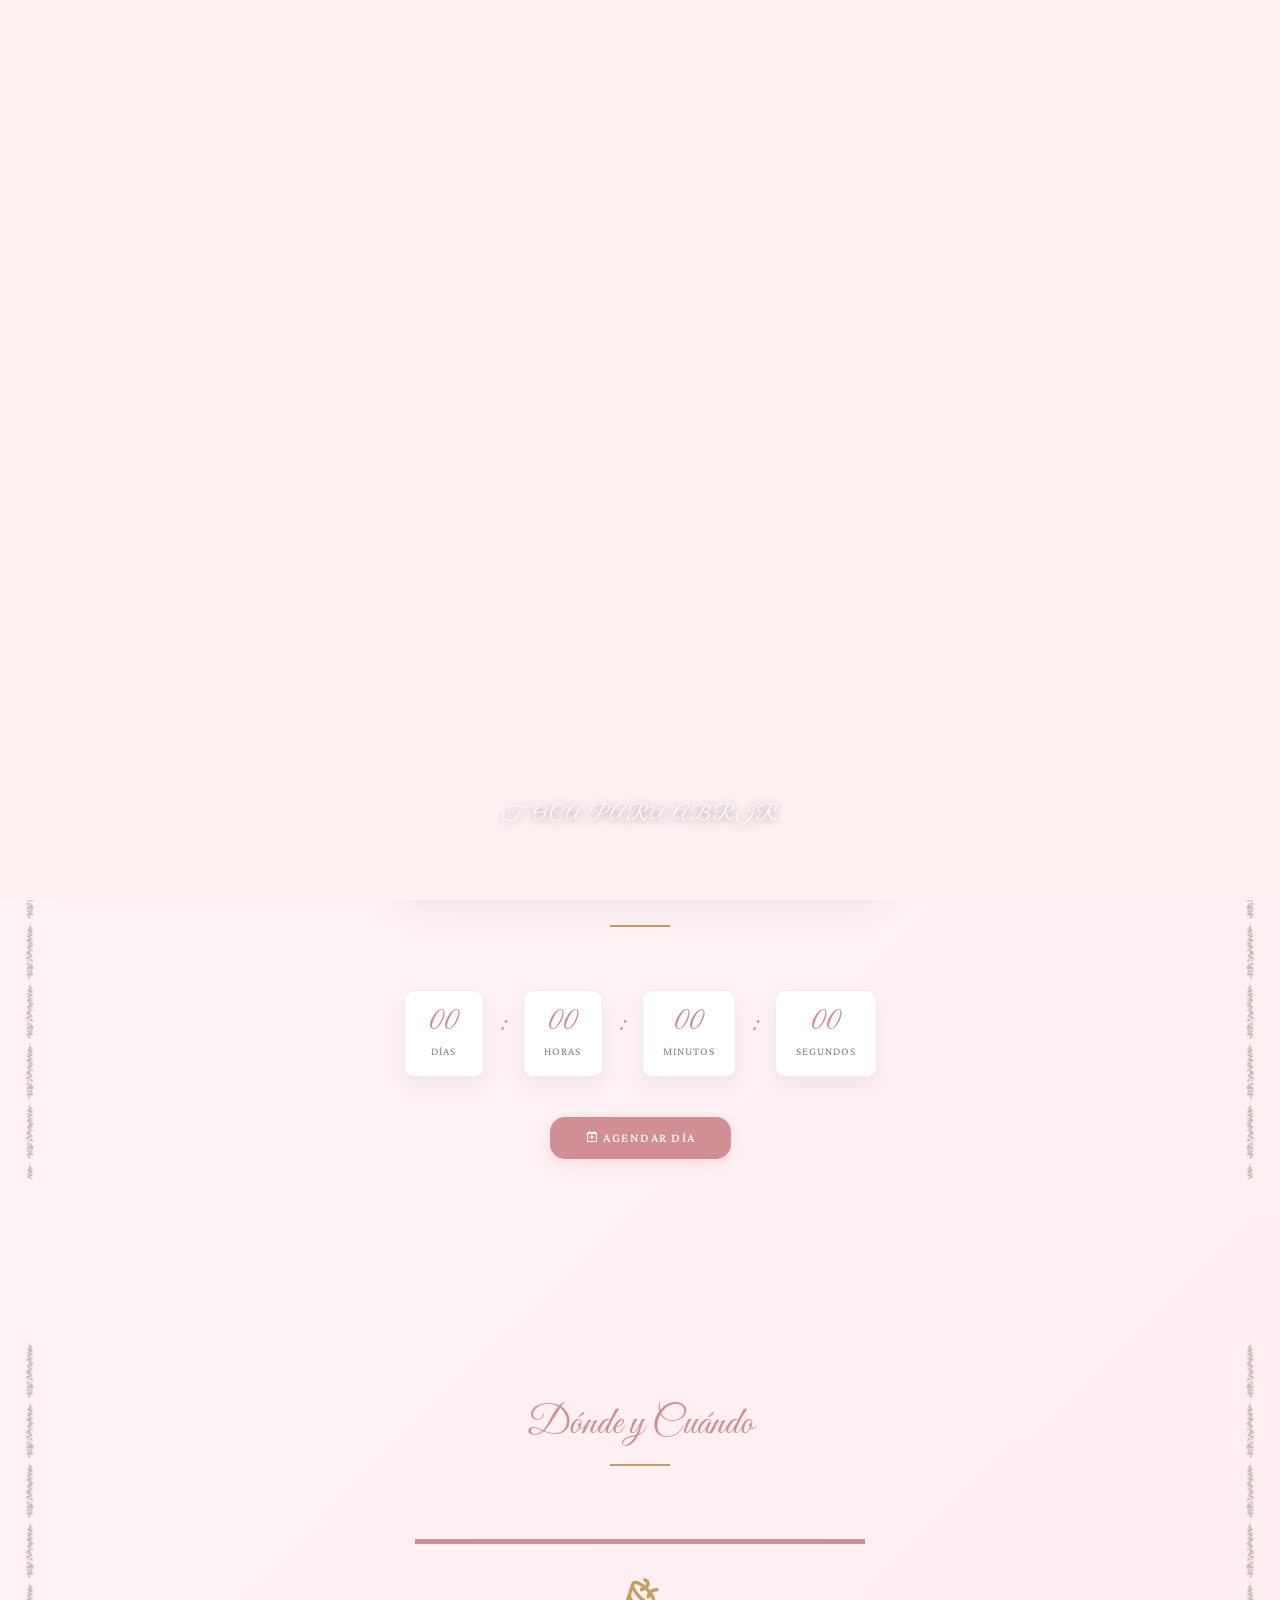
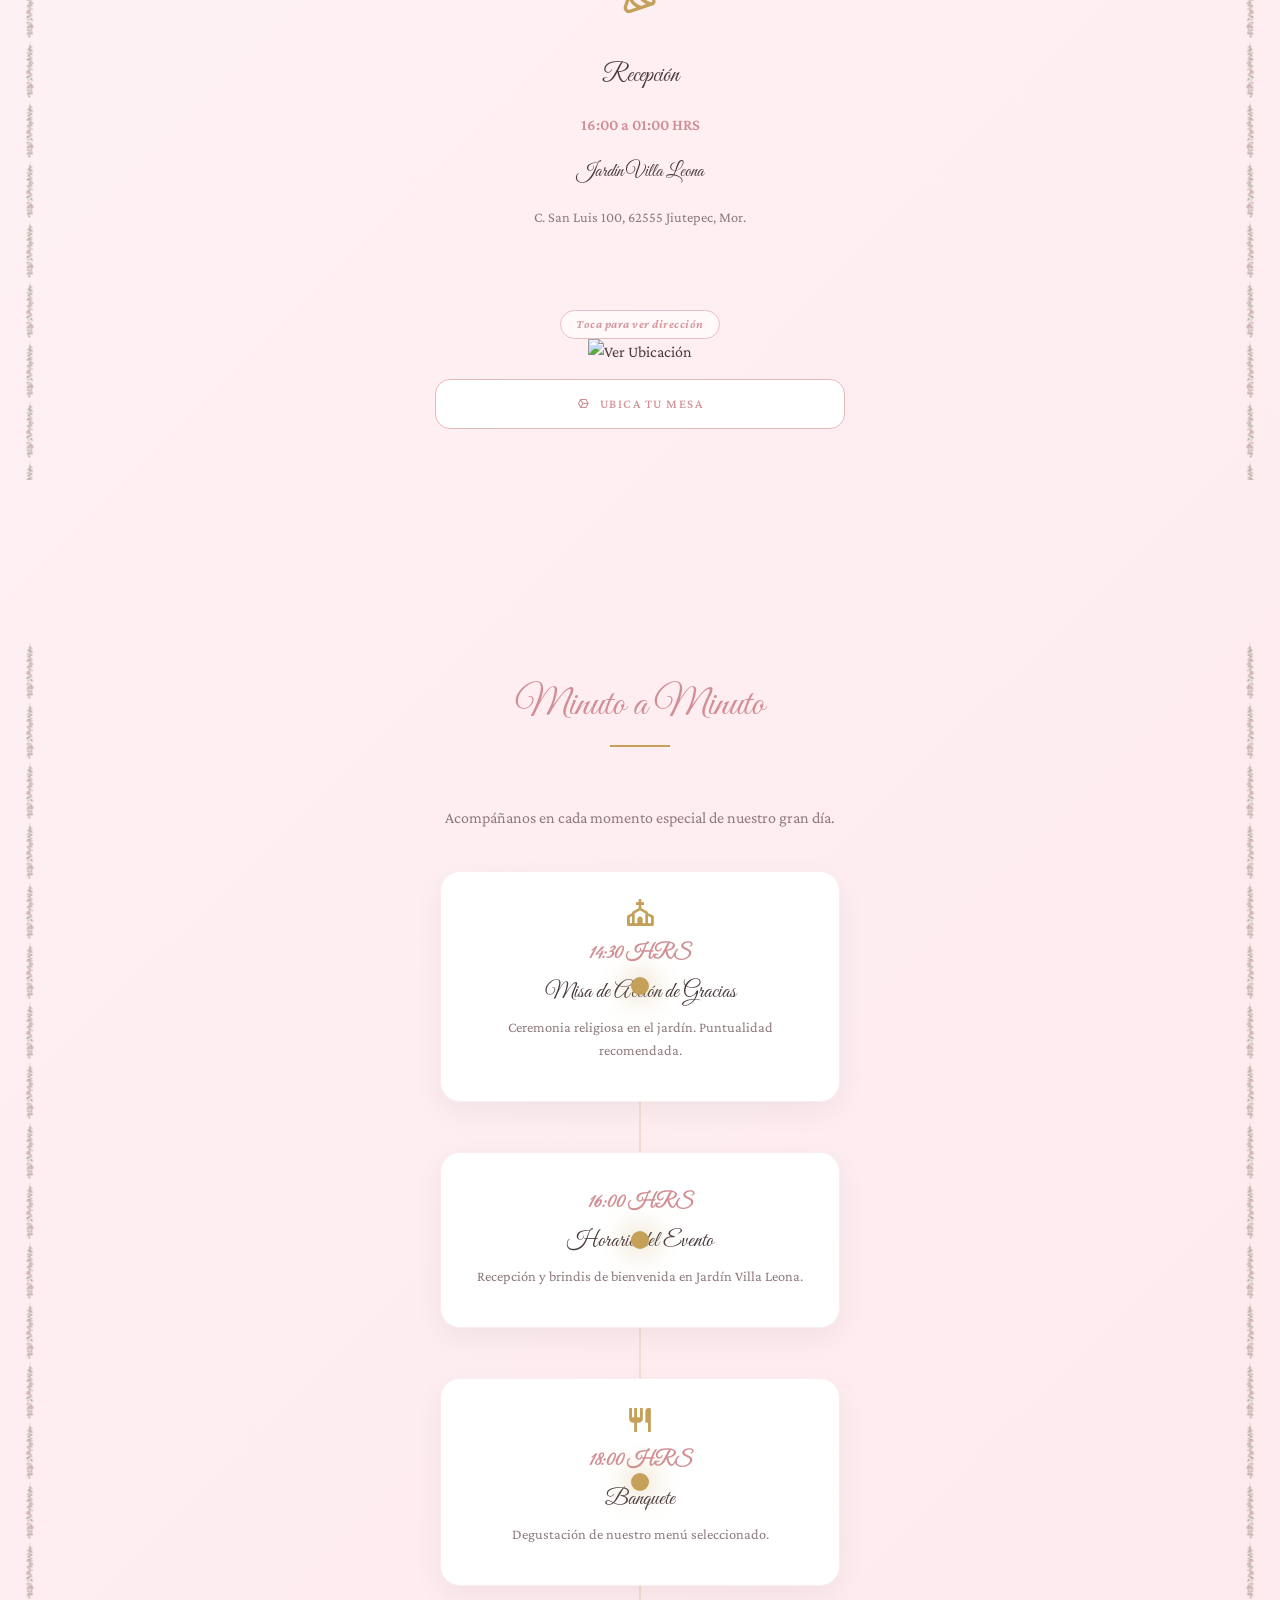
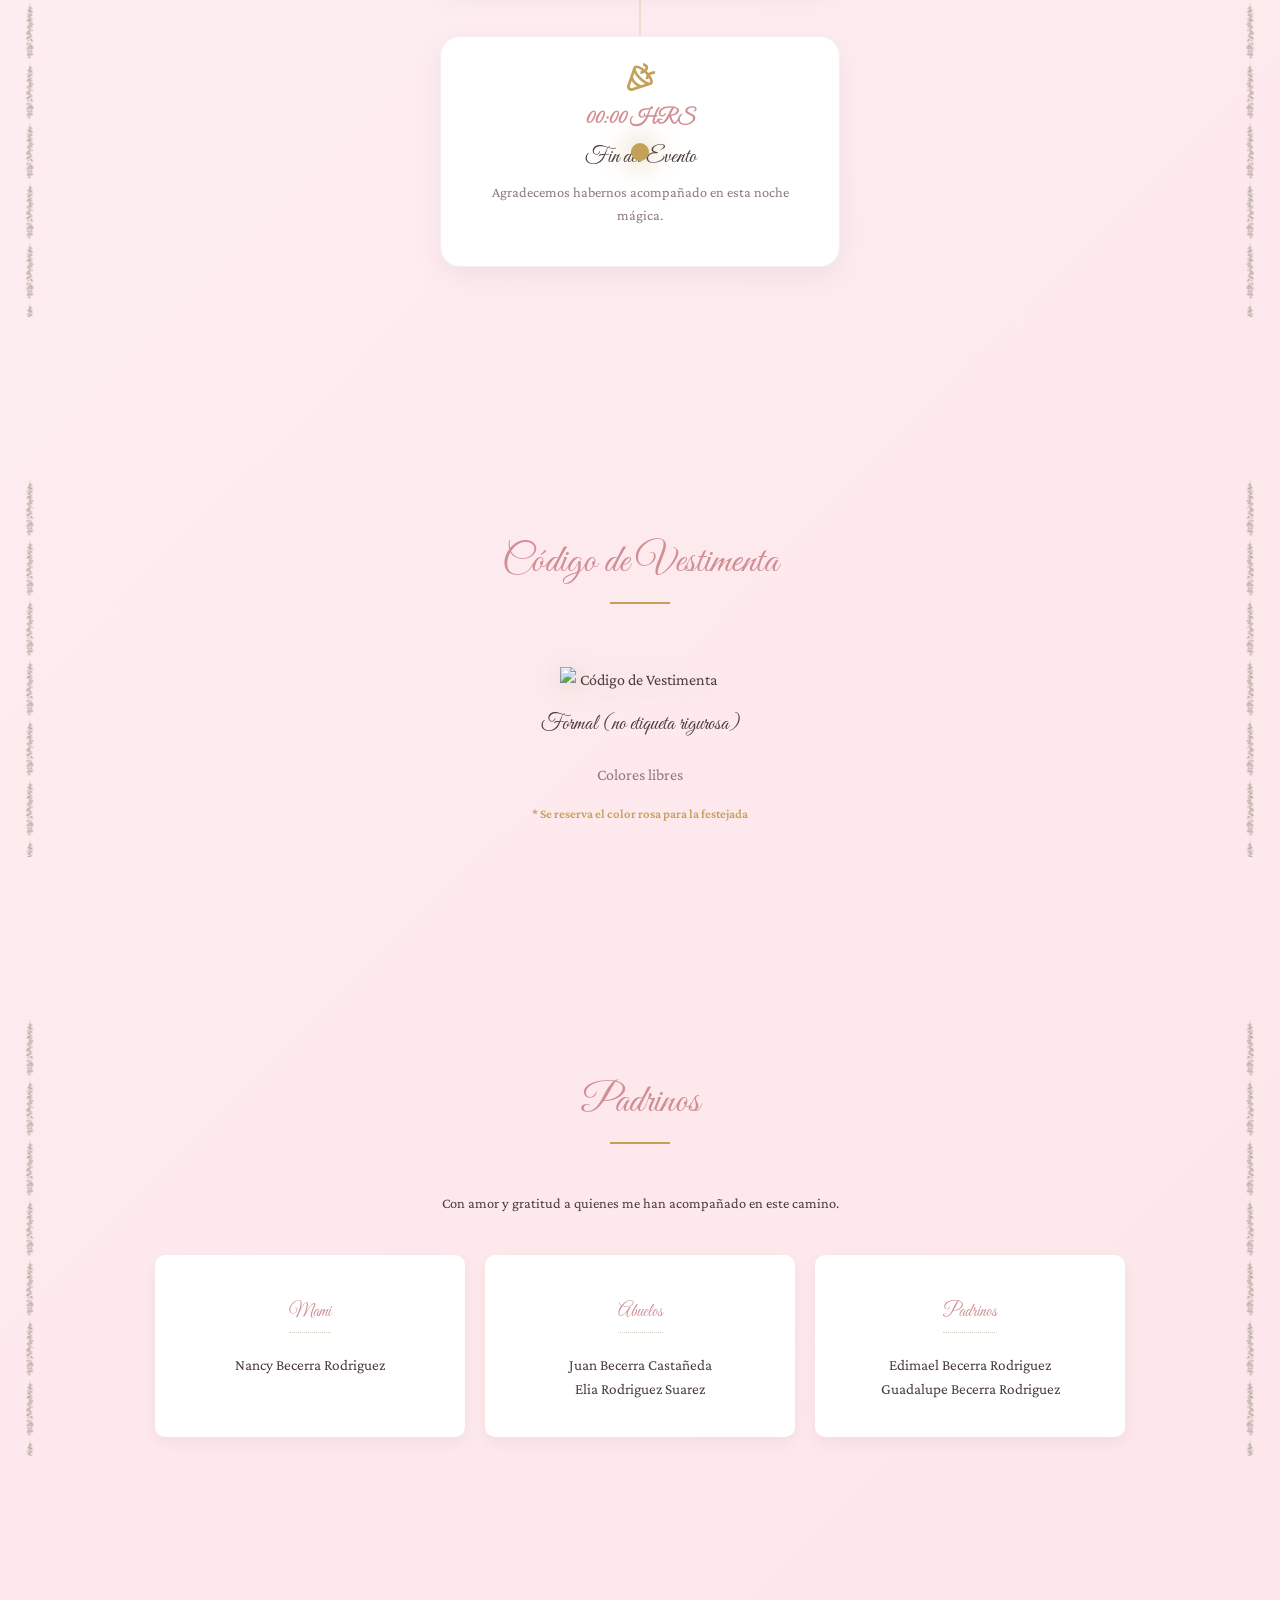
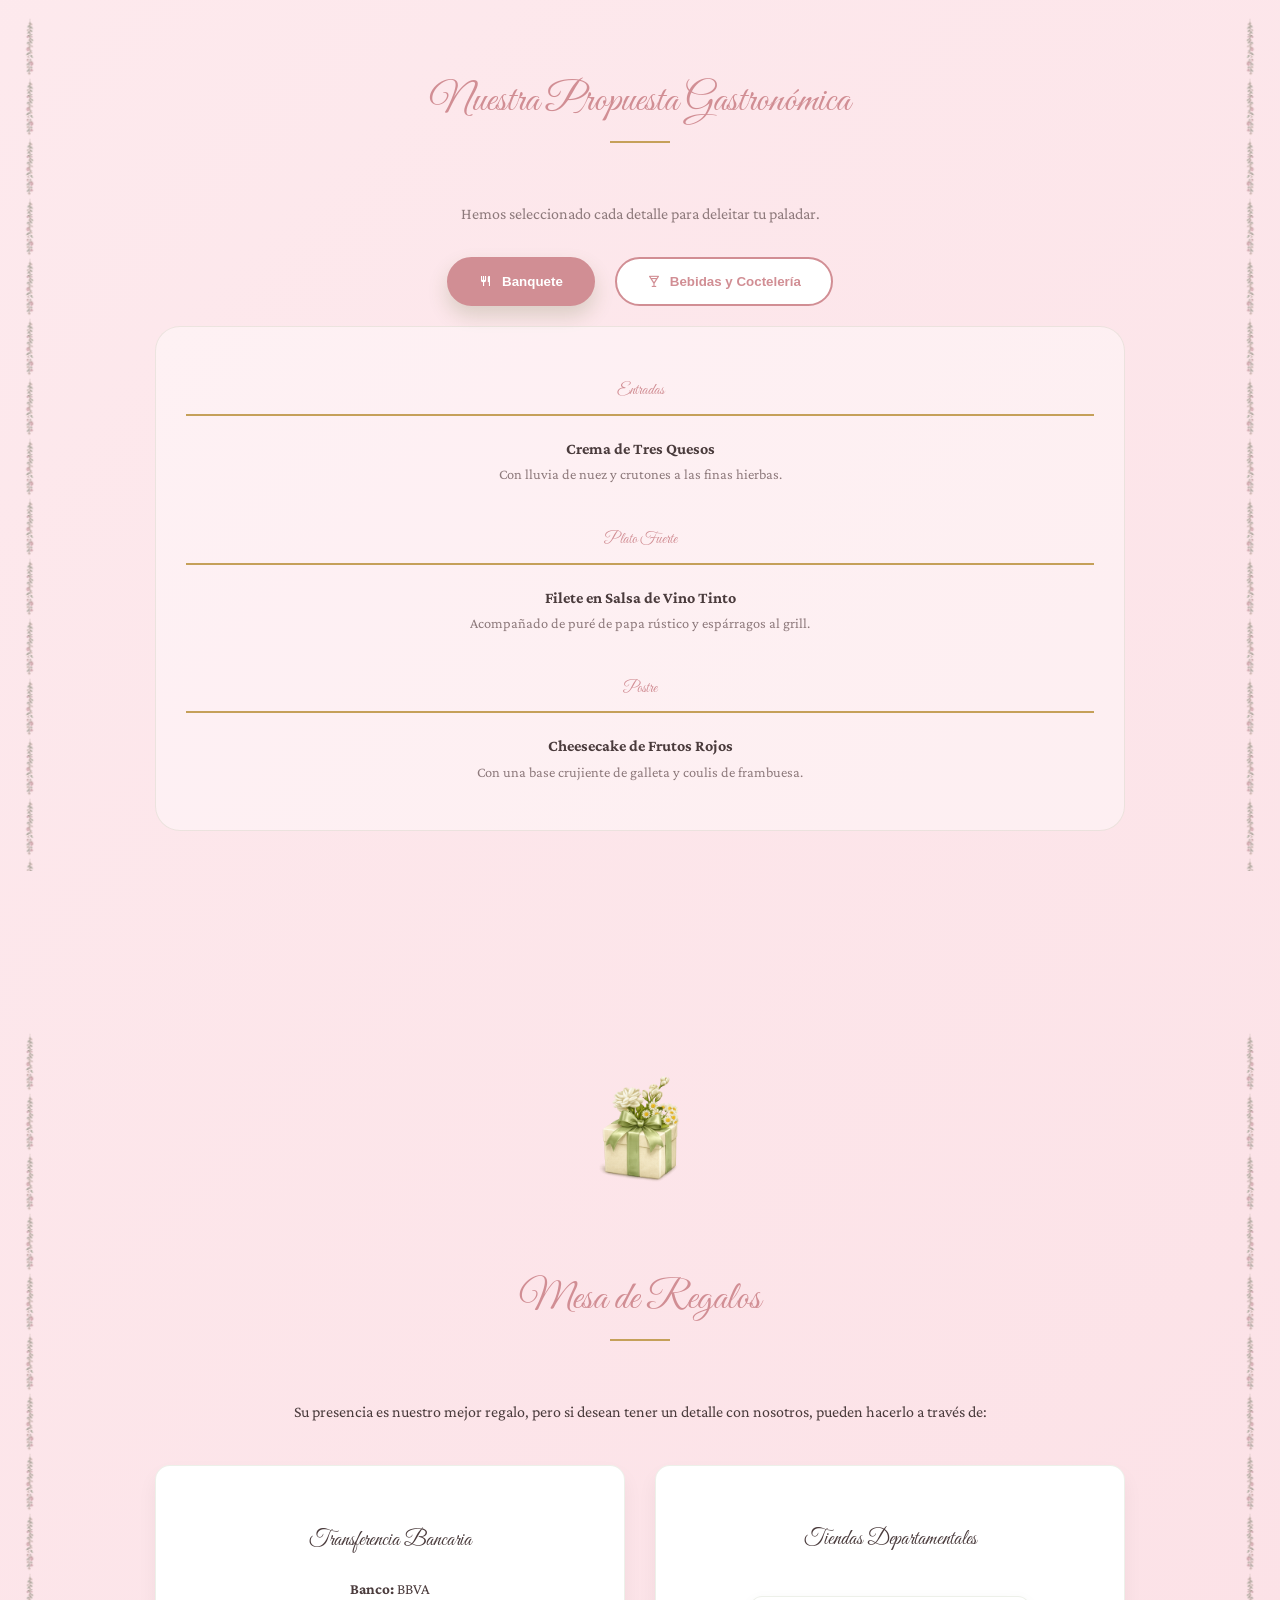
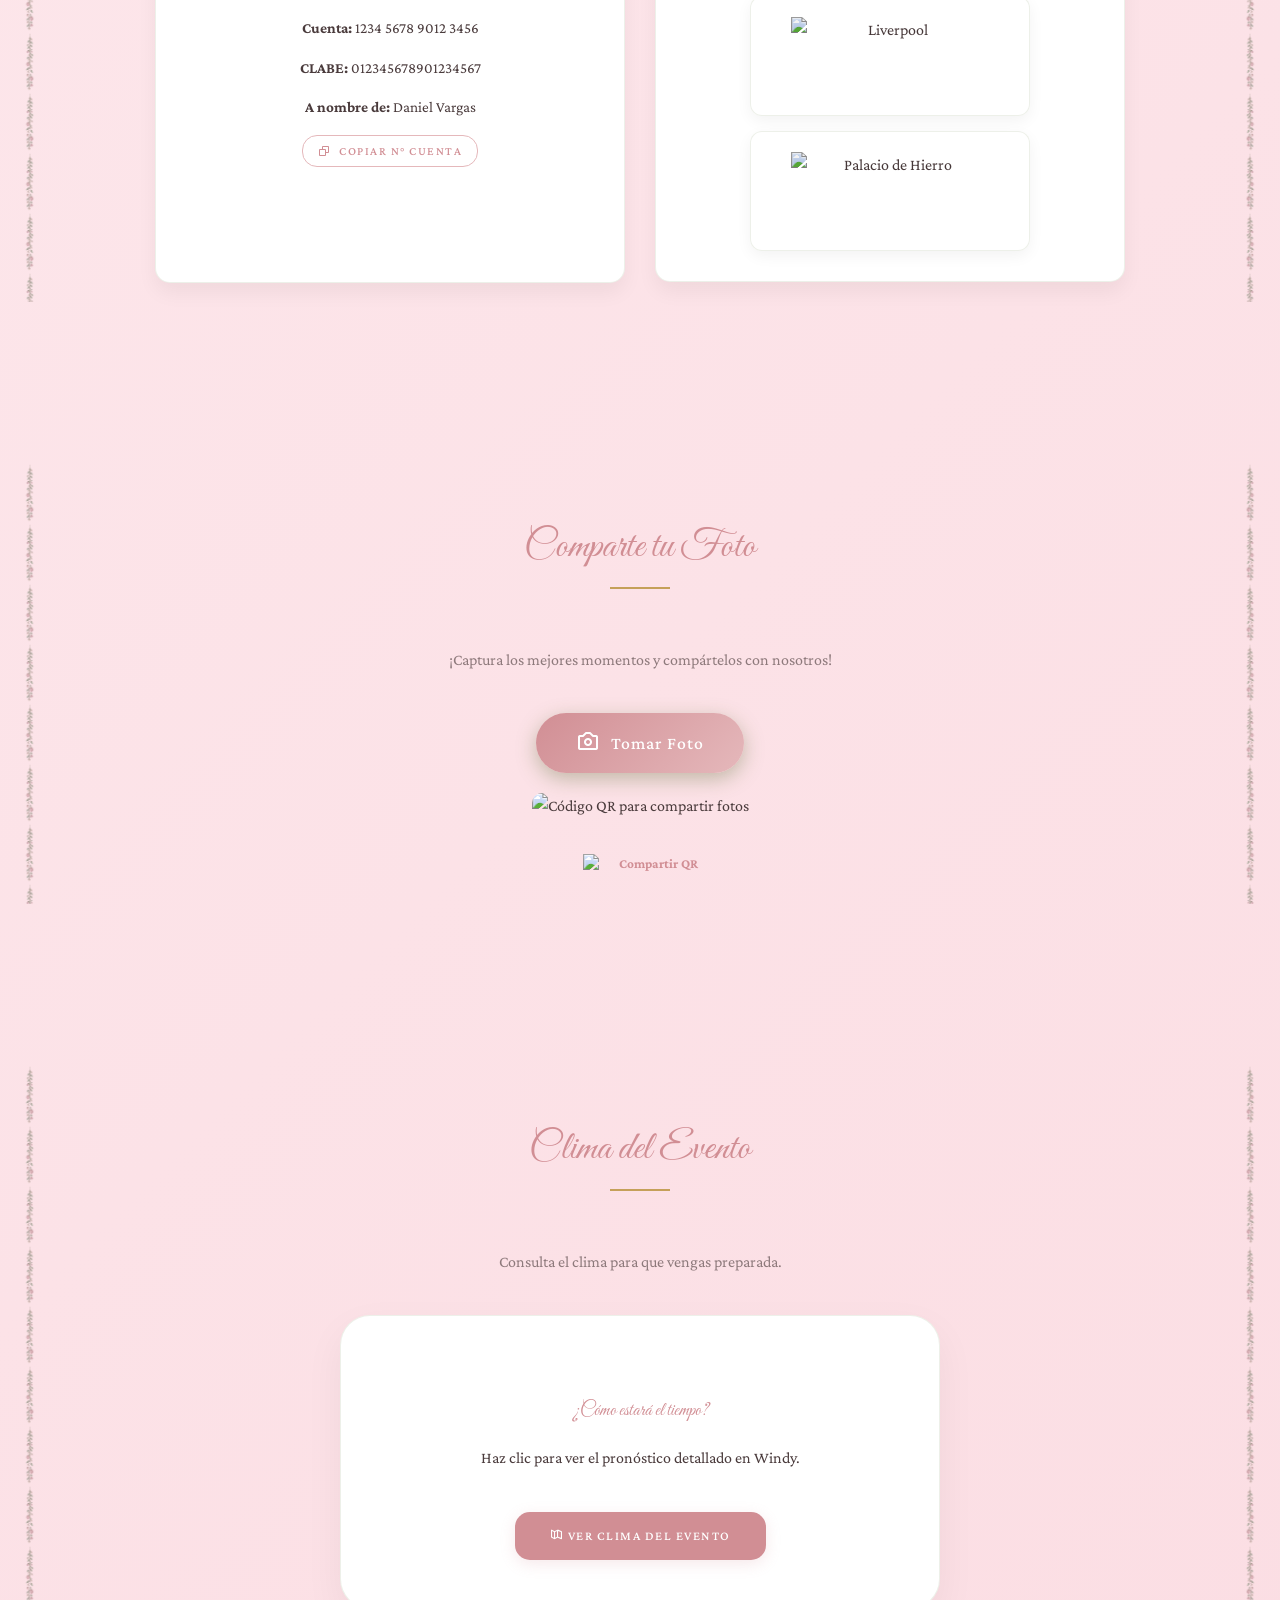
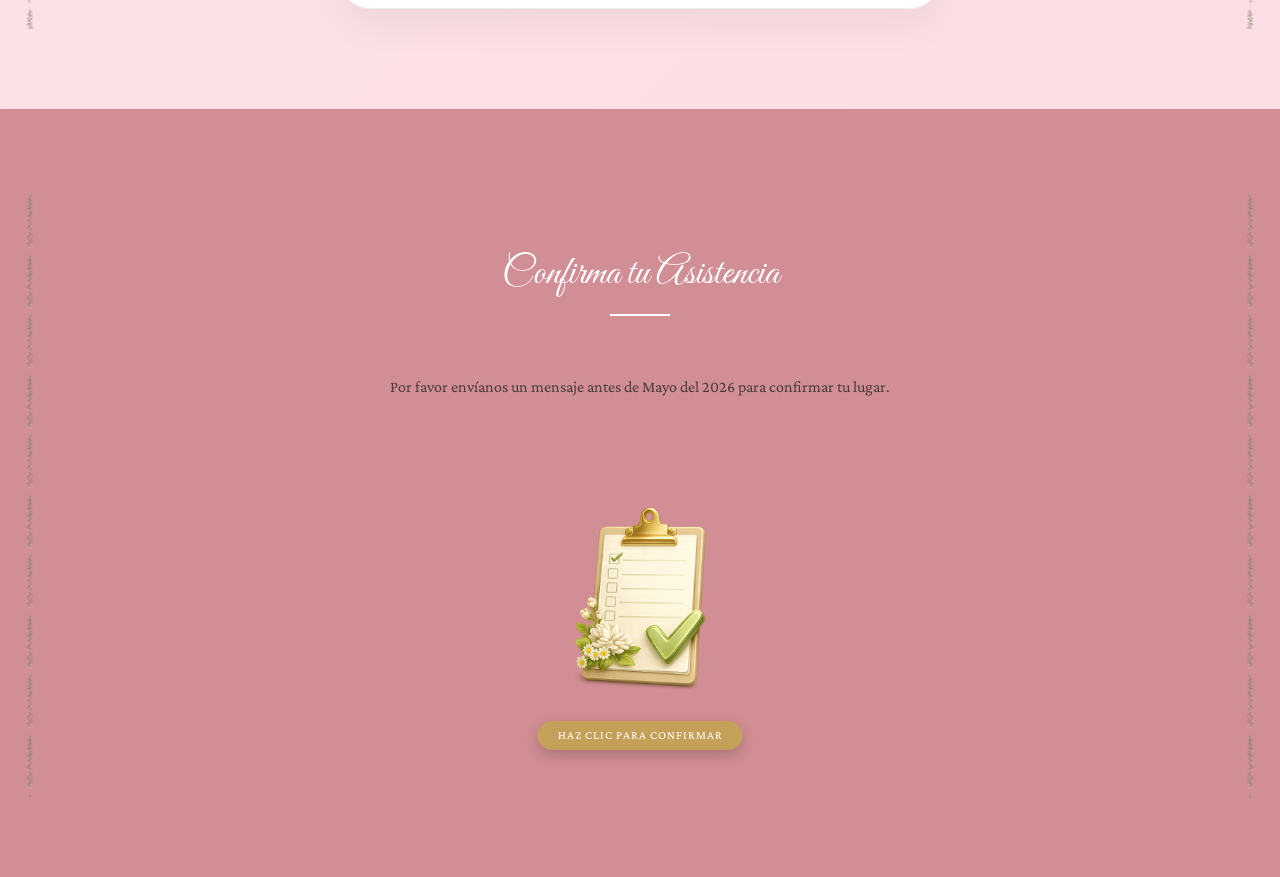
==== index.html @ d5df9470 "fix: total cleanup of obsolete assets and mobile-sync playback protection" ====
<!DOCTYPE html>
<html lang="es">
<head>
    <meta charset="UTF-8">
    <meta name="viewport" content="width=device-width, initial-scale=1.0">
    <title>Angela - Mis XV Años</title>
    
    <!-- Fonts -->
    <link rel="preconnect" href="https://fonts.googleapis.com">
    <link rel="preconnect" href="https://fonts.gstatic.com" crossorigin>
    <link href="https://fonts.googleapis.com/css2?family=Great+Vibes&family=Montserrat:wght@300;400;500;600&family=Crimson+Pro:wght@400;600&display=swap" rel="stylesheet">
    
    <!-- Icons -->
    <link href="https://unpkg.com/boxicons@2.1.4/css/boxicons.min.css" rel="stylesheet">

    <!-- CSS -->
    <link rel="stylesheet" href="css/styles.css?v=04052026_final">
    
    <!-- Meta tags SEO / Compartir -->
    <meta property="og:title" content="¡Mis XV Años! - Angela Alegría">
    <meta property="og:description" content="Te invito a celebrar conmigo este día tan especial.">
    <meta property="og:image" content="sobre.png">
    <meta property="og:url" content="https://5410m0n0c001.github.io/XVangelainvitacion/">
    <meta property="og:type" content="website">
    
    <!-- Twitter -->
    <meta name="twitter:card" content="summary_large_image">
    <meta name="twitter:title" content="¡Mis XV Años! - Angela Alegría">
    <meta name="twitter:description" content="Te invito a celebrar conmigo este día tan especial.">
    <meta name="twitter:image" content="https://5410m0n0c001.github.io/invitacion-demo/sobre.png">
</head>
<body>
    
    <!-- Removed global lateral-decoration divs per section-based logic -->    
    <!-- Inline styles for old lateral logic removed -->

    <!-- Butterflies Container -->
    <div id="butterflies-container"></div>

    <!-- SOBRE DE CARTA - Pantalla de entrada -->
    <div class="envelope-screen" id="envelope-screen">
        <p class="envelope-hint">Toca para abrir</p>
        <video id="envelope-video" class="envelope-video" muted playsinline preload="auto">
            <source src="sobre.mp4?v=04052026_clean" type="video/mp4">
        </video>
    </div>

    <!-- Navegación Flotante -->
    <nav class="floating-nav">
        <ul>
            <li><a href="#hero" class="active" title="Inicio"><i class='bx bx-home-heart'></i></a></li>
            <li><a href="#clima" title="Clima"><i class='bx bx-cloud-snow'></i></a></li>
            <li><a href="#itinerario" title="Itinerario"><i class='bx bx-time-five'></i></a></li>
            <li><a href="#ubicacion" title="Ubicación"><i class='bx bx-map'></i></a></li>
            <li><a href="#menus" title="Menús"><i class='bx bx-dish'></i></a></li>
            <li><a href="#codigo-vestimenta" title="Código"><i class='bx bx-closet' ></i></a></li>
            <li><a href="#padrinos" title="Padrinos"><i class='bx bx-group'></i></a></li>
            <li><a href="#mesa-regalos" title="Regalos"><i class='bx bx-gift'></i></a></li>
            <li><a href="#fotos" title="Fotos"><i class='bx bx-camera'></i></a></li>
            <li><a href="#rsvp" title="Asistencia"><i class='bx bx-check-double'></i></a></li>
        </ul>
    </nav>

    <!-- Reproductor de Audio -->
    <button class="audio-btn" id="audio-btn" aria-label="Reproducir música">
        <video id="audio-btn-video" src="music2.mp4?v=04052026_final" muted loop playsinline></video>
    </button>
    
    <!-- Botón Compartir Sticky -->
    <button class="share-btn-sticky" id="share-btn-sticky" aria-label="Compartir invitación">
        <img src="compartir.png" alt="Compartir" class="share-icon-img">
    </button>

    <audio id="bg-music" loop>
        <source src="music.mp3" type="audio/mpeg">
    </audio>

    <!-- Hojas decorativas flotantes -->
    <div class="leaf leaf-1"></div>
    <div class="leaf leaf-2"></div>
    <div class="leaf leaf-3"></div>

    <!-- Celebration Elements -->
    <div id="balloons-container" class="balloons-container"></div>
    <div class="sakura-container" id="sakura-container"></div>
    <audio id="celebration-sound">
        <source src="sonido.mp3" type="audio/mpeg">
    </audio>

    <main>
        <!-- SECCIÓN 1: HERO / PORTADA -->
        <section id="hero" class="hero-section">
            <div class="paper-texture-top"></div>
            
            <div class="hero-video-container">
                <!-- Video de portada (muted for autoplay, strict preloading for GitHub Pages) -->
                <video id="hero-video" class="hero-video" autoplay loop muted playsinline preload="auto">
                    <source src="portada.mp4?v=04052026_clean" type="video/mp4">
                </video>
            </div>

            <div class="hero-content text-center">
                <h1 class="names-cursive"><span id="type-name" class="typing-container"></span></h1>
                <p class="date-txt mt-3"><span id="type-line-2" class="typing-container"></span></p>
                
                <div class="date-highlight mt-4 mb-3">
                    <div class="day-num" style="font-size: 3.5rem; font-family: var(--font-head); line-height: 1;">18</div>
                    <div class="month-year" style="font-size: 1rem; text-transform: uppercase; letter-spacing: 2px; text-align: left; line-height: 1.2; border-left: 2px solid var(--primary-color); padding-left: 15px;">
                        Julio<br>2026
                    </div>
                </div>
            </div>
            
            <div class="paper-texture-bottom"></div>
        </section>

        <!-- Removed hero framing per user request -->

        <!-- SECCIÓN 2: CUENTA REGRESIVA -->
        <section id="fecha" class="countdown-section py-5" style="position: relative;">
            <div class="section-corner-container">
                <img src="esquinasuperiorizquierda.png" alt="" class="section-corner corner-tl">
                <img src="esquinasuperiorderecha.png" alt="" class="section-corner corner-tr">
                <img src="esquina1.png" alt="" class="section-corner corner-bl">
                <img src="esquina2.png" alt="" class="section-corner corner-br">
            </div>
            <div class="container text-center reveal">
                <h2 class="section-title text-reveal">Faltan</h2>
                <div class="countdown-container reveal">
                    <div class="time-box">
                        <span id="days" class="number">00</span>
                        <span class="label">Días</span>
                    </div>
                    <span class="colon">:</span>
                    <div class="time-box">
                        <span id="hours" class="number">00</span>
                        <span class="label">Horas</span>
                    </div>
                    <span class="colon">:</span>
                    <div class="time-box">
                        <span id="minutes" class="number">00</span>
                        <span class="label">Minutos</span>
                    </div>
                    <span class="colon">:</span>
                    <div class="time-box">
                        <span id="seconds" class="number">00</span>
                        <span class="label">Segundos</span>
                    </div>
                </div>

                <div class="calendar-dropdown-container mt-4 reveal">
                    <button class="btn-primary btn-add-calendar btn-zoom-pulse" id="calendar-btn">
                        <i class='bx bx-calendar-plus'></i> Agendar Día
                    </button>
                    <div class="calendar-options" id="calendar-options">
                        <a href="#" id="cal-google" class="cal-opt"><i class='bx bxl-google'></i> Google Calendar</a>
                        <a href="#" id="cal-outlook" class="cal-opt"><i class='bx bxl-windows'></i> Outlook</a>
                        <a href="#" id="cal-apple" class="cal-opt"><i class='bx bxl-apple'></i> Apple Calendar</a>
                    </div>
                </div>
            </div>
        </section>

        <!-- SECCIÓN 3: UBICACIÓN -->
        <section id="ubicacion" class="location-section py-5" style="position: relative;">
            <div class="section-corner-container">
                <img src="esquinasuperiorizquierda.png" alt="" class="section-corner corner-tl">
                <img src="esquinasuperiorderecha.png" alt="" class="section-corner corner-tr">
                <img src="esquina1.png" alt="" class="section-corner corner-bl">
                <img src="esquina2.png" alt="" class="section-corner corner-br">
            </div>
            <div class="container text-center reveal">
                <h2 class="section-title text-reveal">Dónde y Cuándo</h2>
                
                <div class="location-cards mt-4">
                    <div class="card event-card card-flip-up slide-in-right">
                        <div class="card-icon"><i class='bx bx-party'></i></div>
                        <h3 class="text-reveal">Recepción</h3>
                        <p class="time text-reveal">16:00 a 01:00 HRS</p>
                        <p class="place text-reveal">Jardín Villa Leona</p>
                        <p class="address text-reveal">C. San Luis 100, 62555 Jiutepec, Mor.</p>
                        
                        <!-- Botones de Acción Claros -->
                        <div class="location-actions mt-4">
                            <!-- Mapa Google Maps -->
                            <a href="https://maps.app.goo.gl/q9dAEyYGvqGTy2ja6?g_st=ac" target="_blank" class="location-btn-img reveal">
                                <span class="btn-legend mb-2">Toca para ver dirección</span>
                                <img src="ubica.png" alt="Ver Ubicación" class="zoom-hover">
                            </a>
    
                            <!-- Ubica tu mesa -->
                            <a href="mapa.html" class="btn-secondary btn-zoom-pulse reveal">
                                <i class='bx bx-cube-alt'></i> Ubica tu mesa
                            </a>
                        </div>
                    </div>
                </div>
            </div>
        </section>

        <!-- SECCIÓN: ITINERARIO -->
        <section id="itinerario" class="itinerario-section py-5" style="position: relative;">
            <div class="section-corner-container">
                <img src="esquinasuperiorizquierda.png" alt="" class="section-corner corner-tl">
                <img src="esquinasuperiorderecha.png" alt="" class="section-corner corner-tr">
                <img src="esquina1.png" alt="" class="section-corner corner-bl">
                <img src="esquina2.png" alt="" class="section-corner corner-br">
            </div>
            <div class="container text-center reveal">
                <h2 class="section-title">Minuto a Minuto</h2>
                <p class="mt-3 mb-5 text-muted">Acompáñanos en cada momento especial de nuestro gran día.</p>
                
                <div class="timeline">
                    <!-- Item 1 -->
                    <div class="timeline-item">
                        <div class="timeline-dot"></div>
                        <div class="timeline-content">
                            <i class='bx bx-church event-icon'></i>
                            <span class="time-tag">14:30 HRS</span>
                            <h3 class="event-title">Misa de Acción de Gracias</h3>
                            <p class="event-desc">Ceremonia religiosa en el jardín. Puntualidad recomendada.</p>
                        </div>
                    </div>

                    <!-- Item 2 -->
                    <div class="timeline-item">
                        <div class="timeline-dot"></div>
                        <div class="timeline-content">
                            <i class='bx bx-glass event-icon'></i>
                            <span class="time-tag">16:00 HRS</span>
                            <h3 class="event-title">Horario del Evento</h3>
                            <p class="event-desc">Recepción y brindis de bienvenida en Jardín Villa Leona.</p>
                        </div>
                    </div>

                    <!-- Item 3 -->
                    <div class="timeline-item">
                        <div class="timeline-dot"></div>
                        <div class="timeline-content">
                            <i class='bx bx-restaurant event-icon'></i>
                            <span class="time-tag">18:00 HRS</span>
                            <h3 class="event-title">Banquete</h3>
                            <p class="event-desc">Degustación de nuestro menú seleccionado.</p>
                        </div>
                    </div>

                    <!-- Item 4 -->
                    <div class="timeline-item">
                        <div class="timeline-dot"></div>
                        <div class="timeline-content">
                            <i class='bx bx-party event-icon'></i>
                            <span class="time-tag">00:00 HRS</span>
                            <h3 class="event-title">Fin del Evento</h3>
                            <p class="event-desc">Agradecemos habernos acompañado en esta noche mágica.</p>
                        </div>
                    </div>
                </div>
            </div>
        </section>

        <!-- SECCIÓN 4: CÓDIGO DE VESTIMENTA -->
        <section id="codigo-vestimenta" class="dresscode-section py-5" style="position: relative;">
            <div class="section-corner-container">
                <img src="esquinasuperiorizquierda.png" alt="" class="section-corner corner-tl">
                <img src="esquinasuperiorderecha.png" alt="" class="section-corner corner-tr">
                <img src="esquina1.png" alt="" class="section-corner corner-bl">
                <img src="esquina2.png" alt="" class="section-corner corner-br">
            </div>
            <div class="container text-center reveal">
                <h2 class="section-title text-reveal">Código de Vestimenta</h2>
                <div class="dresscode-icon animate-dresscode-icon slide-in-left">
                    <img src="icono.png" alt="Código de Vestimenta" class="dresscode-icon-img scale-pulse">
                </div>
                <h3 class="dresscode-type mt-2">Formal (no etiqueta rigurosa)</h3>
                <p class="mt-2 text-muted">Colores libres</p>
                <p class="mt-1 text-xs" style="color: var(--accent-color); font-weight: 600;">* Se reserva el color rosa para la festejada</p>
                

            </div>
        </section>

        <!-- SECCIÓN 5: PADRINOS -->
        <section id="padrinos" class="padrinos-section py-5 section-fold" style="position: relative;">
            <div class="section-corner-container">
                <img src="esquinasuperiorizquierda.png" alt="" class="section-corner corner-tl">
                <img src="esquinasuperiorderecha.png" alt="" class="section-corner corner-tr">
                <img src="esquina1.png" alt="" class="section-corner corner-bl">
                <img src="esquina2.png" alt="" class="section-corner corner-br">
            </div>
             <div class="container text-center reveal-fold">
                <h2 class="section-title">Padrinos</h2>
                <p class="subtitle text-sm mb-4">Con amor y gratitud a quienes me han acompañado en este camino.</p>

                <div class="padrinos-grid">
                    <div class="padrino-item reveal sequence-1">
                        <h4>Mami</h4>
                        <p>Nancy Becerra Rodriguez</p>
                    </div>
                    <div class="padrino-item reveal sequence-2">
                        <h4>Abuelos</h4>
                        <p>Juan Becerra Castañeda<br>Elia Rodriguez Suarez</p>
                    </div>
                    <div class="padrino-item reveal sequence-3">
                        <h4>Padrinos</h4>
                        <p>Edimael Becerra Rodriguez<br>Guadalupe Becerra Rodriguez</p>
                    </div>
                </div>
             </div>
        </section>

        <!-- SECCIÓN: MENÚS -->
        <section id="menus" class="menus-section py-5" style="position: relative;">
            <div class="section-corner-container">
                <img src="esquinasuperiorizquierda.png" alt="" class="section-corner corner-tl">
                <img src="esquinasuperiorderecha.png" alt="" class="section-corner corner-tr">
                <img src="esquina1.png" alt="" class="section-corner corner-bl">
                <img src="esquina2.png" alt="" class="section-corner corner-br">
            </div>
            <div class="container text-center reveal">
                <h2 class="section-title">Nuestra Propuesta Gastronómica</h2>
                <p class="mt-3 text-muted">Hemos seleccionado cada detalle para deleitar tu paladar.</p>
                
                <div class="menu-btn-container">
                    <button class="btn-menu-toggle active" id="btn-menu-foods">
                        <i class='bx bx-restaurant'></i> Banquete
                    </button>
                    <button class="btn-menu-toggle" id="btn-menu-drinks">
                        <i class='bx bx-drink'></i> Bebidas y Coctelería
                    </button>
                </div>

                <!-- Menú Alimentos -->
                <div class="menu-display active" id="menu-foods">
                    <div class="menu-category">
                        <h4>Entradas</h4>
                        <div class="menu-item">
                            <strong>Crema de Tres Quesos</strong>
                            <span>Con lluvia de nuez y crutones a las finas hierbas.</span>
                        </div>
                    </div>
                    <div class="menu-category mt-4">
                        <h4>Plato Fuerte</h4>
                        <div class="menu-item">
                            <strong>Filete en Salsa de Vino Tinto</strong>
                            <span>Acompañado de puré de papa rústico y espárragos al grill.</span>
                        </div>
                    </div>
                    <div class="menu-category mt-4">
                        <h4>Postre</h4>
                        <div class="menu-item">
                            <strong>Cheesecake de Frutos Rojos</strong>
                            <span>Con una base crujiente de galleta y coulis de frambuesa.</span>
                        </div>
                    </div>
                </div>

                <!-- Menú Bebidas -->
                <div class="menu-display" id="menu-drinks">
                    <div class="menu-category">
                        <h4>Mixología</h4>
                        <div class="menu-item">
                            <strong>Margarita de Maracuyá</strong>
                            <span>Tequila premium, pulpa fresca de maracuyá y un toque de chile ancho.</span>
                        </div>
                        <div class="menu-item">
                            <strong>Gin Tonic Primavera</strong>
                            <span>Ginebra, frutos rojos, pétalos de rosa y agua tónica.</span>
                        </div>
                    </div>
                    <div class="menu-category mt-4">
                        <h4>Clásicos</h4>
                        <div class="menu-item">
                            <strong>Selección de Vinos</strong>
                            <span>Tinto, Blanco y Rosado.</span>
                        </div>
                        <div class="menu-item">
                            <strong>Refrescos y Coctelería sin Alcohol</strong>
                            <span>Surtido de bebidas para todos los gustos.</span>
                        </div>
                    </div>
                </div>
            </div>
        </section>



        <!-- SECCIÓN 6: MESA DE REGALOS -->
        <section id="mesa-regalos" class="gifts-section py-5 text-center" style="position: relative;">
            <div class="section-corner-container">
                <img src="esquinasuperiorizquierda.png" alt="" class="section-corner corner-tl">
                <img src="esquinasuperiorderecha.png" alt="" class="section-corner corner-tr">
                <img src="esquina1.png" alt="" class="section-corner corner-bl">
                <img src="esquina2.png" alt="" class="section-corner corner-br">
            </div>
            <div class="container reveal">
                <div class="icon-large mb-3 slide-in-right">
                    <img id="gift-icon-png" src="regalo.png" alt="Regalo" class="scale-pulse" style="width: 100px; height: auto; animation: pulseLogo 3s infinite;">
                </div>
                <h2 class="section-title">Mesa de Regalos</h2>
                <p class="mt-3">Su presencia es nuestro mejor regalo, pero si desean tener un detalle con nosotros, pueden hacerlo a través de:</p>
                
                <div class="gift-options mt-4">
                    <div class="gift-card reveal sequence-1">
                        <h4>Transferencia Bancaria</h4>
                        <div class="account-details">
                            <p><strong>Banco:</strong> BBVA</p>
                            <p><strong>Cuenta:</strong> 1234 5678 9012 3456</p>
                            <p><strong>CLABE:</strong> 012345678901234567</p>
                            <p><strong>A nombre de:</strong> Daniel Vargas</p>
                        </div>
                        <button class="btn-copy btn-secondary btn-sm mt-2" onclick="copyToClipboard('1234 5678 9012 3456')">
                            <i class='bx bx-copy'></i> Copiar N° Cuenta
                        </button>
                    </div>

                    <div class="gift-card card-flip-up slide-right">
                        <h4>Tiendas Departamentales</h4>
                        <div class="store-links mt-4">
                            <a href="https://mesaderegalos.liverpool.com.mx/" target="_blank" class="store-btn-logo reveal">
                                <img src="liverpoollogo.png" alt="Liverpool" class="gift-logo scale-pulse">
                            </a>
                            <a href="https://www.elpalaciodehierro.com/listaregalos" target="_blank" class="store-btn-logo reveal">
                                <img src="palaciologo.webp" alt="Palacio de Hierro" class="gift-logo scale-pulse">
                            </a>
                        </div>
                    </div>
                </div>
            </div>
        </section>
        <!-- SECCIÓN 7: COMPARTE TU FOTO -->
        <section id="fotos" class="photos-section py-5 section-reveal" style="position: relative;">
            <div class="section-corner-container">
                <img src="esquinasuperiorizquierda.png" alt="" class="section-corner corner-tl">
                <img src="esquinasuperiorderecha.png" alt="" class="section-corner corner-tr">
                <img src="esquina1.png" alt="" class="section-corner corner-bl">
                <img src="esquina2.png" alt="" class="section-corner corner-br">
            </div>
            <div class="container text-center reveal">
                <h2 class="section-title">Comparte tu Foto</h2>
                <p class="mt-3 text-muted">¡Captura los mejores momentos y compártelos con nosotros!</p>
                
                <div class="photo-gallery" id="photo-gallery"></div>

                <div class="photo-upload-area mt-4">
                    <button class="btn-camera" id="btn-camera" aria-label="Tomar foto">
                        <i class='bx bx-camera'></i>
                        <span>Tomar Foto</span>
                    </button>
                    <input type="file" id="photo-input" accept="image/*" capture="environment" style="display:none;">
                    
                    <div class="upload-status" id="upload-status" style="display:none;">
                        <div class="upload-spinner"></div>
                        <p>Subiendo foto...</p>
                    </div>
                    
                    <div class="upload-success" id="upload-success" style="display:none;">
                        <i class='bx bx-check-circle'></i>
                        <p>¡Foto compartida con éxito!</p>
                    </div>
                    <div class="qr-container-wrapper mt-4">
                        <img id="qr-image" src="qr.png" alt="Código QR para compartir fotos" class="qr-code-img">
                        <button class="btn-share-qr mt-3" id="btn-share-qr">
                            <img src="compartir.png" alt="Compartir" class="share-icon-qr-img"> Compartir QR
                        </button>
                    </div>
                </div>
            </div>
        </section>
        <!-- SECCIÓN: CLIMA DEL EVENTO -->
        <section id="clima" class="weather-section py-5" style="position: relative;">
            <div class="section-corner-container">
                <img src="esquinasuperiorizquierda.png" alt="" class="section-corner corner-tl">
                <img src="esquinasuperiorderecha.png" alt="" class="section-corner corner-tr">
                <img src="esquina1.png" alt="" class="section-corner corner-bl">
                <img src="esquina2.png" alt="" class="section-corner corner-br">
            </div>
            <div class="container text-center reveal">
                <h2 class="section-title">Clima del Evento</h2>
                <p class="mt-3 mb-4 text-muted">Consulta el clima para que vengas preparada.</p>
                <div class="weather-card mt-4 reveal">
                    <div class="weather-info">
                        <i class='bx bx-cloud-sun' style="font-size: 3rem; color: var(--primary-color);"></i>
                        <h3>¿Cómo estará el tiempo?</h3>
                        <p>Haz clic para ver el pronóstico detallado en Windy.</p>
                        <a href="https://www.windy.com/18.882/-99.177?18.284,-99.177,8,m:eewac50" target="_blank" class="btn-primary mt-3">
                            <i class='bx bx-map-alt'></i> Ver Clima del Evento
                        </a>
                    </div>
                </div>
            </div>
        </section>

        <!-- SECCIÓN 7: ASISTENCIA (RSVP) -->
        <section id="rsvp" class="rsvp-section footer-section py-5 bg-dark" style="position: relative; overflow: hidden;">
            <div class="section-corner-container">
                <img src="esquinasuperiorizquierda.png" alt="" class="section-corner corner-tl">
                <img src="esquinasuperiorderecha.png" alt="" class="section-corner corner-tr">
                <img src="esquina1.png" alt="" class="section-corner corner-bl">
                <img src="esquina2.png" alt="" class="section-corner corner-br">
            </div>
            <div class="container text-center reveal text-white">
                <h2 class="section-title title-light">Confirma tu Asistencia</h2>
                <p class="mt-3 mb-4">Por favor envíanos un mensaje antes de Mayo del 2026 para confirmar tu lugar.</p>
                
                <a href="https://primaveraeventsgroup.com/rsvp-angela/" target="_blank" class="rsvp-custom-btn reveal">
                    <img src="confirma.png" alt="Confirmar Asistencia" class="rsvp-img-btn zoom-hover">
                    <span class="rsvp-label">Haz clic para confirmar</span>
                </a>
            </div>
        </section>

    </main>

    <!-- Album Visor (Modal) -->
    <div id="album-visor" class="album-visor-container">
        <span class="visor-close" id="visor-close">&times;</span>
        <img class="visor-content" id="visor-img">
        <div id="visor-caption"></div>
    </div>

    <!-- Smart Landing Overlay for QR -->
    <div id="qr-camera-overlay" class="qr-overlay-screen" style="display:none;">
        <div class="qr-overlay-content">
            <h1 class="names">Angela</h1>
            <p>¡Ayúdanos a capturar este momento!</p>
            <button id="btn-qr-take-photo" class="btn-camera mt-4">
                <i class='bx bx-camera'></i> Abrir Cámara
            </button>
            <button id="btn-qr-skip" class="btn-skip mt-3">Ver Invitación</button>
        </div>
    </div>
    
    <!-- QR Code Library -->
    <script src="https://cdnjs.cloudflare.com/ajax/libs/qrcodejs/1.0.0/qrcode.min.js"></script>
    
    <!-- JS Scripts -->
    <script src="js/script.js?v=04052026_final"></script>
</body>
</html>
---- css/styles.css ----
/* VARIABLES ======================================== */
:root {
    --primary-color: #D18E94; /* Dusty Pink from Reference */
    --secondary-color: #E5B8BB; /* Soft Blush */
    --accent-color: #C5A059; /* Gold/Bronze */
    --bg-color-main: #FFF0F2; /* Creamy Blush */
    --text-color: #4A3B3C; /* Dark Rose Taupe */
    --text-light: #8E7A7C;
    --white: #ffffff;
    
    --font-head: 'Great Vibes', cursive;
    --font-body: 'Crimson Pro', serif;
    --font-accent: 'Crimson Pro', serif;
    
    --transition: all 0.5s cubic-bezier(0.4, 0, 0.2, 1);
}

/* RESET & BASE ======================================== */
*, *::before, *::after {
    box-sizing: border-box !important;
}
html, body {
    margin: 0;
    padding: 0;
    overflow-x: hidden !important; /* Force no horizontal scroll */
    width: 100%; /* Use 100% instead of 100vw to avoid scrollbar width bugs causing overflow */
    position: relative;
    max-width: 100%;
    -webkit-overflow-scrolling: touch; /* Smooth momentum scroll on iOS */
}

/* CRITICAL: Prevent images/videos/elements from blocking scroll */
img, video, .corner-img, .hero-video, .gift-logo, .dresscode-icon-img,
.rsvp-img-btn, .ubica-btn-img, .qr-code-img, .photo-gallery-latest,
.photo-gallery-grid img, .store-btn-logo, .album-visor-container {
    touch-action: pan-y !important; /* Allow vertical scroll through these elements */
    -webkit-user-drag: none; /* Prevent drag on desktop */
    user-select: none;
    pointer-events: auto; /* Allow clicks, but pan-y ensures scroll works too */
}

/* Decorative non-interactive elements should NOT block scroll or clicks below them */
.corner-img, .leaf, .balloons-container, .hero-video {
    pointer-events: none !important;
}

video {
    pointer-events: none; /* Video is decorative, let scroll pass through */
}

body {
    font-family: var(--font-body);
    background: linear-gradient(135deg, #fff5f7 0%, #fbdce2 100%);
    color: var(--text-color);
    line-height: 1.6;
    touch-action: pan-y; /* Ensure scroll always works */
}

h1, h2, h3, h4, .names, .section-title {
    font-family: var(--font-head);
    font-weight: 400;
}

.names {
    color: var(--accent-color); /* Premium Gold for the full name */
    font-size: clamp(3rem, 10vw, 5rem); /* Dynamic sizing */
    letter-spacing: 1px;
}

.names {
    color: var(--accent-color); /* Premium Gold for the full name */
}

.initial-enlarged {
    text-transform: lowercase;
    display: inline-block;
    /* Color inherited from .names */
    font-size: 2.2em; /* Balanced scale */
    line-height: 0.8;
    vertical-align: baseline;
    font-weight: 300 !important;
    margin-right: -0.05em;
}

a {
    text-decoration: none;
    color: inherit;
}

ul {
    list-style: none;
}

/* UTILITIES ======================================== */
.container {
    width: 100%;
    max-width: 1000px;
    margin: 0 auto;
    padding: 0 15px;
}

@media (max-width: 768px) {
    .container {
        padding: 0 45px; /* Keeps text fully inside the lateral.png borders on mobile */
    }
}

.text-center { text-align: center; }
.mt-2 { margin-top: 15px; }
.mt-3 { margin-top: 25px; }
.mt-4 { margin-top: 40px; }
.mt-5 { margin-top: 60px; }
.mb-3 { margin-bottom: 25px; }
.mb-4 { margin-bottom: 40px; }
.py-5 { padding: 100px 0; } /* More generous breathing room for senior feel */
.text-xs { font-size: 0.8rem; }
.text-sm { font-size: 0.9rem; }
.text-muted { color: var(--text-light); }

.bg-light-green { background-color: #f2f5ef; }
.bg-dark { background-color: var(--primary-color); }

/* BUTTONS */
.btn-primary, .btn-secondary, .btn-whatsapp, .store-btn {
    display: inline-block;
    padding: 14px 35px;
    border-radius: 15px; /* Soft rounded edges as requested */
    font-family: var(--font-body);
    font-weight: 500;
    letter-spacing: 1.5px;
    text-transform: uppercase;
    font-size: 0.8rem;
    transition: var(--transition);
    cursor: pointer;
    border: none;
    position: relative;
    overflow: hidden;
}

.btn-primary {
    background-color: var(--primary-color);
    color: var(--white);
    box-shadow: 0 4px 15px rgba(209, 142, 148, 0.2);
}

.btn-primary:hover {
    background-color: var(--accent-color);
    transform: translateY(-3px);
    box-shadow: 0 8px 25px rgba(197, 160, 89, 0.3);
}

.btn-secondary {
    background-color: var(--white);
    color: var(--primary-color);
    border: 1px solid var(--secondary-color);
    display: flex;
    align-items: center;
    justify-content: center;
    gap: 8px;
    margin: 15px auto 0;
}

.location-btn-img {
    display: block;
    margin: 30px auto 0;
    text-align: center;
    transition: transform 0.4s ease;
}

.location-btn-img:hover {
    transform: scale(1.05);
}

.location-btn-img img {
    max-width: 160px !important;
    height: auto;
    mix-blend-mode: multiply; /* Helps blend with background if png has slight artifacts */
}

.btn-secondary:hover {
    background-color: var(--bg-color-main);
    transform: translateY(-2px);
}

.btn-whatsapp {
    background-color: #25D366;
    color: white;
    box-shadow: 0 4px 15px rgba(37, 211, 102, 0.3);
    display: flex;
    align-items: center;
    justify-content: center;
    gap: 8px;
    margin: 0 auto;
    width: fit-content;
}

.btn-whatsapp:hover {
    background-color: #1ebe5d;
    transform: translateY(-2px);
}

.btn-sm {
    padding: 8px 15px;
    font-size: 0.75rem;
}

/* ENVELOPE SCREEN ======================================== */
.envelope-screen {
    position: fixed;
    top: 0;
    left: 0;
    width: 100%;
    height: 100%;
    background-image: url('../fondopapel.jpg');
    background-color: var(--bg-color-main);
    background-size: cover;
    z-index: 9999;
    display: flex;
    flex-direction: column;
    justify-content: center;
    align-items: center;
    cursor: pointer;
    transition: opacity 1.5s ease, visibility 1.5s ease;
}

.envelope-screen.hidden {
    opacity: 0;
    visibility: hidden;
    pointer-events: none;
}

.envelope-video {
    width: 100%;
    height: 100%;
    object-fit: contain;
    background-color: transparent;
    pointer-events: none;
    /* Removed opacity: 0 to show first frame immediately */
}

.envelope-hint {
    position: absolute;
    bottom: 50px;
    left: 50%;
    transform: translateX(-50%);
    font-family: var(--font-head);
    font-size: 1.2rem;
    color: #fff;
    letter-spacing: 3px;
    text-transform: uppercase;
    text-shadow: 0 2px 10px rgba(0,0,0,0.5);
    z-index: 10;
    pointer-events: none;
    animation: hintPulse 2s ease-in-out infinite;
}

@keyframes hintPulse {
    0%, 100% { opacity: 0.8; transform: translateX(-50%) scale(1); }
    50% { opacity: 0.4; transform: translateX(-50%) scale(0.95); }
}

@media (max-width: 768px) {
    .envelope-hint {
        font-size: 0.9rem;
    }
    .envelope-video {
        height: auto;
        width: 100%;
        max-width: 95%; /* Float it nicely to avoid touching screen edges */
        object-fit: contain;
        background-color: transparent;
        border-radius: 15px; /* Premium floating card look */
        box-shadow: 0 15px 40px rgba(0,0,0,0.15);
    }
}

/* FLOATING NAV ======================================== */
.floating-nav {
    position: fixed;
    bottom: 15px;
    left: 50%;
    transform: translateX(-50%);
    background: rgba(255, 255, 255, 0.98);
    backdrop-filter: blur(15px);
    -webkit-backdrop-filter: blur(15px);
    padding: 5px 10px;
    border-radius: 50px;
    box-shadow: 0 10px 40px rgba(0,0,0,0.25);
    z-index: 9999; 
    width: fit-content;
    max-width: 95vw; 
    border: 1px solid rgba(85, 107, 47, 0.2);
    display: none; /* Initially hidden */
}

body.ui-visible .floating-nav {
    display: block;
}

@media (max-width: 768px) {
    .floating-nav {
        bottom: 10px;
        padding: 4px 8px;
    }
    .floating-nav ul li a {
        font-size: 1.2rem;
        padding: 8px;
    }
}

.floating-nav ul {
    display: flex;
    gap: 8px; /* Tighter for mobile by default */
    justify-content: center;
    align-items: center;
}

.floating-nav a {
    display: flex;
    align-items: center;
    justify-content: center;
    width: 40px;
    height: 40px;
    border-radius: 50%;
    color: var(--text-light);
    font-size: 1.2rem;
    transition: var(--transition);
}

.floating-nav a:hover, .floating-nav a.active {
    background-color: var(--primary-color);
    color: var(--white);
    box-shadow: 0 4px 10px rgba(85, 107, 47, 0.3);
}

/* AUDIO BUTTON ======================================== */
/* AUDIO PLAYER ======================================== */
/* FLOATING ACTION BUTTONS (Audio & Share) */
.audio-btn, .share-btn-sticky {
    position: fixed;
    right: 20px;
    width: 48px;
    height: 48px;
    background-color: var(--white);
    border-radius: 50%;
    display: flex;
    justify-content: center;
    align-items: center;
    cursor: pointer;
    box-shadow: 0 4px 20px rgba(0,0,0,0.15);
    z-index: 99999;
    transition: all 0.4s cubic-bezier(0.175, 0.885, 0.32, 1.275), opacity 1s ease, visibility 1s ease;
    border: 2px solid var(--primary-color);
    /* Initial state: Hidden */
    opacity: 0;
    visibility: hidden;
    pointer-events: none;
}

.ui-visible .audio-btn, 
.ui-visible .share-btn-sticky {
    opacity: 1 !important;
    visibility: visible !important;
    pointer-events: auto !important;
}

.audio-btn { 
    top: 20px; 
    width: 195px; /* Adjust to oval shape - was 65px */
    height: 126px; /* was 42px */
    border-radius: 75px; /* Makes it pill shaped/oval - was 25px */
    padding: 0;
    overflow: hidden; /* Clips the video inside */
    background-color: #000; /* Dark background under video */
}

#audio-btn-video {
    width: 100%;
    height: 100%;
    object-fit: cover;
    pointer-events: none;
}

.share-btn-sticky { 
    top: auto; 
    bottom: 90px; /* Elevated slightly more for visibility */
    right: 20px;
    background: transparent !important;
    border: none !important;
    box-shadow: none !important;
    padding: 0;
    z-index: 9995; /* Just below floating-nav but above content */
    /* Initial state hidden via shared selector above */
}

.share-icon-img {
    width: 60px; 
    height: 60px;
    object-fit: contain;
    filter: drop-shadow(0 6px 20px rgba(0,0,0,0.5));
    transition: transform 0.3s ease;
}

/* DESKTOP RESIZE FOR SHARE ICON */
@media (min-width: 992px) {
    .share-btn-sticky {
        width: 100px;
        height: 100px;
        right: 40px;
        bottom: 120px;
    }
    .share-icon-img {
        width: 100% !important;
        height: 100% !important;
    }
}

@media (max-width: 768px) {
    .audio-btn {
        width: 70px; /* Reduced to avoid competing with hero */
        height: 45px; 
        top: 50px; /* Lowered slightly */
        right: 10px;
    }
    
    .share-icon-img {
        width: 125px; /* Stay same (Large) on mobile */
        height: 125px;
    }
}

@media (max-width: 768px) {
    .share-icon-img {
        width: 110px;
        height: 110px;
    }
}

.share-btn-sticky:hover .share-icon-img {
    transform: scale(1.1) rotate(5deg);
}

.share-icon-qr-img {
    width: 20px;
    height: 20px;
    margin-right: 8px;
    object-fit: contain;
    vertical-align: middle;
}

.audio-btn.playing {
    background-color: var(--primary-color);
    animation: pulseLoop 4s infinite;
}

/* Share button inside nav */
.share-btn-nav i {
    font-size: 1.3rem;
}

@keyframes pulseLoop {
    0% { box-shadow: 0 0 0 0 rgba(85, 107, 47, 0.4); }
    70% { box-shadow: 0 0 0 10px rgba(85, 107, 47, 0); }
    100% { box-shadow: 0 0 0 0 rgba(85, 107, 47, 0); }
}

/* Typing Effect styles */
.typing-container.active {
    visibility: visible; /* Show when reveal observer triggers */
}

.typing-cursor-blink {
    animation: cursorBlink 0.8s infinite;
}

@keyframes cursorBlink {
    0%, 100% { opacity: 1; }
    50% { opacity: 0; }
}

.typing-container::after {
    content: '|';
    margin-left: 2px;
    color: var(--primary-color);
    animation: cursorBlink 0.8s infinite;
}

/* SAKURA PETAL ANIMATION ======================================== */
.sakura-container {
    position: fixed;
    top: 0;
    left: 0;
    width: 100%;
    height: 100%;
    pointer-events: none;
    z-index: 5;
    overflow: hidden;
}

.petal {
    position: absolute;
    background: #fbdce2;
    border-radius: 150% 0 150% 0;
    opacity: 0.7;
    animation: fall linear infinite;
}

@keyframes fall {
    0% {
        top: -10%;
        transform: translateX(0) rotate(0deg);
    }
    100% {
        top: 110%;
        transform: translateX(100px) rotate(360deg);
    }
}

/* Slide-In Animations */
.slide-in-left {
    opacity: 0;
    transform: translateX(-100px);
    transition: all 0.8s cubic-bezier(0.25, 0.46, 0.45, 0.94);
}

.slide-in-right {
    opacity: 0;
    transform: translateX(100px);
    transition: all 0.8s cubic-bezier(0.25, 0.46, 0.45, 0.94);
}

.active.slide-in-left, .active.slide-in-right {
    opacity: 1;
    transform: translateX(0);
}

/* Zoom-Pulse Animation */
.btn-zoom-pulse {
    opacity: 0;
    transform: scale(0);
    transition: all 0.6s cubic-bezier(0.175, 0.885, 0.32, 1.275);
}

.active.btn-zoom-pulse {
    opacity: 1;
    transform: scale(1);
    animation: pulseVibrate 2.5s infinite 1s;
}

@keyframes pulseVibrate {
    0%, 100% { transform: scale(1); }
    10% { transform: scale(1.05); }
    20% { transform: scale(1); }
    30% { transform: scale(1.03); }
    40% { transform: scale(1); }
}

/* Button & Legend styles */
.btn-legend {
    position: relative; /* Changed from absolute to flow better with image button */
    display: block;
    font-size: 0.75rem;
    color: var(--primary-color);
    font-weight: 700;
    margin: 10px auto 0;
    font-style: italic;
    letter-spacing: 0.5px;
    background: rgba(255, 255, 255, 0.7);
    padding: 4px 15px;
    border-radius: 20px;
    backdrop-filter: blur(5px);
    border: 1px solid var(--secondary-color);
    white-space: nowrap;
    opacity: 0.9;
    pointer-events: none;
    z-index: 5;
    width: fit-content;
}

.rsvp-custom-btn .btn-legend {
    bottom: 20px;
    background: rgba(0,0,0,0.6);
    color: white;
    border-color: rgba(255,255,255,0.2);
}

/* HERO SECTION ======================================== */
.hero-section {
    width: 100%;
    position: relative;
    padding: 0 !important;
    margin: 0 !important;
    overflow: visible; /* CRITICAL: Prevent title clipping on desktop */
    background-image: url('../fondopapel.jpg');
    background-color: var(--bg-color-main);
    background-size: cover;
    display: flex;
    flex-direction: column;
    align-items: center;
}

.hero-video-container {
    width: 100%;
    aspect-ratio: 16 / 9;
    position: relative;
    overflow: hidden;
    z-index: 1;
    background: transparent;
}

@media (max-width: 768px) {
    .hero-video-container {
        aspect-ratio: 16 / 9; /* Perfectly matches video without leaving artificial background gaps, while preventing 0-height collapse */
        width: 100vw;
        max-width: 100%;
        margin: 0;
        border-radius: 0;
        box-shadow: none;
        background: transparent;
    }
    .hero-video {
        height: auto !important; /* overrides previous height: 100% */
    }
}

.hero-video {
    width: 100%;
    height: 100%;
    display: block;
    object-fit: contain; /* Full display, no cropping */
    object-position: center;
    transition: opacity 1.5s ease;
}

.hero-content {
    background: rgba(255, 255, 255, 0.4); /* Esmerilado Translucido */
    backdrop-filter: blur(12px);
    -webkit-backdrop-filter: blur(12px);
    padding: 20px 30px;
    border-radius: 8px; /* Sharper edges as per standard luxury card styling */
    box-shadow: 0 15px 45px rgba(0,0,0,0.1);
    z-index: 10;
    width: 80%;
    max-width: 480px;
    position: absolute;
    left: 50%;
    transform: translate(-50%, -50%);
    border: 1px solid rgba(255, 255, 255, 0.7);
    text-align: center;
    transition: var(--transition);
    /* Choreographed slide-down anchor */
    animation: slideDownAnchor 2.5s cubic-bezier(0.22, 1, 0.36, 1) 1s both;
}

.names {
    color: var(--accent-color) !important;
    font-weight: 700;
}

.names-cursive {
    font-family: var(--font-head);
    color: var(--accent-color) !important;
    font-size: clamp(2.5rem, 6vw, 3.5rem);
    font-weight: 500;
    text-shadow: 0 1px 4px rgba(0,0,0,0.1);
    margin: 0;
    line-height: 1.2;
    min-height: 1.2em; /* Ensures the container does not collapse on desktop while JS is typing */
}

@keyframes slideDownAnchor {
    0% { top: 30%; opacity: 0; transform: translate(-50%, -50%); }
    /* Anchors exactly at the borderline between hero and countdown */
    100% { top: 100%; opacity: 1; transform: translate(-50%, -50%); }
}

@media (max-width: 768px) {
    .hero-content {
        animation: slideDownAnchorMobile 2.5s cubic-bezier(0.22, 1, 0.36, 1) 0.5s both;
        width: 85%;
        padding: 5px 10px; /* Reduced internal padding for mobile scale */
        position: absolute; /* Restore strict absolute positioning (superposition) */
        left: 50%;
        margin-top: 0;
        /* Downscale and center over video natively */
        transform: translate(-50%, -50%) scale(0.85);
        transform-origin: center center;
    }
    @keyframes slideDownAnchorMobile {
        0% { top: 30%; opacity: 0; transform: translate(-50%, -50%) scale(0.65); }
        /* Anchors exactly at the borderline between hero and countdown with reduced size */
        100% { top: 100%; opacity: 1; transform: translate(-50%, -50%) scale(0.65); }
    }
}

/* Desktop refinements */
@media (min-width: 992px) {
    .hero-content {
        padding: 40px 50px;
    }
}

/* HERO BOTTOM CORNERS - REMOVED PER USER REQUEST */
.hero-bottom-corners {
    display: none;
}

/* DECORATIVE CORNERS (Standard 4-Corner System) ======================================== */
.section-corner-container {
    position: absolute;
    top: 0;
    left: 0;
    width: 100%;
    height: 100%;
    pointer-events: none;
    z-index: 5;
}

.section-corner {
    position: absolute;
    width: 15vw;
    max-width: 160px;
    height: auto;
    filter: drop-shadow(0 5px 15px rgba(0,0,0,0.08));
    opacity: 0; 
    transition: opacity 1.2s ease, transform 1.2s ease;
}

/* Intersection Observer Class */
.section-corner.reveal-corner {
    opacity: 0.9;
}

/* Orientation: Roses pointing according to user-provided images (NO TRANSFORM needed) */
.corner-tl { top: 0; left: 0; transform: none; }
.corner-tr { top: 0; right: 0; transform: none; }
.corner-bl { bottom: 0; left: 0; transform: none; }
.corner-br { bottom: 0; right: 0; transform: none; }

@media (max-width: 768px) {
    .section-corner { width: 22vw; }
}

/* DECORATIVE LATERALS (Bound to Section Corners explicitly) ======================================== */
.section-corner-container {
    position: absolute;
    top: 0; left: 0; right: 0; bottom: 0;
    pointer-events: none;
    z-index: 10;
}

/* Lateral Vines bounded exactly to corners */
.section-corner-container::before,
.section-corner-container::after {
    content: '';
    position: absolute;
    top: 80px; /* offset clear from top floral frame */
    bottom: 80px; /* offset clear from bottom floral frame */
    width: 60px;
    background-image: url('../lateral.png');
    background-repeat: repeat-y;
    background-size: 100% auto;
    opacity: 0.6;
    animation: breezeEffect 12s ease-in-out infinite;
    pointer-events: none;
}

.section-corner-container::before {
    left: 0;
}

.section-corner-container::after {
    right: 0;
    transform: scaleX(-1);
}

@media (max-width: 768px) {
    .section-corner-container::before,
    .section-corner-container::after {
        display: none; /* Hide fully on mobile as per user discretion to prevent squeezing narrow screens */
    }
}

/* BODY-LEVEL FRAMING CORNERS (Escuadras) */
.body-frame {
    position: absolute;
    z-index: 5;
    pointer-events: none;
    width: 22vw;
    max-width: 200px;
    height: auto;
    filter: drop-shadow(0 5px 15px rgba(0,0,0,0.1));
    opacity: 0.9;
    animation: breezeEffect 8s ease-in-out infinite;
}

.frame-tl { top: -10px; left: -10px; }
.frame-tr { top: -10px; right: -10px; transform: scaleX(-1); }
.frame-bl { bottom: -10px; left: -10px; transform: scaleY(-1); }
.frame-br { bottom: -10px; right: -10px; transform: rotate(180deg); }

@media (max-width: 768px) {
    .body-frame { width: 35vw; max-width: 130px; }
    .corner-img { display: none !important; }
}

/* BUTTERFLY ANIMATION ======================================== */
.butterfly {
    position: fixed;
    width: 40px;
    height: auto;
    z-index: 20;
    pointer-events: none;
    opacity: 0;
}

@keyframes flyNatural {
    0% { transform: translate(0, 100vh) rotate(0deg) scale(0.5); opacity: 0; }
    10% { opacity: 0.8; }
    90% { opacity: 0.8; }
    100% { transform: translate(var(--translateX), -120vh) rotate(var(--rotate)) scale(1.2); opacity: 0; }
}

@keyframes wingFlap {
    0%, 100% { transform: scaleX(1); }
    50% { transform: scaleX(0.2); }
}

/* BREEZE EFFECT for corners/laterals */
@keyframes breezeEffect {
    0%, 100% { transform: rotate(0deg) scale(1); }
    50% { transform: rotate(1.5deg) scale(1.01); }
}

.animate-breeze {
    animation: breezeEffect 8s ease-in-out infinite;
}


/* Corner entrance animations */
.animate-corner-tl {
    animation: slideInTopLeft 1.2s cubic-bezier(0.25, 0.8, 0.25, 1) 0.5s both,
               floatCorner 4s ease-in-out 1.7s infinite;
}

.animate-corner-br {
    animation: slideInBottomRight 1.2s cubic-bezier(0.25, 0.8, 0.25, 1) 0.8s both,
               floatCornerReverse 4s ease-in-out 2s infinite;
}

@keyframes slideInTopLeft {
    0% {
        opacity: 0;
        transform: translate(-60px, -60px) scale(0.5);
    }
    100% {
        opacity: 1;
        transform: translate(0, 0) scale(1);
    }
}

@keyframes slideInBottomRight {
    0% {
        opacity: 0;
        transform: translate(60px, 60px) scale(0.5) scaleX(-1);
    }
    100% {
        opacity: 1;
        transform: translate(0, 0) scale(1) scaleX(-1);
    }
}

@keyframes floatCorner {
    0%, 100% { transform: translate(0, 0) scale(1); }
    50% { transform: translate(3px, 3px) scale(1.02); }
}

@keyframes floatCornerReverse {
    0%, 100% { transform: translate(0, 0) scale(1) scaleX(-1); }
    50% { transform: translate(-3px, -3px) scale(1.02) scaleX(-1); }
}

/* Torn paper effect placeholders (using SVG backgrounds generally, but using borders for simplicity first) */
.paper-texture-top, .paper-texture-bottom, .paper-rip-top, .paper-rip-bottom {
    position: absolute;
    left: 0;
    width: 100%;
    height: 30px;
    z-index: 10;
    pointer-events: none;
}
/* We simulate a torn edge using a repeating radial gradient */
.paper-rip-top {
    top: -15px;
    background: radial-gradient(circle at 10px 0, transparent 10px, var(--bg-color-main) 11px);
    background-size: 20px 20px;
    background-position: 0 15px;
    background-repeat: repeat-x;
}
.paper-rip-bottom {
    bottom: -15px;
    background: radial-gradient(circle at 10px 20px, transparent 10px, var(--bg-color-main) 11px);
    background-size: 20px 20px;
    background-position: 0 -5px;
    background-repeat: repeat-x;
}

.countdown-section {
    background: linear-gradient(var(--bg-color-main), var(--white)); /* Remove 404 image */
    background-size: cover;
    background-position: center;
    background-attachment: fixed;
}

/* RSVP IMPROVED */
.rsvp-custom-btn {
    position: relative;
    display: inline-block !important;
    margin: 30px auto !important;
    text-align: center !important;
    cursor: pointer;
}

.rsvp-img-btn {
    width: 100%;
    max-width: 450px;
    height: auto;
    display: block;
    transition: transform 0.3s ease;
}

.rsvp-label {
    position: absolute;
    bottom: -10px;
    left: 50%;
    transform: translateX(-50%);
    background: var(--accent-color);
    color: white;
    padding: 5px 20px;
    border-radius: 20px;
    font-size: 0.75rem;
    white-space: nowrap;
    letter-spacing: 1px;
    text-transform: uppercase;
    box-shadow: 0 5px 15px rgba(0,0,0,0.2);
    pointer-events: none;
    z-index: 5;
}

/* Desktop reduction for rsvp */
@media (min-width: 992px) {
    .rsvp-img-btn {
        max-width: 180px !important; /* Elegant size */
    }
}

.location-btn-img {
    display: inline-block;
    max-width: 220px;
    transition: transform 0.4s cubic-bezier(0.175, 0.885, 0.32, 1.275);
}

.zoom-hover:hover {
    transform: scale(1.08);
    filter: drop-shadow(0 15px 30px rgba(0,0,0,0.3));
}

/* GIFTS SECTION ======================================== */
.gifts-section {
    position: relative;
    z-index: 10; /* Ensure logos are above the decorative background */
}

.gifts-section .container {
    position: relative;
    z-index: 12;
}

.liverpool-logo, .palacio-logo {
    z-index: 15;
    position: relative;
}

.footer-names h3 {
    color: var(--accent-color);
    font-size: 3rem;
    letter-spacing: 4px;
    font-weight: 700;
    margin-bottom: 0;
    text-shadow: 0 4px 15px rgba(0,0,0,0.8), 0 0 30px rgba(0,0,0,0.5); /* Extreme shadow */
}

.text-muted-light {
    color: var(--white);
    opacity: 1;
    font-weight: 600;
    text-shadow: 1px 1px 10px rgba(0,0,0,0.9);
}

.footer-coordination {
    color: var(--white);
    opacity: 1 !important;
}

.footer-coordination p {
    font-weight: 600;
}

@media (max-width: 768px) {
    .names { font-size: 2.2rem; } /* Aggressively smaller */
    
    .footer-names h3 { font-size: 2.22rem; }
    
    .rsvp-custom-btn {
        max-width: 90% !important;
        margin: 0 auto;
    }



    .corner-img {
        width: 50px;
        opacity: 0.7;
    }

    .dresscode-icon-img {
        width: 90px;
    }

    .floating-nav a {
        width: 32px;
        height: 32px;
        font-size: 0.9rem;
    }

    /* SPECIFIC MOBILE FIXES FOR QR AND VISOR */
    .qr-container-wrapper {
        max-width: 180px !important; /* Forces mobile-only small size */
        padding: 15px !important;
        margin: 0 auto;
    }

    .photo-gallery-latest {
        max-width: 100% !important; /* Full width on mobile */
        width: calc(100% - 30px) !important;
        margin: 0 auto;
    }
}

/* For ultra-narrow screens like iPhone SE/5 */
@media (max-width: 360px) {
    .names { font-size: 1.8rem; }
    .floating-nav a {
        width: 30px;
        height: 30px;
        font-size: 0.8rem;
    }
    .floating-nav ul {
        gap: 2px;
    }
    .footer-names h3 { font-size: 1.8rem; }
}

.date-txt {
    font-style: italic;
    font-family: var(--font-head);
    color: var(--text-light);
    font-size: 1.1rem;
}

.date-highlight {
    display: flex;
    align-items: center;
    justify-content: center;
    gap: 15px;
    color: var(--primary-color);
}

.date-highlight .day {
    font-size: 3.5rem;
    font-family: var(--font-head);
    line-height: 1;
}

.date-highlight .month-year {
    font-size: 1rem;
    text-transform: uppercase;
    letter-spacing: 2px;
    text-align: left;
    line-height: 1.2;
    border-left: 2px solid var(--primary-color);
    padding-left: 15px;
}

/* SECTION TITLES */
.section-title {
    font-size: 2.5rem;
    color: var(--primary-color);
    position: relative;
    display: inline-block;
    padding-bottom: 10px;
}

.section-title::after {
    content: '';
    position: absolute;
    bottom: 0;
    left: 50%;
    transform: translateX(-50%);
    width: 60px;
    height: 2px;
    background-color: var(--accent-color);
}

.title-light {
    color: var(--white);
}

.title-light::after {
    background-color: var(--white);
}

/* COUNTDOWN SECTION ======================================== */
.countdown-container {
    display: flex;
    justify-content: center;
    align-items: center;
    gap: 15px;
    margin-top: 30px;
}

.time-box {
    display: flex;
    flex-direction: column;
    align-items: center;
    background: var(--white);
    padding: 15px 20px;
    border-radius: 10px;
    min-width: 80px;
    box-shadow: 0 10px 20px rgba(0,0,0,0.05);
    border: 1px solid rgba(85, 107, 47, 0.1);
}

.time-box .number {
    font-size: 2rem;
    font-family: var(--font-head);
    color: var(--primary-color);
    line-height: 1;
}

.time-box .label {
    font-size: 0.7rem;
    text-transform: uppercase;
    letter-spacing: 1px;
    color: var(--text-light);
    margin-top: 5px;
}

.colon {
    font-size: 2rem;
    font-family: var(--font-head);
    color: var(--primary-color);
    margin-bottom: 20px; /* alignment visual tweak */
}

@media (max-width: 500px) {
    .countdown-container { gap: 5px; }
    .time-box { min-width: 60px; padding: 10px; }
    .time-box .number { font-size: 1.5rem; }
    .time-box .label { font-size: 0.6rem; }
}

/* CALENDAR DROPDOWN */
.calendar-dropdown-container {
    position: relative;
    display: inline-block;
}

.calendar-options {
    display: none;
    position: absolute;
    top: 100%;
    left: 50%;
    transform: translateX(-50%);
    background: white;
    min-width: 200px;
    box-shadow: 0 10px 25px rgba(0,0,0,0.15);
    border-radius: 10px;
    padding: 10px 0;
    z-index: 100;
    margin-top: 10px;
    animation: fadeInDown 0.3s ease;
}

.calendar-options.active {
    display: block;
}

.cal-opt {
    display: flex;
    align-items: center;
    padding: 12px 20px;
    color: var(--text-color);
    text-decoration: none;
    transition: background 0.3s;
    font-size: 0.9rem;
    gap: 10px;
}

.cal-opt i {
    font-size: 1.2rem;
    color: var(--primary-color);
}

.cal-opt:hover {
    background: #f7f9f4;
    color: var(--primary-color);
}

@keyframes fadeInDown {
    from { opacity: 0; transform: translateX(-50%) translateY(-10px); }
    to { opacity: 1; transform: translateX(-50%) translateY(0); }
}

/* LOCATION SECTION ======================================== */
.location-cards {
    display: flex;
    flex-wrap: wrap;
    gap: 30px;
    justify-content: center;
    align-items: flex-start;
    width: 100%;
    max-width: 1000px;
    margin: 40px auto 0;
}

.card.event-card {
    flex: 1;
    min-width: 300px;
    max-width: 450px;
}

.event-card {
    background: transparent !important;
    padding: 30px 20px;
    border-radius: 0 !important;
    box-shadow: none !important;
    transition: var(--transition);
    position: relative;
    overflow: hidden;
    color: var(--text-color);
}

.event-card::before {
    content: '';
    position: absolute;
    top: 0; left: 0; width: 100%; height: 5px;
    background-color: var(--primary-color);
}

.event-card:hover {
    transform: translateY(-5px);
    box-shadow: 0 20px 40px rgba(85, 107, 47, 0.1);
}

.card-icon {
    font-size: 2.5rem;
    color: var(--accent-color);
    margin-bottom: 15px;
}

.event-card h3 {
    font-size: 1.5rem;
    color: var(--text-color);
    margin-bottom: 10px;
}

.event-card .time {
    font-weight: 600;
    color: var(--primary-color);
    margin-bottom: 5px;
}

.event-card .place {
    font-family: var(--font-head);
    font-size: 1.2rem;
}

.event-card .address {
    font-size: 0.9rem;
    color: var(--text-light);
    margin-bottom: 20px;
}

/* DRESSCODE SECTION ======================================== */
.dresscode-icon {
    margin-top: 30px;
}

.dresscode-icon-img {
    width: 160px;
    height: auto;
    display: inline-block;
    filter: drop-shadow(0 4px 12px rgba(85, 107, 47, 0.2));
}

.animate-dresscode-icon {
    animation: fadeInScale 1s cubic-bezier(0.25, 0.8, 0.25, 1) 0.3s both;
}

.animate-dresscode-icon .dresscode-icon-img {
    animation: gentleBounce 3s ease-in-out 1.3s infinite;
}

@keyframes fadeInScale {
    0% {
        opacity: 0;
        transform: scale(0.5) rotate(-10deg);
    }
    100% {
        opacity: 1;
        transform: scale(1) rotate(0deg);
    }
}

@keyframes gentleBounce {
    0%, 100% { transform: translateY(0) scale(1); }
    50% { transform: translateY(-8px) scale(1.03); }
}

.dresscode-type {
    font-size: 1.3rem;
    color: var(--text-color);
}

.color-palette {
    display: flex;
    justify-content: center;
    gap: 15px;
}

.color-swatch {
    width: 40px;
    height: 40px;
    border-radius: 50%;
    box-shadow: 0 4px 10px rgba(0,0,0,0.1);
    display: flex;
    align-items: center;
    justify-content: center;
}

.no-color {
    position: relative;
}

.no-color .no-text {
    font-size: 1.5rem;
    font-weight: bold;
}

/* REDUNDANT BLOCK REMOVED */

/* SECTIONS ======================================== */
/* PADRINOS SECTION ======================================== */
.padrinos-grid {
    display: grid;
    grid-template-columns: repeat(auto-fit, minmax(200px, 1fr));
    gap: 20px;
    margin-top: 30px;
}

.padrino-item {
    background: var(--white);
    padding: 20px;
    border-radius: 10px;
    box-shadow: 0 5px 15px rgba(0,0,0,0.05);
}

.padrino-item h4 {
    color: var(--primary-color);
    font-size: 1.1rem;
    margin-bottom: 5px;
    border-bottom: 1px dotted rgba(85, 107, 47, 0.3);
    padding-bottom: 5px;
    display: inline-block;
}

.padrino-item p {
    font-size: 0.95rem;
    color: var(--text-color);
}

/* GIFTS SECTION ======================================== */
.gift-options {
    display: grid;
    grid-template-columns: repeat(auto-fit, minmax(300px, 1fr));
    gap: 30px;
}

.gift-card {
    background: var(--white);
    padding: 30px;
    border-radius: 15px;
    box-shadow: 0 10px 20px rgba(0,0,0,0.05);
    border: 1px solid rgba(85, 107, 47, 0.1);
}

.gift-card h4 {
    font-size: 1.3rem;
    color: var(--text-color);
    margin-bottom: 20px;
}

.account-details p {
    margin-bottom: 5px;
    font-size: 0.95rem;
}

.store-links {
    display: flex;
    flex-wrap: wrap;
    justify-content: center;
    gap: 15px;
}

.store-btn-logo {
    display: flex;
    align-items: center;
    justify-content: center;
    padding: 20px 40px;
    background: rgba(255, 255, 255, 0.9);
    border: 1px solid rgba(85, 107, 47, 0.1);
    border-radius: 12px;
    box-shadow: 0 5px 15px rgba(0,0,0,0.05);
    transition: all 0.4s ease;
    animation: pulseLogo 3s infinite ease-in-out;
    min-width: 280px;
    height: 120px;
}

.store-btn-logo:hover {
    transform: translateY(-5px) scale(1.05);
    box-shadow: 0 10px 25px rgba(0,0,0,0.1);
    background: #fff;
    border-color: var(--primary-color);
}

.gift-logo {
    width: 100%;
    height: 100%;
    max-height: 80px;
    object-fit: contain;
    filter: brightness(0.95);
    transition: filter 0.3s ease;
}

.store-btn-logo:hover .gift-logo {
    filter: brightness(1.05);
}

@keyframes pulseLogo {
    0% { transform: scale(1); }
    50% { transform: scale(1.03); box-shadow: 0 8px 20px rgba(85, 107, 47, 0.12); }
    100% { transform: scale(1); }
}

/* ALBUM DINÁMICO (VISOR DE VIDEO) ======================================== */
.album-section {
    background: linear-gradient(180deg, #f2f5ef 0%, var(--bg-color-main) 100%);
}

.album-visor-container {
    position: relative;
    width: 100%;
    max-width: 500px;
    margin: 0 auto;
    border-radius: 20px;
    overflow: hidden;
    box-shadow: 0 15px 40px rgba(0,0,0,0.15), 0 5px 15px rgba(85, 107, 47, 0.1);
    border: 3px solid rgba(85, 107, 47, 0.15);
}

.album-video {
    width: 100%;
    height: auto;
    display: block;
    object-fit: cover;
    max-height: 65vh;
}

.album-overlay {
    position: absolute;
    bottom: 0;
    left: 0;
    right: 0;
    padding: 25px 15px 20px;
    background: linear-gradient(transparent, rgba(0,0,0,0.6));
    text-align: center;
}

.album-overlay-text {
    font-family: var(--font-head);
    font-size: 1.8rem;
    color: var(--white);
    letter-spacing: 3px;
    text-shadow: 0 2px 10px rgba(0,0,0,0.5);
    margin: 0;
    font-weight: 600;
}

@media (max-width: 768px) {
    .album-visor-container {
        max-width: calc(100% - 30px);
        border-radius: 15px;
    }
    .album-overlay-text {
        font-size: 1.4rem;
    }
}

/* PHOTOS SECTION ======================================== */
.photo-gallery {
    display: flex;
    flex-direction: column;
    align-items: center;
    gap: 15px;
    margin-top: 20px;
}

.photo-gallery:empty {
    display: none;
}

.photo-gallery-latest {
    width: 100%;
    max-width: 400px;
    margin: 0 auto;
    border-radius: 12px;
    overflow: hidden;
    box-shadow: 0 10px 30px rgba(0,0,0,0.12);
    animation: photoFadeIn 0.6s ease both;
    position: relative;
}

.photo-gallery-latest img {
    width: 100%;
    height: auto;
    display: block;
    object-fit: cover;
    max-height: 350px;
}

.photo-gallery-latest .photo-badge {
    position: absolute;
    top: 10px;
    right: 10px;
    background: var(--primary-color);
    color: white;
    font-size: 0.7rem;
    padding: 4px 10px;
    border-radius: 20px;
    font-family: var(--font-body);
    letter-spacing: 1px;
    text-transform: uppercase;
}

.photo-gallery-grid {
    display: flex;
    gap: 10px;
    flex-wrap: wrap;
    justify-content: center;
    max-width: 420px;
}

.photo-gallery-grid img {
    width: 90px;
    height: 90px;
    object-fit: cover;
    border-radius: 8px;
    box-shadow: 0 4px 10px rgba(0,0,0,0.1);
    opacity: 0.85;
    transition: var(--transition);
}

.photo-gallery-grid img:hover {
    opacity: 1;
    transform: scale(1.05);
}

@keyframes photoFadeIn {
    0% { opacity: 0; transform: scale(0.9) translateY(15px); }
    100% { opacity: 1; transform: scale(1) translateY(0); }
}

.photo-upload-area {
    display: flex;
    flex-direction: column;
    align-items: center;
    gap: 20px;
}

.btn-camera {
    display: flex;
    align-items: center;
    justify-content: center;
    gap: 10px;
    padding: 18px 40px;
    border: none;
    border-radius: 50px;
    background: linear-gradient(135deg, var(--primary-color), var(--secondary-color));
    color: var(--white);
    font-family: var(--font-body);
    font-size: 1.1rem;
    font-weight: 500;
    letter-spacing: 1px;
    cursor: pointer;
    box-shadow: 0 6px 20px rgba(85, 107, 47, 0.35);
    transition: var(--transition);
}

.btn-camera i {
    font-size: 1.5rem;
}

.btn-camera:hover {
    transform: translateY(-3px) scale(1.02);
    box-shadow: 0 10px 30px rgba(85, 107, 47, 0.45);
}

.btn-camera:active {
    transform: translateY(0) scale(0.98);
}

.upload-status {
    display: flex;
    flex-direction: column;
    align-items: center;
    gap: 10px;
    color: var(--primary-color);
}

.upload-spinner {
    width: 40px;
    height: 40px;
    border: 3px solid rgba(85, 107, 47, 0.2);
    border-radius: 50%;
    border-top-color: var(--primary-color);
    animation: spinUpload 0.8s linear infinite;
}

@keyframes spinUpload {
    to { transform: rotate(360deg); }
}

.upload-success {
    display: flex;
    flex-direction: column;
    align-items: center;
    gap: 8px;
    color: var(--primary-color);
    animation: fadeInScale 0.5s ease both;
}

.upload-success i {
    font-size: 3rem;
    color: #25D366;
}

.upload-success p {
    font-weight: 500;
}

/* QR Stylings */
.qr-container-wrapper {
    display: flex;
    flex-direction: column;
    align-items: center;
    background: transparent !important;
    padding: 0 !important;
    border: none !important;
    box-shadow: none !important;
}

.qr-code-img {
    max-width: 100%;
    height: auto;
    border-radius: 10px;
}

.qr-code-box {
    padding: 15px;
    background: transparent; /* Fix background mismatch */
    border-radius: 12px;
}

@media (min-width: 992px) {
    .qr-container-wrapper {
        max-width: 280px; /* Smaller QR on desktop */
        margin: 0 auto;
    }
    .qr-code-img {
        max-width: 200px;
    }
}

.btn-share-qr {
    display: flex;
    align-items: center;
    gap: 8px;
    padding: 10px 20px;
    background: transparent;
    border: none; /* Removed border to use the image as button */
    color: var(--primary-color);
    font-family: var(--font-body);
    font-weight: 700;
    cursor: pointer;
    transition: var(--transition);
}

.btn-share-qr:hover {
    transform: scale(1.05);
    background: transparent;
}

.btn-share-qr i {
    font-size: 1.2rem;
}

/* Smart Landing Overlay */
.qr-overlay-screen {
    position: fixed;
    top: 0;
    left: 0;
    width: 100%;
    height: 100%;
    background: rgba(255, 255, 255, 0.85);
    backdrop-filter: blur(15px);
    -webkit-backdrop-filter: blur(15px);
    z-index: 10001;
    display: flex;
    justify-content: center;
    align-items: center;
    text-align: center;
    animation: fadeIn 0.5s ease;
}

.qr-overlay-content {
    background: white;
    padding: 40px 30px;
    border-radius: 30px;
    box-shadow: 0 20px 40px rgba(0,0,0,0.1);
    max-width: 90%;
    border: 1px solid var(--accent-color);
}

.qr-overlay-content .names {
    font-size: 2.5rem;
    color: var(--primary-color);
    margin-bottom: 5px;
}

.qr-overlay-content p {
    color: var(--text-light);
    margin-bottom: 20px;
}

.btn-skip {
    background: transparent;
    border: none;
    color: var(--text-light);
    font-size: 0.9rem;
    text-decoration: underline;
    cursor: pointer;
    font-family: var(--font-body);
}

/* FOOTER / RSVP ======================================== */
.rsvp-iframe-container {
    width: 100%;
    max-width: 600px;
    margin: 0 auto;
    border-radius: 12px;
    overflow: hidden;
    box-shadow: 0 10px 30px rgba(0,0,0,0.2);
}

.rsvp-iframe {
    width: 100%;
    height: 500px;
    border: none;
    background: var(--white);
    border-radius: 12px;
}

@media (max-width: 768px) {
    .rsvp-iframe {
        height: 450px;
    }
}

.footer-names h3 {
    font-size: 2.5rem;
    color: var(--accent-color);
    margin: 0;
}

/* Horizontal Background Drift Animation */
section {
    background-attachment: fixed;
    background-position: 50% 0;
    transition: background-position 0.2s ease-out;
}

/* Specific background movement on scroll handled via JS for horizontal effect */
.bg-drift {
    background-size: 110% auto !important; /* Slightly larger to allow drift */
}


/* WEATHER SECTION ======================================== */
.weather-section {
    position: relative;
    overflow: hidden;
}

/* WEATHER CARD STYLES */
.weather-card {
    background: white;
    padding: 40px 20px;
    border-radius: 30px;
    box-shadow: 0 15px 40px rgba(0,0,0,0.05);
    border: 1px solid rgba(85, 107, 47, 0.1);
    max-width: 600px;
    margin: 0 auto;
    text-align: center;
}

.weather-info h3 {
    margin-top: 15px;
    color: var(--primary-color);
}

/* ITINERARIO (TIMELINE) */
.itinerario-section {
    position: relative;
    padding: 80px 0;
}

/* ITINERARIO (TIMELINE) - Senior Refinement */
.timeline {
    position: relative;
    max-width: 600px;
    margin: 40px auto;
    padding: 0 20px;
}

.timeline::before {
    content: '';
    position: absolute;
    top: 0;
    bottom: 0;
    left: 50%;
    transform: translateX(-50%);
    width: 2px;
    background: var(--accent-color);
    opacity: 0.2;
}

.timeline-item {
    position: relative;
    margin-bottom: 50px;
    width: 100%;
    display: flex;
    justify-content: center;
    align-items: center;
    opacity: 0;
    transform: translateY(30px);
    transition: all 0.8s cubic-bezier(0.4, 0, 0.2, 1);
}

.timeline-item.active {
    opacity: 1;
    transform: translateY(0);
}

.timeline-dot {
    position: absolute;
    left: 50%;
    transform: translateX(-50%);
    width: 12px;
    height: 12px;
    background: var(--accent-color);
    border-radius: 50%;
    z-index: 10;
    box-shadow: 0 0 15px var(--accent-color);
}

.timeline-content {
    background: white;
    padding: 25px 30px;
    border-radius: 20px;
    box-shadow: 0 10px 30px rgba(0,0,0,0.05);
    width: 90%;
    max-width: 400px;
    text-align: center;
    border: 1px solid rgba(209, 142, 148, 0.15);
    z-index: 5;
}

@media (max-width: 768px) {
    .timeline::before { left: 10px; }
    .timeline-dot { left: 10px; }
    .timeline-content { 
        width: calc(100% - 30px); 
        margin-left: 30px;
        text-align: left;
        padding: 15px 20px; /* Scaled down padding for mobile so all text fits */
        font-size: 0.9rem; /* Scaled text so timeline fits */
    }
    .timeline-content h3 { font-size: 1.1rem; }
}

.timeline-item.active .timeline-dot {
    background: var(--accent-color);
    box-shadow: 0 0 20px var(--accent-color);
    transform: translateX(-50%) scale(1.5);
}

.time-tag {
    font-family: var(--font-head);
    font-weight: 700;
    color: var(--primary-color);
    font-size: 1.2rem;
    display: block;
    margin-bottom: 5px;
}

.event-title {
    font-family: var(--font-head);
    font-size: 1.4rem;
    color: var(--text-color);
    margin: 0;
}

.event-desc {
    font-size: 0.9rem;
    color: var(--text-light);
    margin-top: 5px;
}

.event-icon {
    font-size: 2rem;
    color: var(--accent-color);
    margin-bottom: 10px;
    display: block;
}

@media (max-width: 768px) {
    .timeline::before {
        left: 30px;
    }
    .timeline-dot {
        left: 30px;
    }
    .timeline-content {
        width: calc(100% - 70px);
        margin-left: 70px !important;
        text-align: left !important;
    }
    .timeline-item:nth-child(odd) .timeline-content {
        transform: translateX(50px);
    }
}

/* MENUS SECTION ======================================== */
.menu-btn-container {
    display: flex;
    justify-content: center;
    gap: 20px;
    margin-top: 30px;
}

.btn-menu-toggle {
    background: white;
    border: 2px solid var(--primary-color);
    color: var(--primary-color);
    padding: 15px 30px;
    border-radius: 30px;
    font-weight: 600;
    cursor: pointer;
    transition: var(--transition);
    display: flex;
    align-items: center;
    gap: 10px;
}

.btn-menu-toggle:hover, .btn-menu-toggle.active {
    background: var(--primary-color);
    color: white;
    box-shadow: 0 10px 20px rgba(85, 107, 47, 0.2);
}

.menu-display {
    max-height: 0;
    overflow: hidden;
    transition: max-height 0.8s ease;
    background: rgba(255, 255, 255, 0.4);
    backdrop-filter: blur(10px);
    border-radius: 25px;
    margin-top: 20px;
}

.menu-display.active {
    max-height: 1200px;
    padding: 30px;
    border: 1px solid rgba(85, 107, 47, 0.1);
}

.menu-category h4 {
    color: var(--primary-color);
    border-bottom: 2px solid var(--accent-color);
    padding-bottom: 10px;
    margin-bottom: 20px;
}

.menu-item {
    margin-bottom: 15px;
}

.menu-item strong {
    display: block;
    color: var(--text-color);
}

.menu-item span {
    font-size: 0.9rem;
    color: var(--text-light);
}

/* SERVICE TEAM SECTION ======================================== */
.service-team-card {
    background: var(--white);
    padding: 30px;
    border-radius: 20px;
    box-shadow: 0 15px 40px rgba(0,0,0,0.05);
    border: 1px solid rgba(85, 107, 47, 0.1);
    max-width: 600px;
    margin: 40px auto 0;
    text-align: center;
}

.team-grid {
    display: grid;
    grid-template-columns: repeat(2, 1fr);
    gap: 20px;
    margin-top: 20px;
}

.team-member h5 {
    color: var(--primary-color);
    margin-bottom: 5px;
    font-size: 1rem;
}

.team-member p {
    font-size: 0.85rem;
    color: var(--text-light);
}

@media (max-width: 480px) {
    .team-grid {
        grid-template-columns: 1fr;
    }
}

/* ANIMATIONS ======================================== */
/* Scroll Reveal Objects */
.reveal {
    opacity: 0;
    transform: translateY(40px);
    transition: opacity 0.8s cubic-bezier(0.4, 0, 0.2, 1), transform 0.8s cubic-bezier(0.4, 0, 0.2, 1);
    will-change: transform, opacity;
}

.reveal.active {
    opacity: 1;
    transform: translateY(0);
}

.reveal.sequence-1 { transition-delay: 0.1s; }
.reveal.sequence-2 { transition-delay: 0.3s; }
.reveal.sequence-3 { transition-delay: 0.5s; }
.reveal.sequence-4 { transition-delay: 0.7s; }

/* Floating Leaves */
.leaf {
    position: fixed;
    width: 30px;
    height: 30px;
    background-image: url('data:image/svg+xml;utf8,<svg xmlns="http://www.w3.org/2000/svg" viewBox="0 0 24 24" fill="%23556B2F"><path d="M12 2C7.589 2 4 5.589 4 9.995 3.971 16.44 11.696 21.784 12 22c0 0 8.029-5.56 8-12.005C20 5.589 16.411 2 12 2zm0 18.06c-1.353-1.116-6.03-5.286-6-10.065C6.014 6.697 8.691 4 12 4s5.986 2.697 6 5.995c.03 4.779-4.647 8.949-6 10.065z"/></svg>');
    background-size: cover;
    opacity: 0.3;
    pointer-events: none;
    z-index: 10;
    animation: drift linear infinite;
}

.leaf-1 { left: 10%; top: -50px; animation-duration: 15s; animation-delay: 2s; }
.leaf-2 { left: 50%; top: -50px; animation-duration: 25s; animation-delay: 5s; width: 40px; height: 40px; }
.leaf-3 { left: 85%; top: -50px; animation-duration: 18s; animation-delay: 0s; }

@keyframes drift {
    0% { transform: translateY(-50px) rotate(0deg); }
    100% { transform: translateY(110vh) rotate(360deg); }
}

/* Celebration Elements - ULTRA CLEAN LOOP */
.balloons-container {
    position: fixed;
    top: 0;
    left: 0;
    width: 100%;
    height: 100%;
    pointer-events: none !important;
    z-index: 500 !important; /* Extremely low to be behind nav (9999) and buttons */
    overflow: hidden;
    display: none;
}

.balloons-container.active {
    display: block;
}

.balloon-img {
    position: absolute;
    width: 280px;
    height: auto;
    opacity: 0.9;
    right: 5%;
    /* Use a single animation to avoid transform overwriting */
    animation: balloonUltraClean 18s ease-in-out infinite;
    mix-blend-mode: multiply;
    pointer-events: none !important;
}

@keyframes balloonUltraClean {
    0% { transform: translateY(110vh) rotate(-10deg) translateX(0); opacity: 0; }
    10% { opacity: 0.9; }
    25% { transform: translateY(75vh) rotate(5deg) translateX(20px); }
    50% { transform: translateY(45vh) rotate(-8deg) translateX(-15px); }
    75% { transform: translateY(15vh) rotate(6deg) translateX(15px); }
    90% { opacity: 0.9; }
    100% { transform: translateY(-120vh) rotate(10deg) translateX(0); opacity: 0; }
}

.balloon-img:nth-child(2) {
    right: 25%;
    animation-duration: 22s;
    width: 240px;
}

.balloon-img:nth-child(3) {
    right: 45%;
    animation-duration: 26s;
    width: 260px;
}

/* Album Visor Modal */
.album-visor-container {
    display: none;
    position: fixed;
    z-index: 2000000 !important;
    padding: 20px;
    left: 0;
    top: 0;
    width: 100%;
    height: 100%;
    background-color: rgba(0,0,0,0.9);
    backdrop-filter: blur(10px);
    -webkit-backdrop-filter: blur(10px);
    justify-content: center;
    align-items: center;
}

.visor-content {
    margin: auto;
    display: block;
    width: 80%;
    max-width: 700px;
    border-radius: 12px;
    animation: zoomVisor 0.6s;
}

@keyframes zoomVisor {
    from {transform:scale(0)} 
    to {transform:scale(1)}
}

.visor-close {
    position: absolute;
    top: 15px;
    right: 35px;
    color: #f1f1f1;
    font-size: 40px;
    font-weight: bold;
    transition: 0.3s;
    cursor: pointer;
}

.visor-close:hover {
    color: var(--accent-color);
}

/* Horizontal Background Drift Animation */
section {
    background-attachment: fixed;
    background-position: 50% 0;
    transition: background-position 0.2s ease-out;
}

.event-card, .qr-container-wrapper {
    background: transparent !important;
    box-shadow: none !important;
    border: none !important;
}

/* DECORATIVE ELEMENTS BLENDING */
.ubica-btn-img, .rsvp-img-btn, .qr-code-img {
    mix-blend-mode: multiply !important;
    max-width: 100%;
    height: auto;
}

/* CUSTOM DRIVER.JS TOUR STYLES */
.custom-driver-popover {
    border-radius: 15px !important;
    padding: 20px !important;
    font-family: var(--font-body) !important;
    box-shadow: 0 10px 30px rgba(0,0,0,0.2) !important;
    border: 1px solid rgba(85, 107, 47, 0.2) !important;
    background: rgba(255, 255, 255, 0.95) !important;
    backdrop-filter: blur(10px);
}

@media (max-width: 768px) {
    .custom-driver-popover {
        max-width: 260px !important;
        padding: 12px !important;
    }
    .custom-driver-popover .driver-popover-title {
        font-size: 1.2rem !important;
    }
    .custom-driver-popover .driver-popover-description {
        font-size: 0.85rem !important;
    }
}

.custom-driver-popover .driver-popover-title {
    font-family: var(--font-head) !important;
    color: var(--primary-color) !important;
    font-size: 1.4rem !important;
    margin-bottom: 10px !important;
    font-weight: 600 !important;
}

.custom-driver-popover .driver-popover-description {
    color: var(--text-color) !important;
    font-size: 0.95rem !important;
    line-height: 1.5 !important;
}

.custom-driver-popover .driver-popover-footer button {
    font-family: var(--font-body) !important;
    border-radius: 20px !important;
    text-transform: uppercase !important;
    font-size: 0.8rem !important;
    font-weight: 600 !important;
    padding: 8px 15px !important;
    transition: var(--transition) !important;
}

.custom-driver-popover .driver-popover-next-btn, 
.custom-driver-popover .driver-popover-done-btn {
    background-color: var(--primary-color) !important;
    color: white !important;
    text-shadow: none !important;
    border: none !important;
}

.custom-driver-popover .driver-popover-next-btn:hover, 
.custom-driver-popover .driver-popover-done-btn:hover {
    background-color: var(--text-color) !important;
    transform: translateY(-2px);
}

.custom-driver-popover .driver-popover-prev-btn {
    color: var(--primary-color) !important;
    background: transparent !important;
    border: 1px solid var(--primary-color) !important;
    text-shadow: none !important;
}

.custom-driver-popover .driver-popover-prev-btn:hover {
    background-color: var(--primary-color) !important;
    color: white !important;
}

.driver-popover-close-btn {
    color: var(--text-color) !important;
    font-size: 1.2rem !important;
    transition: var(--transition);
}

.driver-popover-close-btn:hover {
    color: var(--primary-color) !important;
    transform: scale(1.1);
}
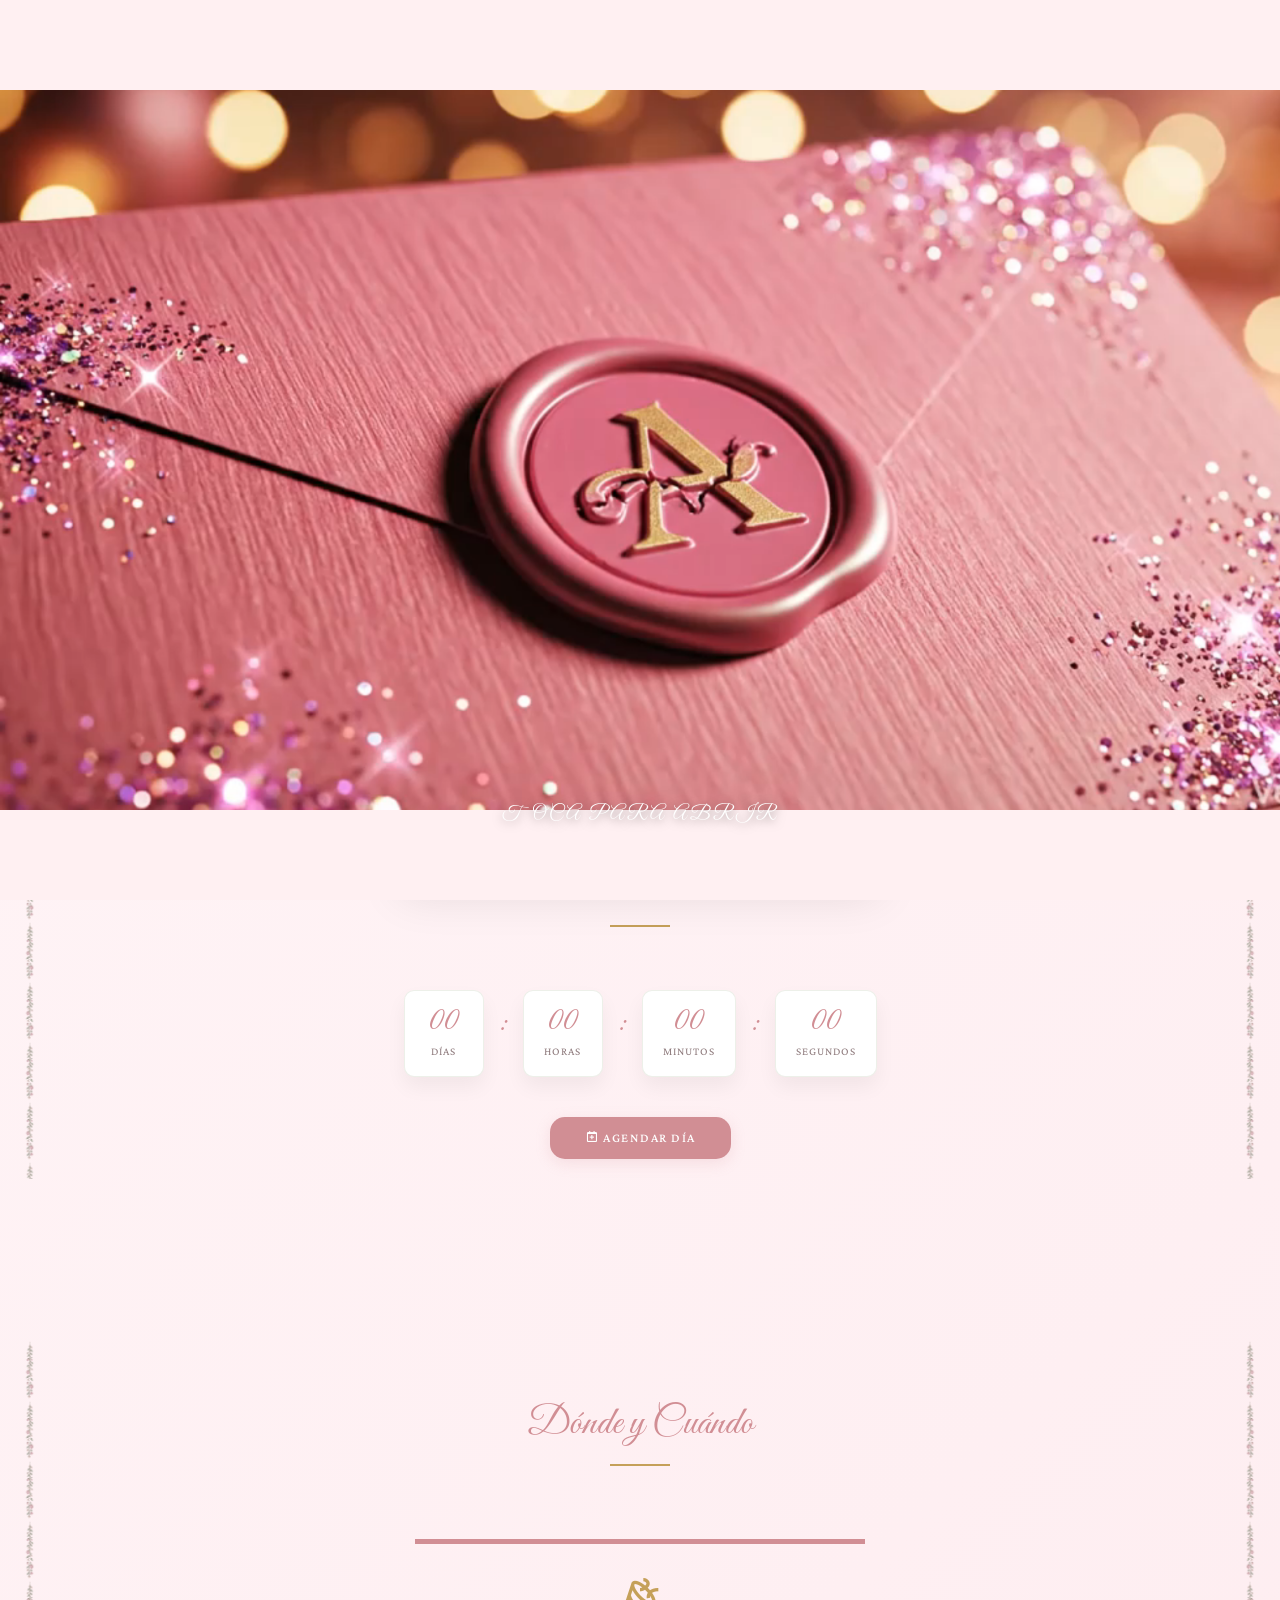
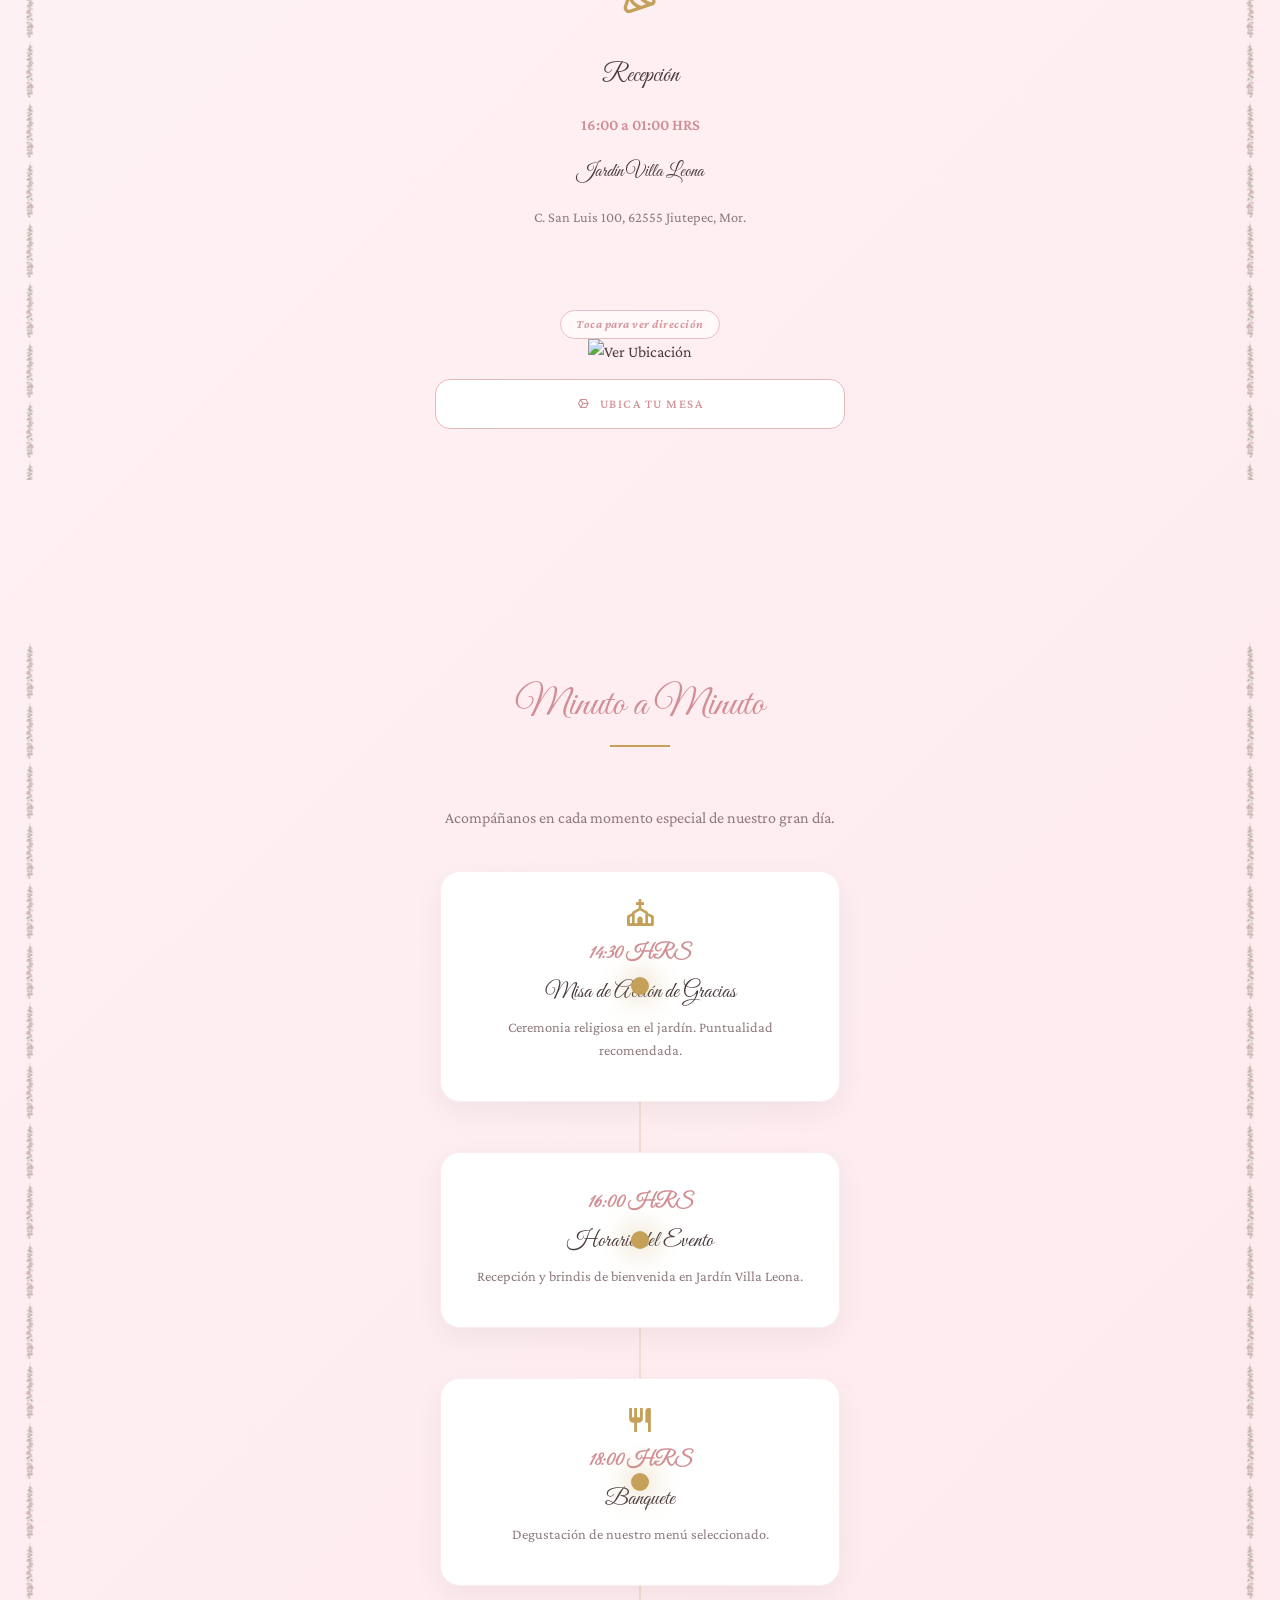
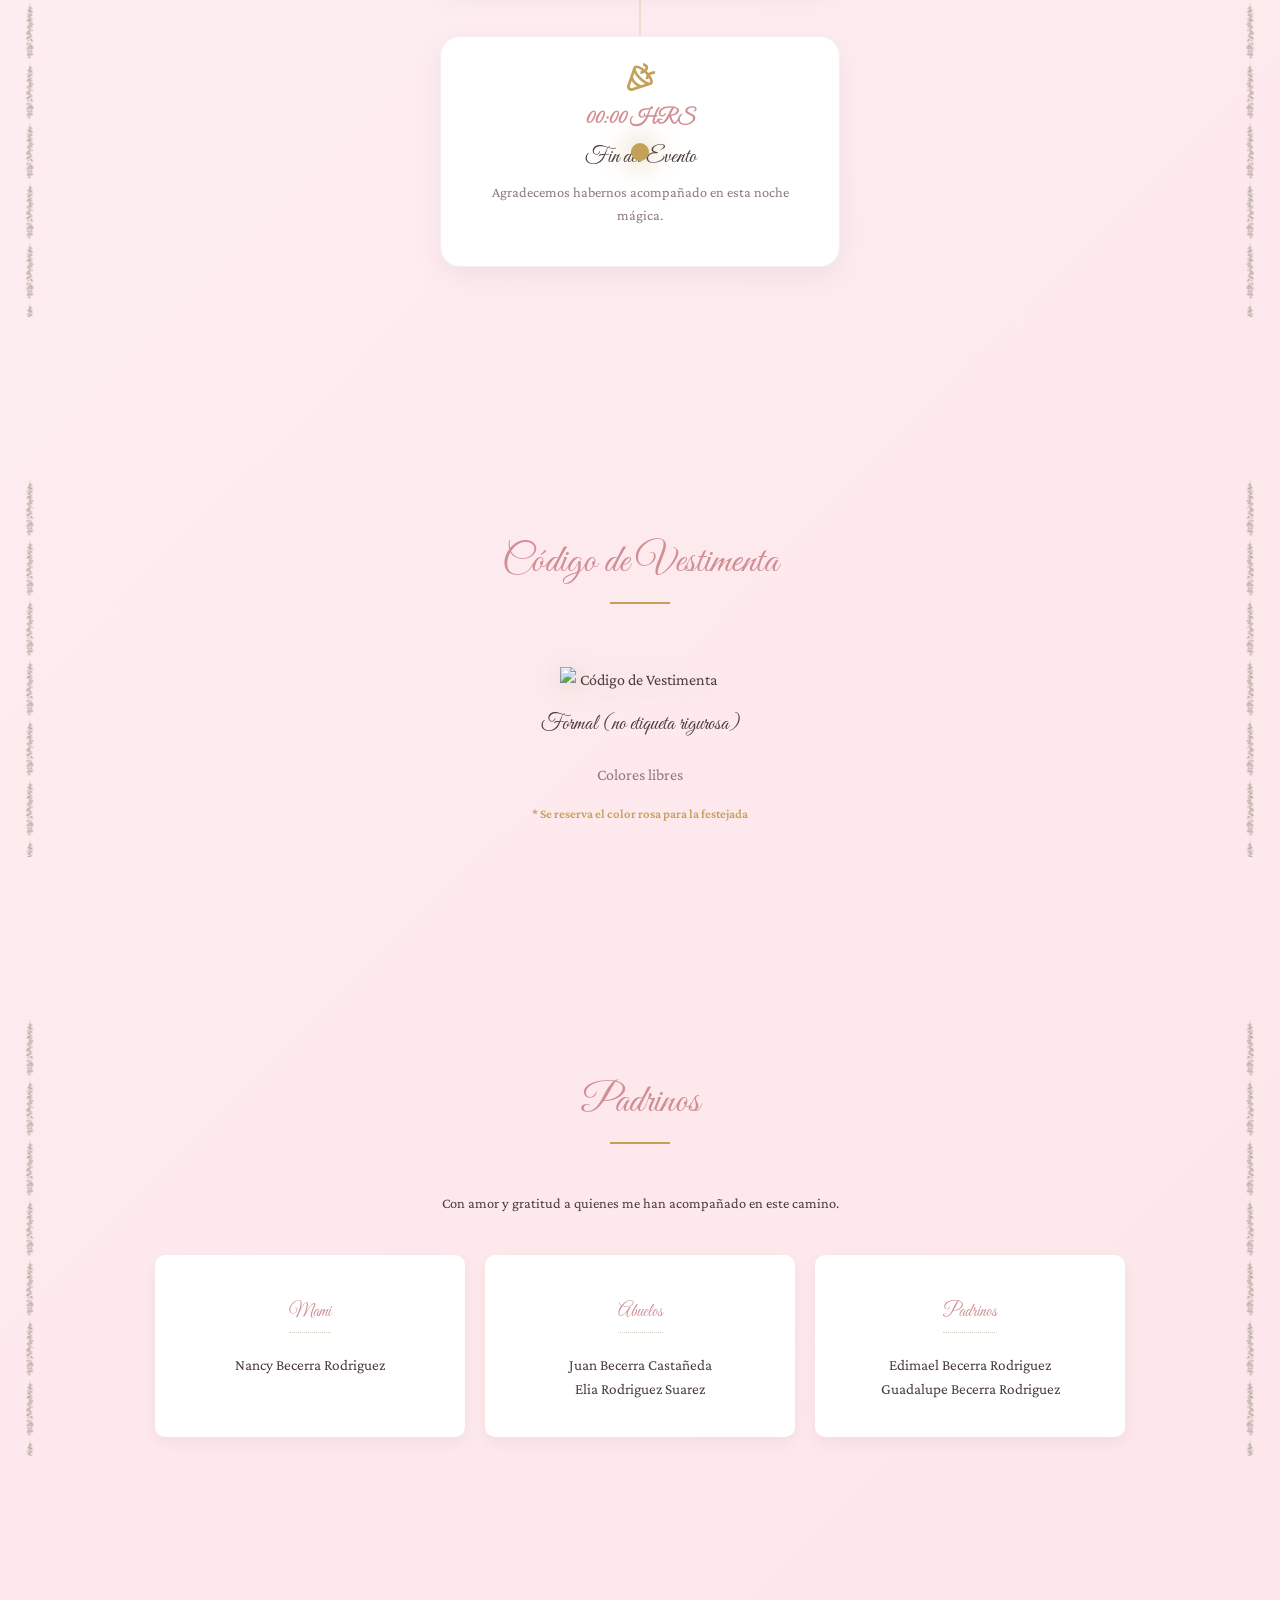
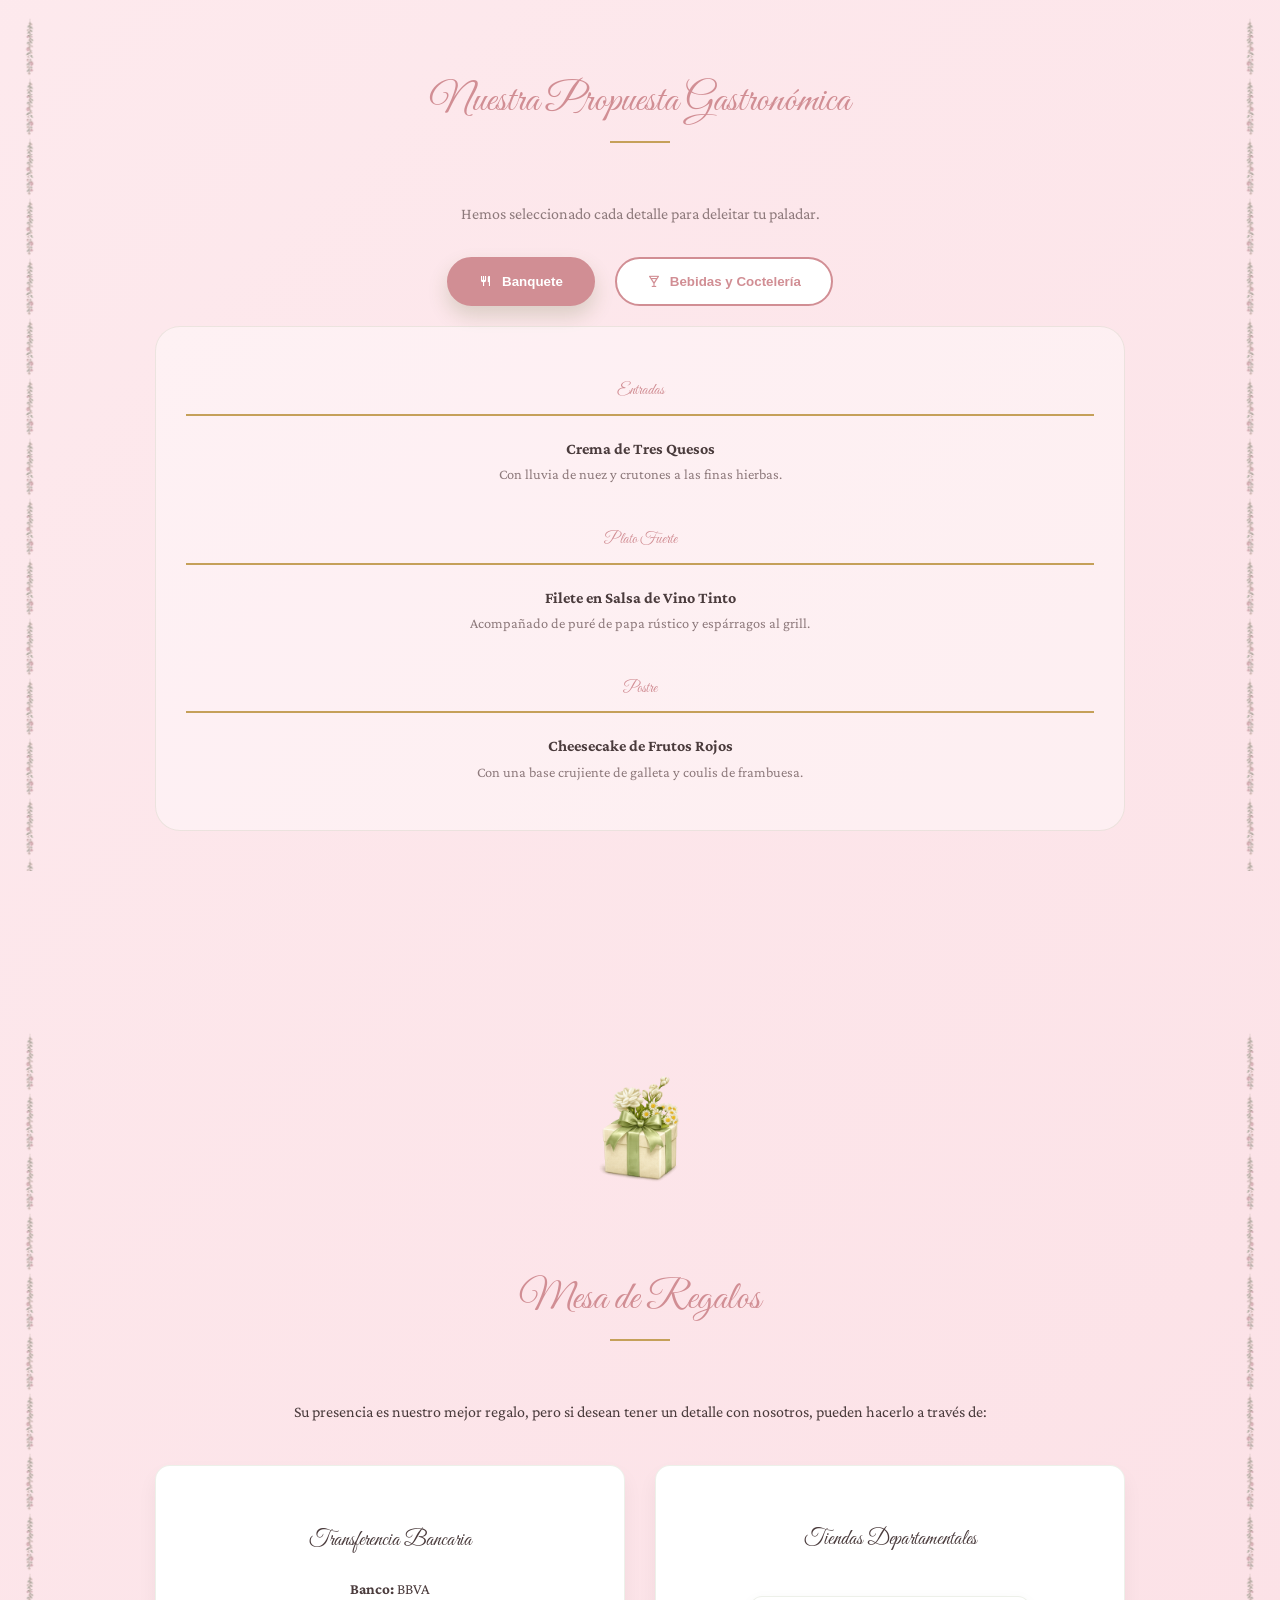
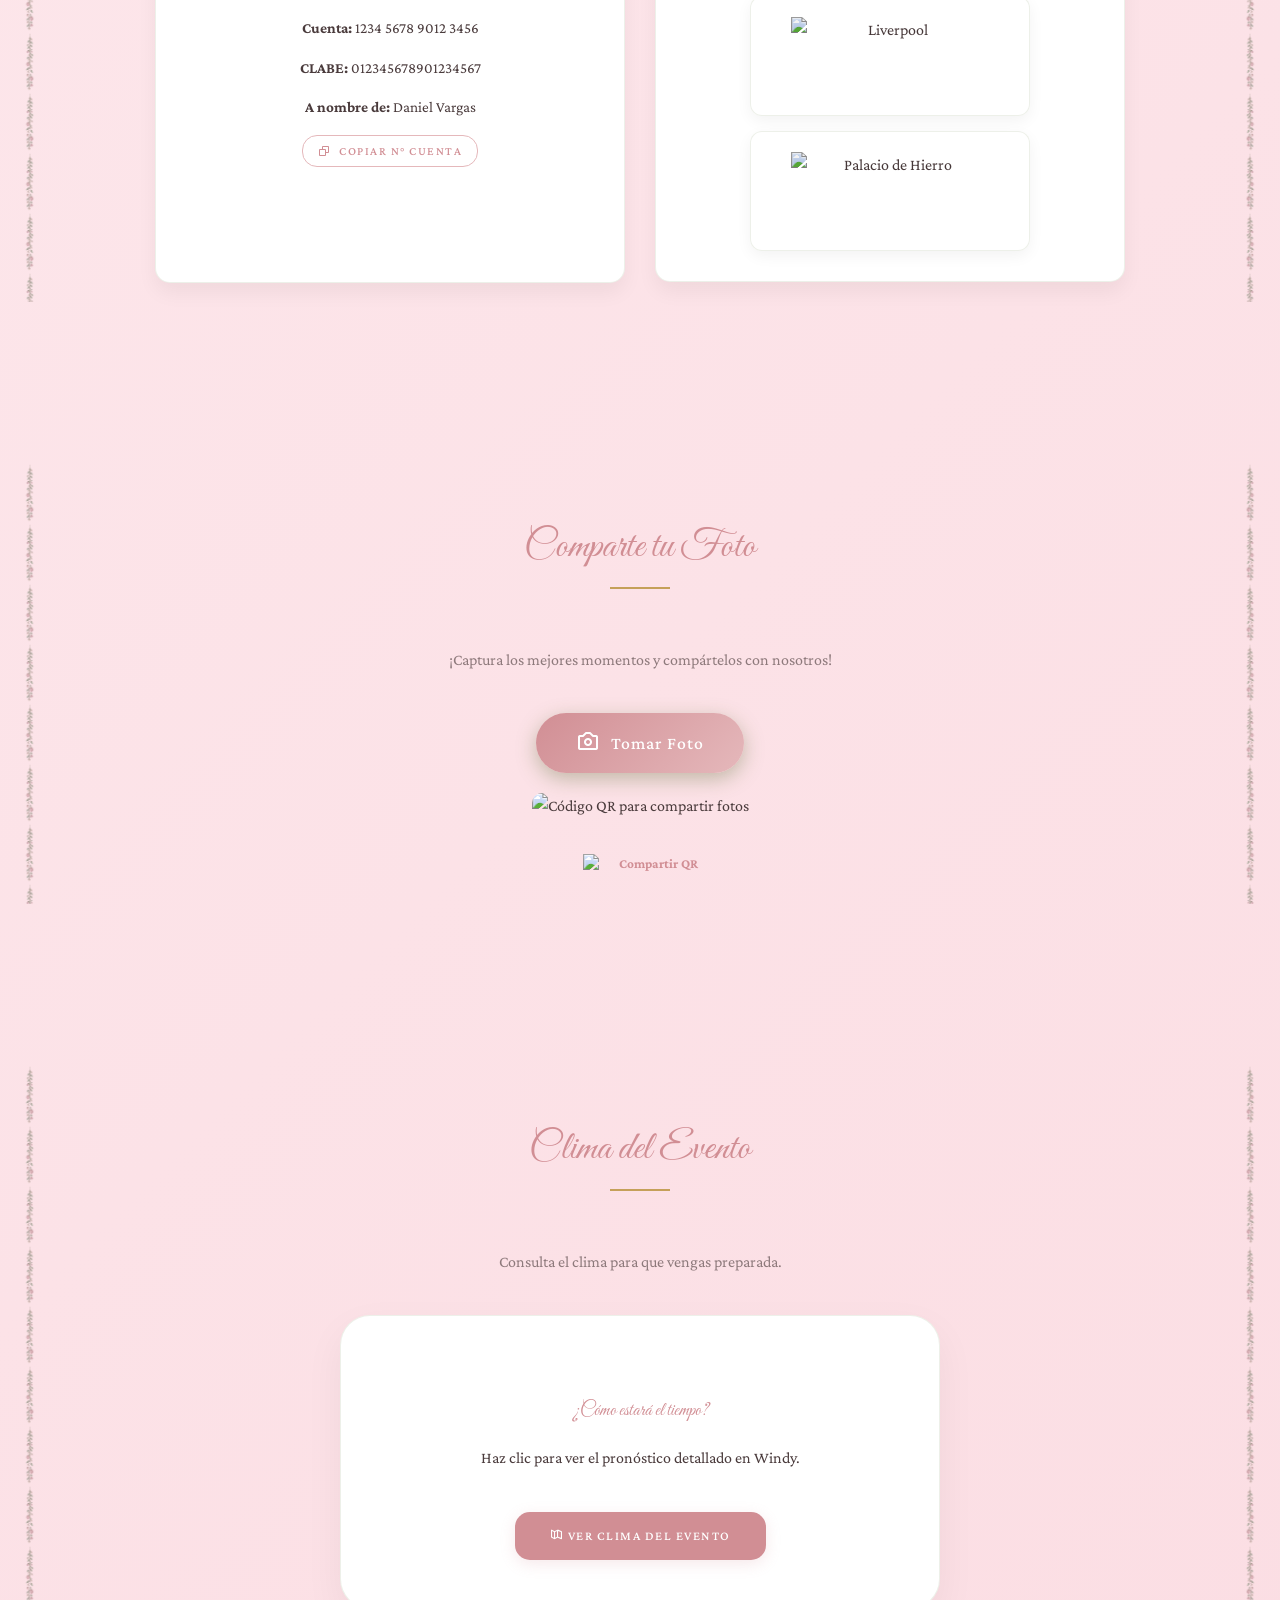
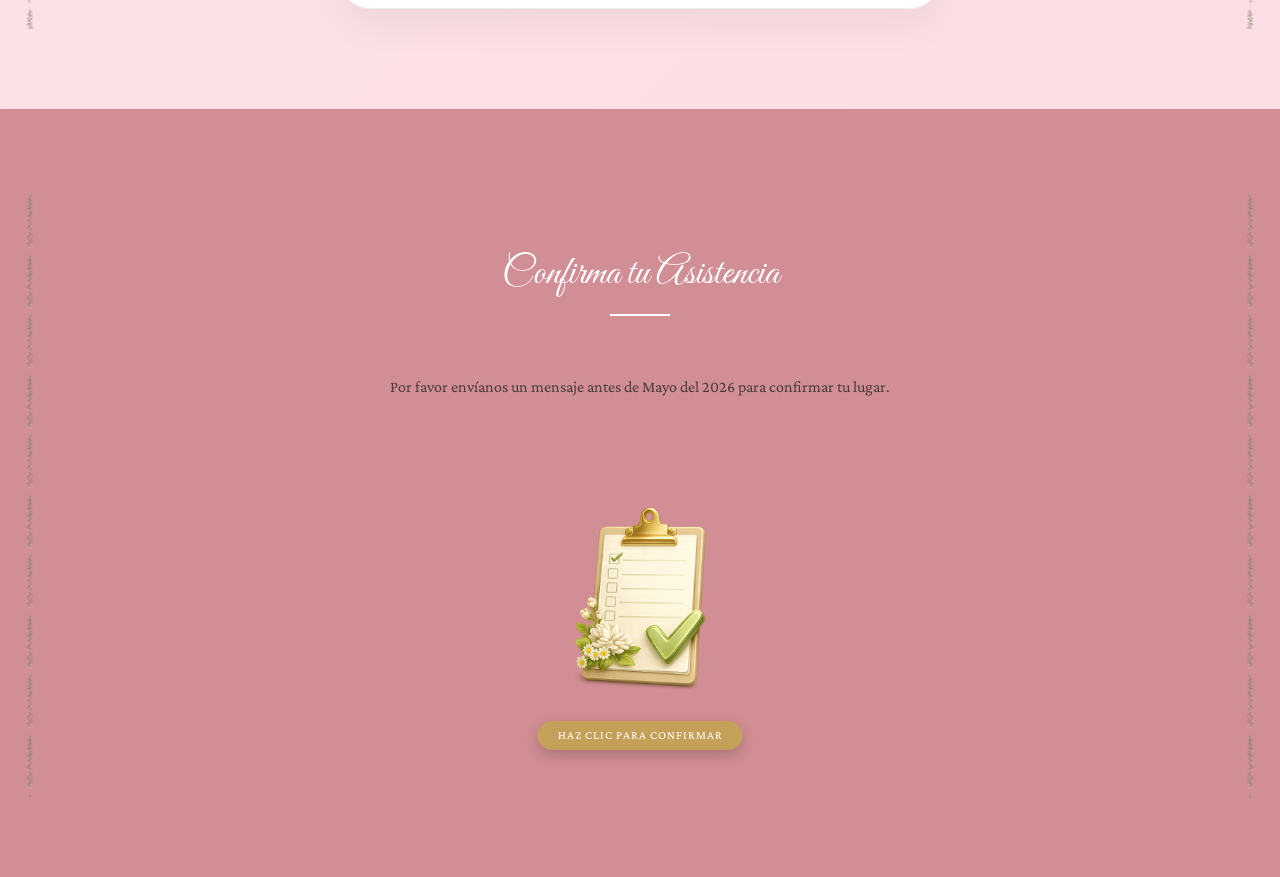
==== commit bf800136: "fix: final stabilized playback without load timeouts and restored poster" ====
--- a/index.html
+++ b/index.html
@@ -14,7 +14,7 @@
     <link href="https://unpkg.com/boxicons@2.1.4/css/boxicons.min.css" rel="stylesheet">
 
     <!-- CSS -->
-    <link rel="stylesheet" href="css/styles.css?v=04052026_final">
+    <link rel="stylesheet" href="css/styles.css?v=final_stabilized">
     
     <!-- Meta tags SEO / Compartir -->
     <meta property="og:title" content="¡Mis XV Años! - Angela Alegría">
@@ -40,8 +40,8 @@
     <!-- SOBRE DE CARTA - Pantalla de entrada -->
     <div class="envelope-screen" id="envelope-screen">
         <p class="envelope-hint">Toca para abrir</p>
-        <video id="envelope-video" class="envelope-video" muted playsinline preload="auto">
-            <source src="sobre.mp4?v=04052026_clean" type="video/mp4">
+        <video id="envelope-video" class="envelope-video" muted playsinline preload="auto" poster="sobre.png">
+            <source src="sobre.mp4?v=final_stabilized" type="video/mp4">
         </video>
     </div>
 
@@ -63,7 +63,7 @@
 
     <!-- Reproductor de Audio -->
     <button class="audio-btn" id="audio-btn" aria-label="Reproducir música">
-        <video id="audio-btn-video" src="music2.mp4?v=04052026_final" muted loop playsinline></video>
+        <video id="audio-btn-video" src="music2.mp4?v=final_stabilized" muted loop playsinline></video>
     </button>
     
     <!-- Botón Compartir Sticky -->
@@ -94,8 +94,8 @@
             
             <div class="hero-video-container">
                 <!-- Video de portada (muted for autoplay, strict preloading for GitHub Pages) -->
-                <video id="hero-video" class="hero-video" autoplay loop muted playsinline preload="auto">
-                    <source src="portada.mp4?v=04052026_clean" type="video/mp4">
+                <video id="hero-video" class="hero-video" autoplay loop muted playsinline preload="auto" poster="sobre.png">
+                    <source src="portada.mp4?v=final_stabilized" type="video/mp4">
                 </video>
             </div>
 
@@ -534,7 +534,7 @@
     <script src="https://cdnjs.cloudflare.com/ajax/libs/qrcodejs/1.0.0/qrcode.min.js"></script>
     
     <!-- JS Scripts -->
-    <script src="js/script.js?v=04052026_final"></script>
+    <script src="js/script.js?v=final_stabilized"></script>
 </body>
 </html>
 
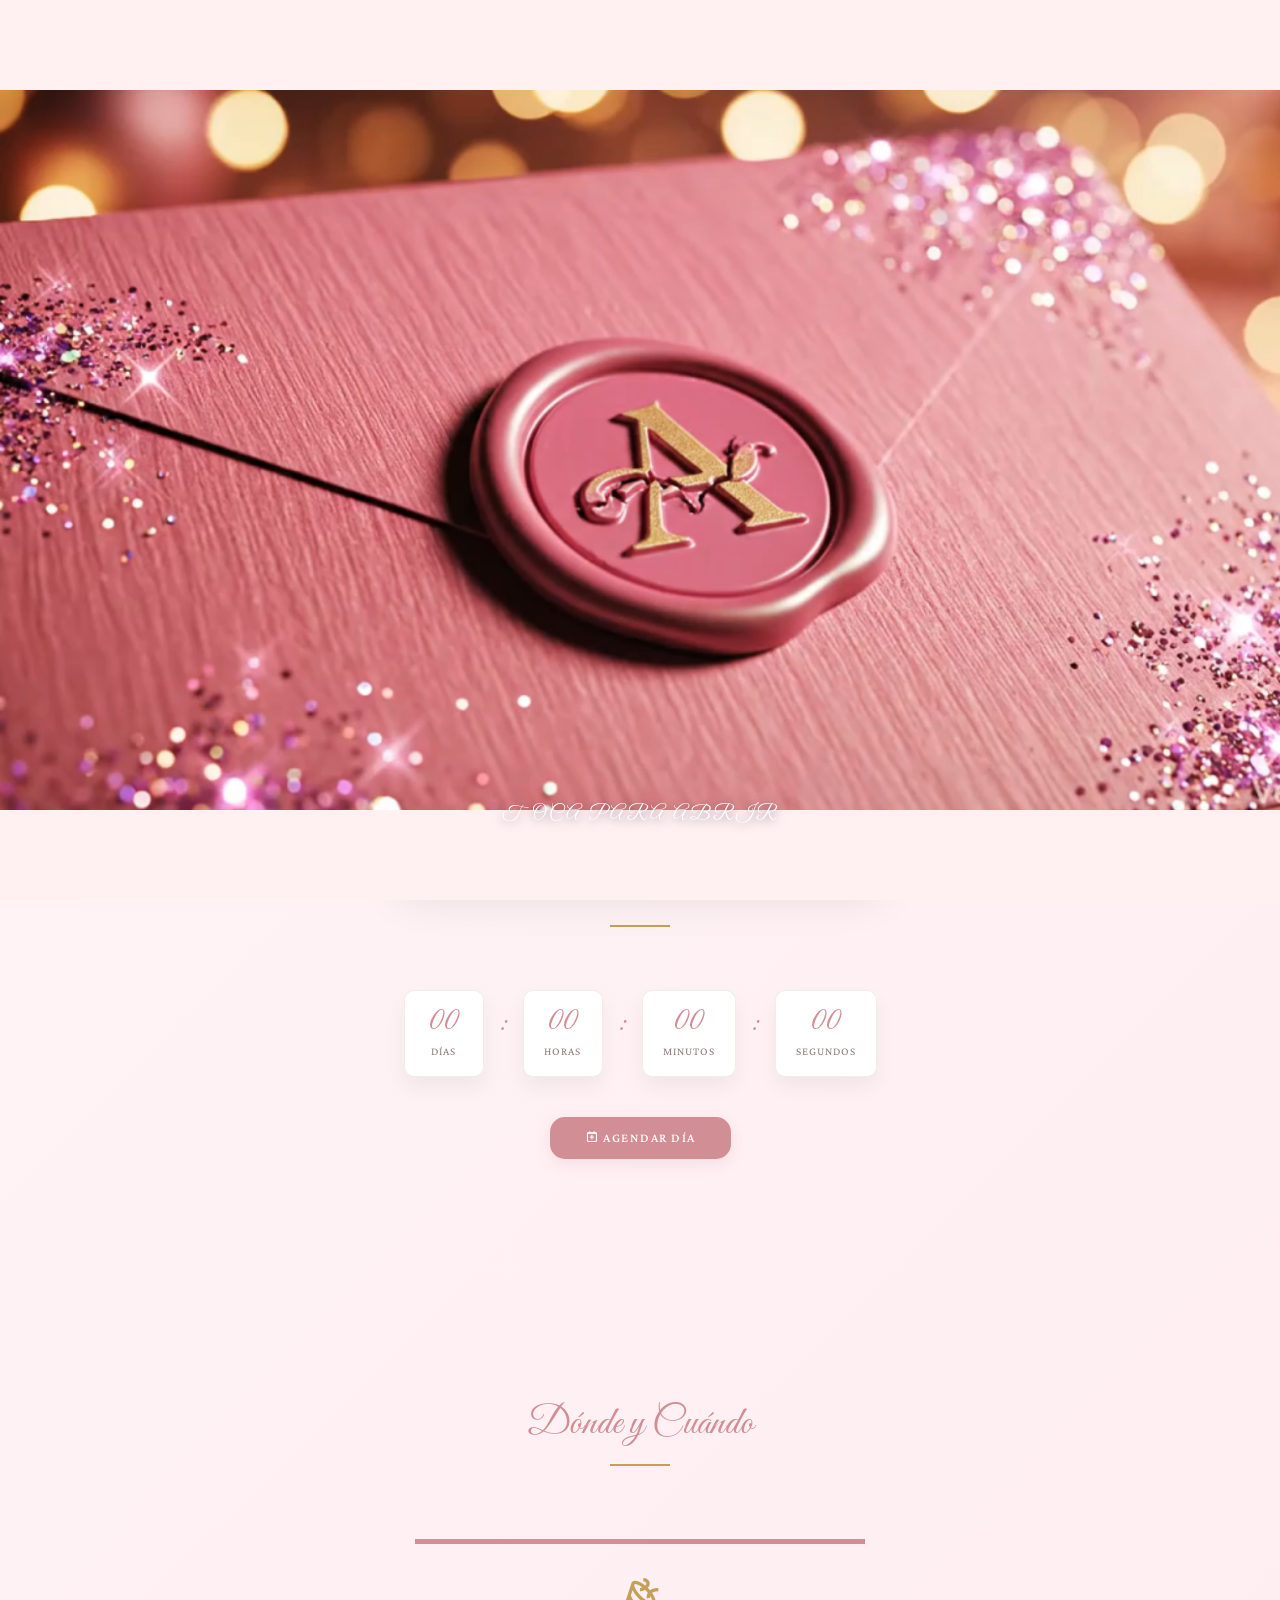
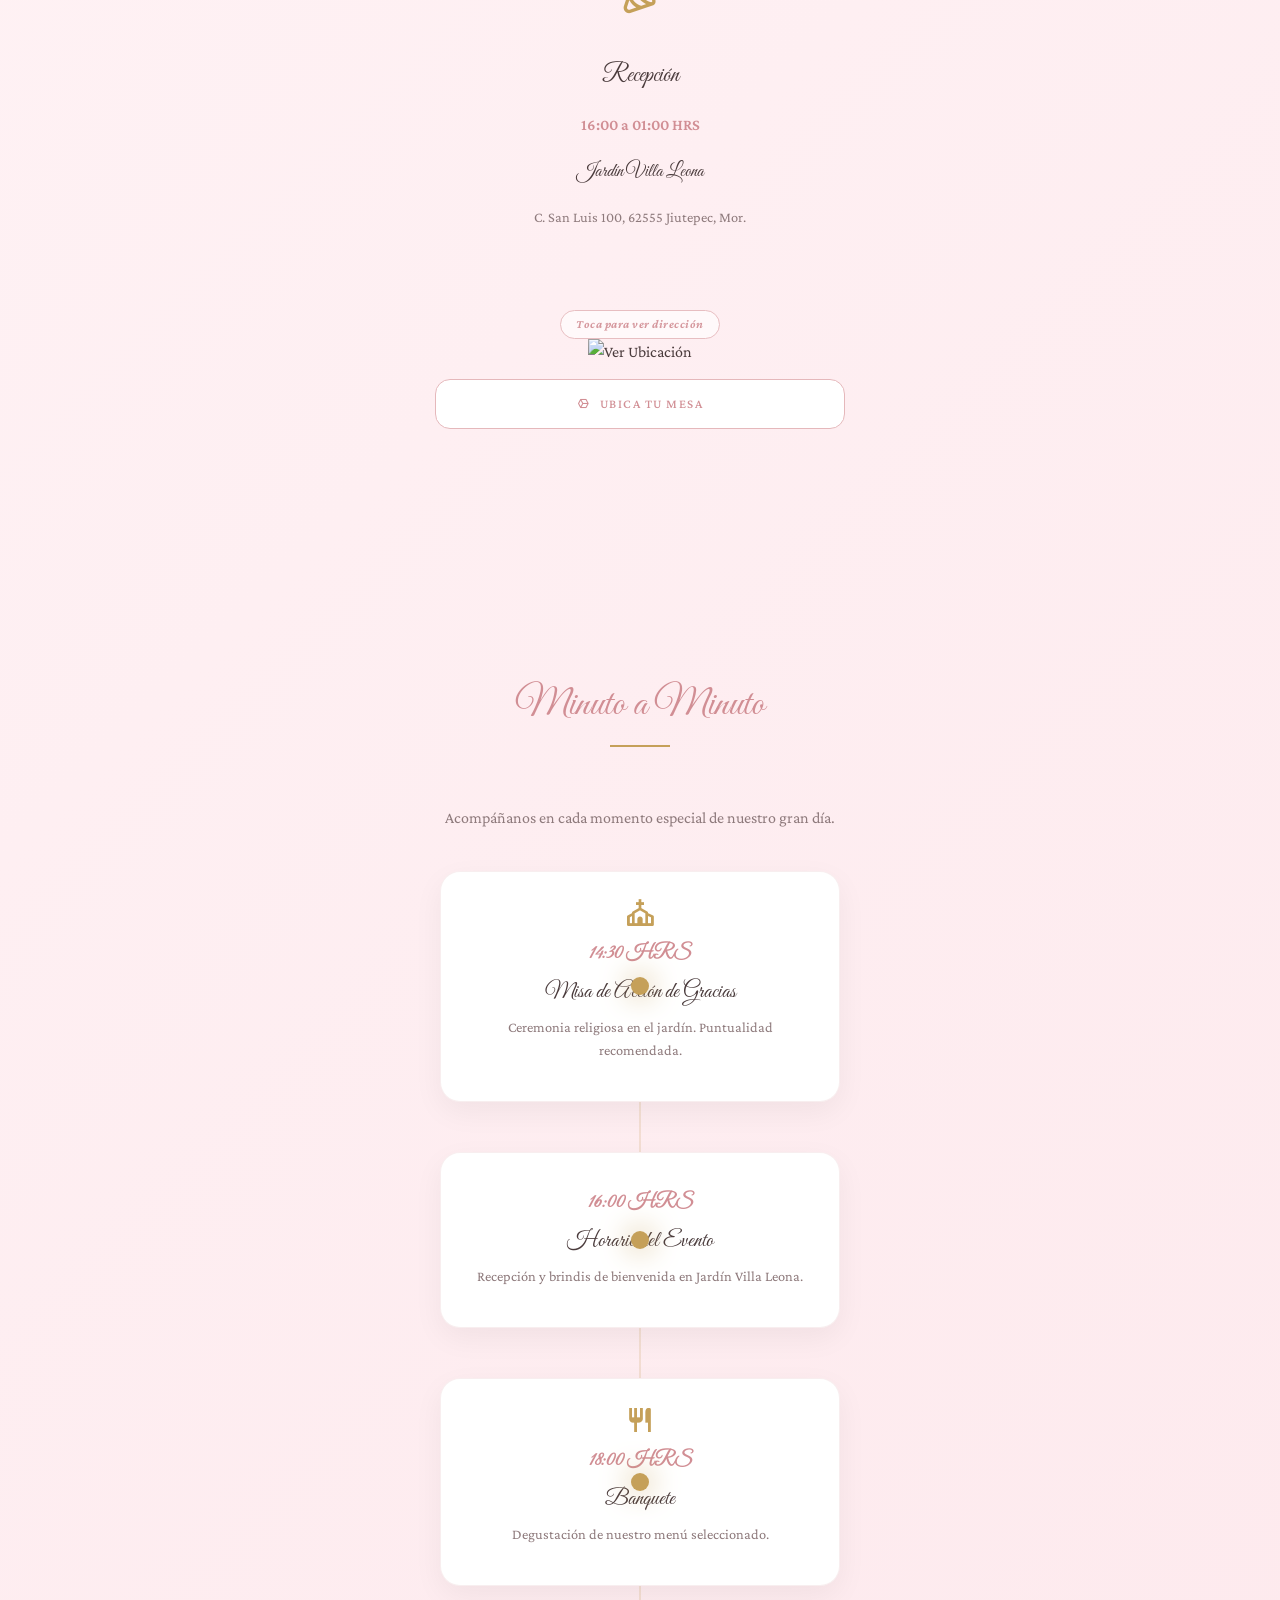
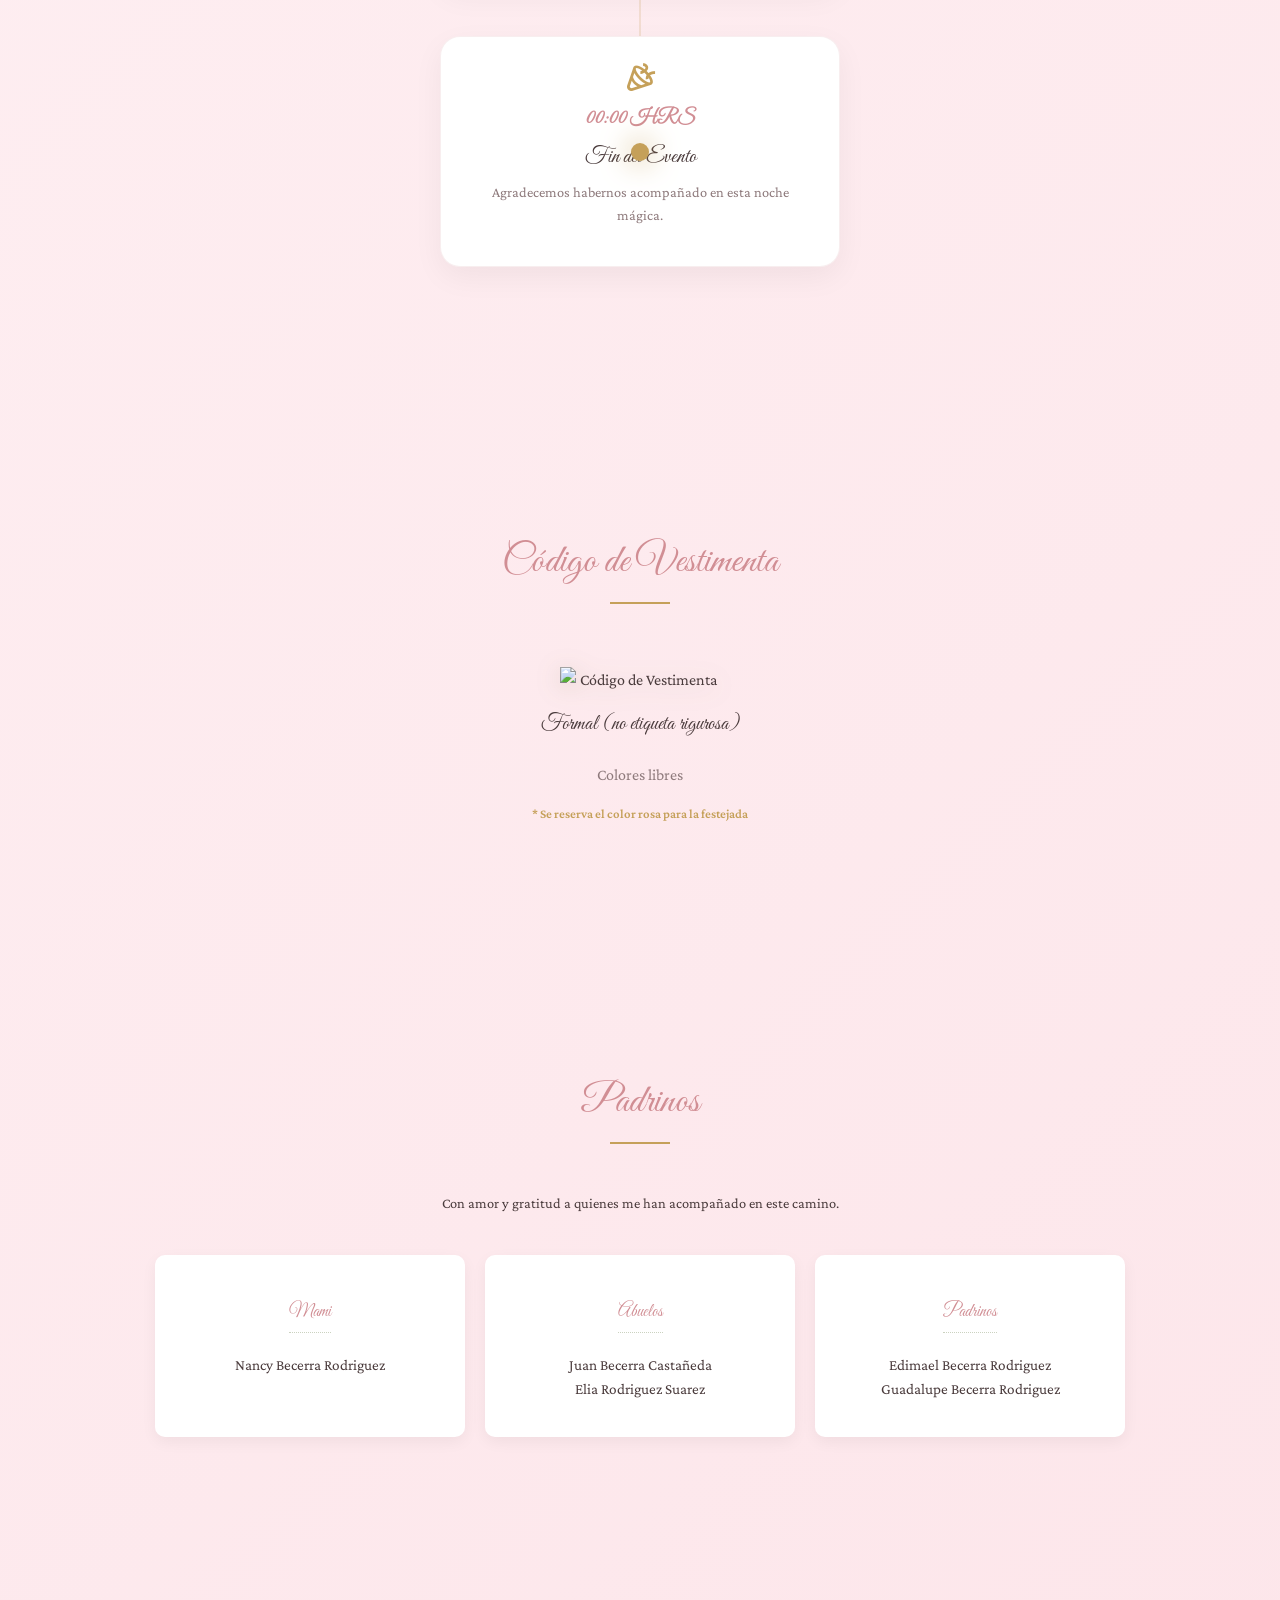
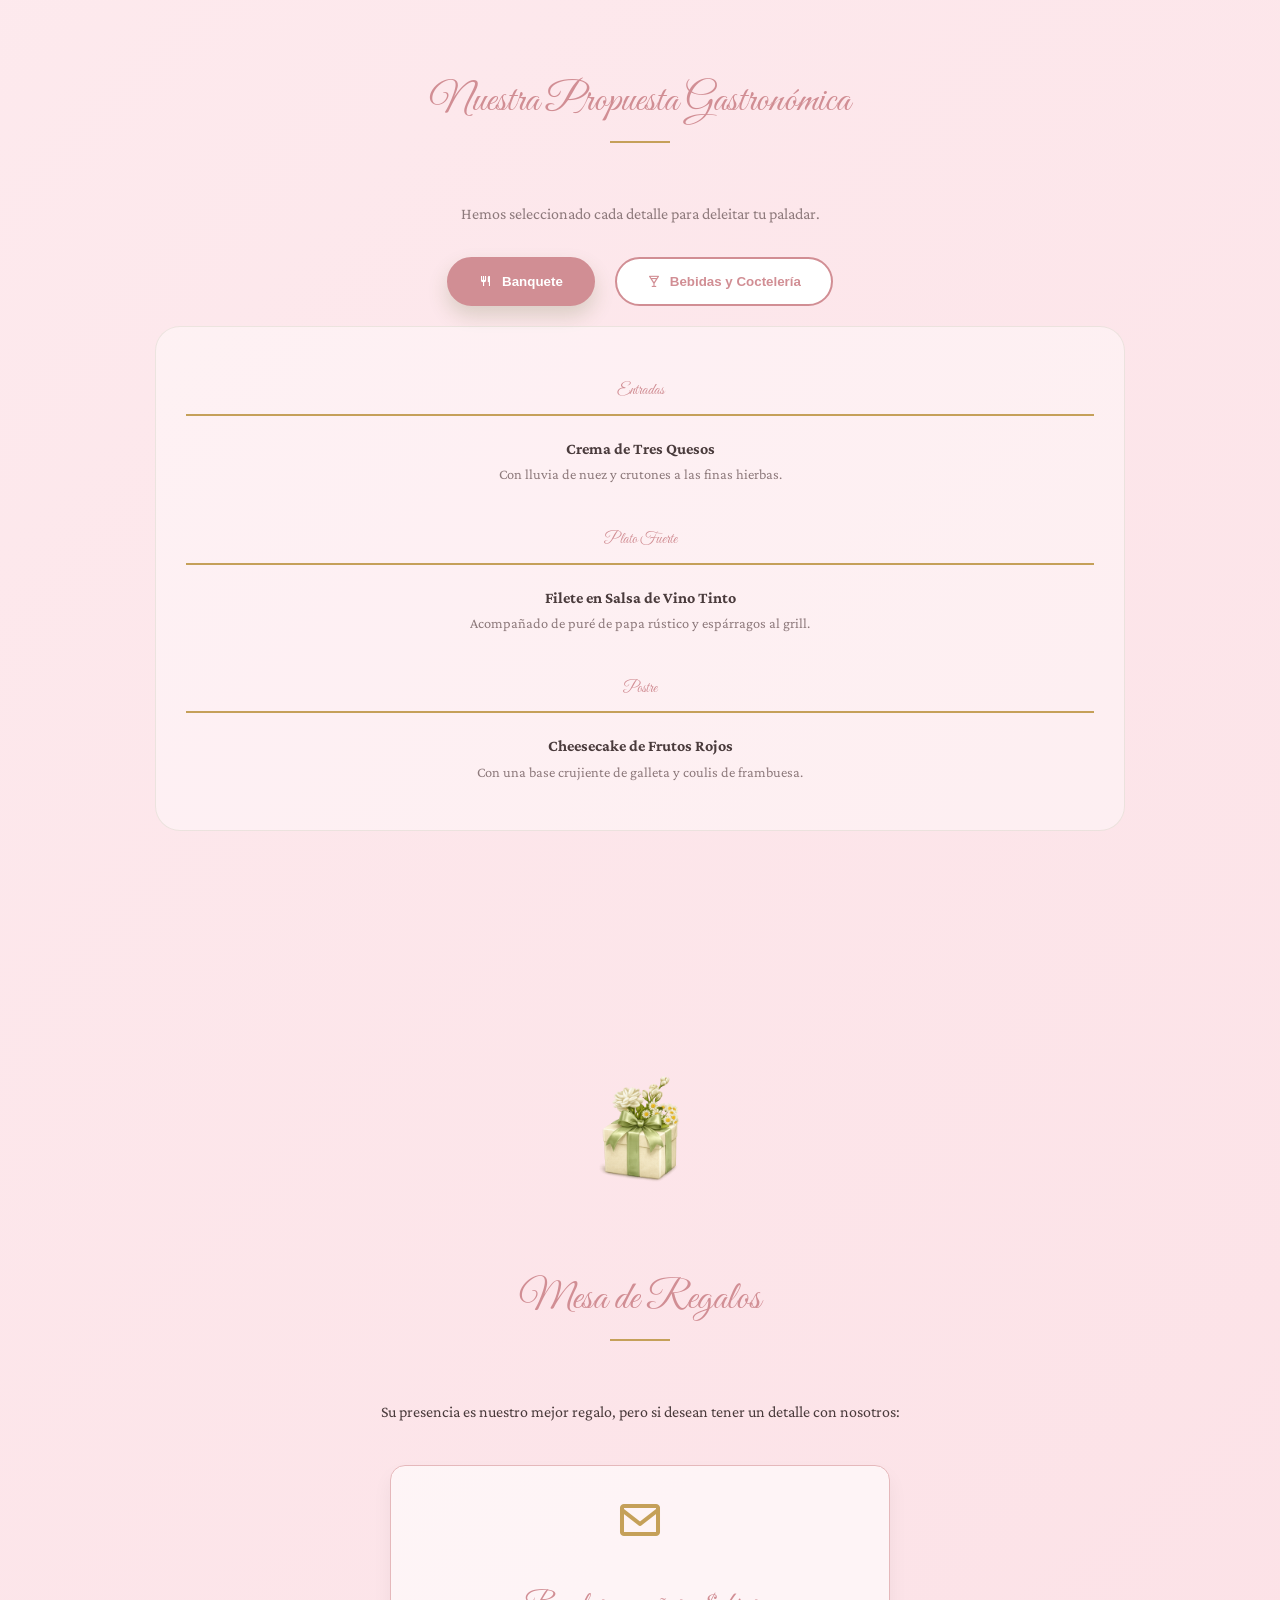
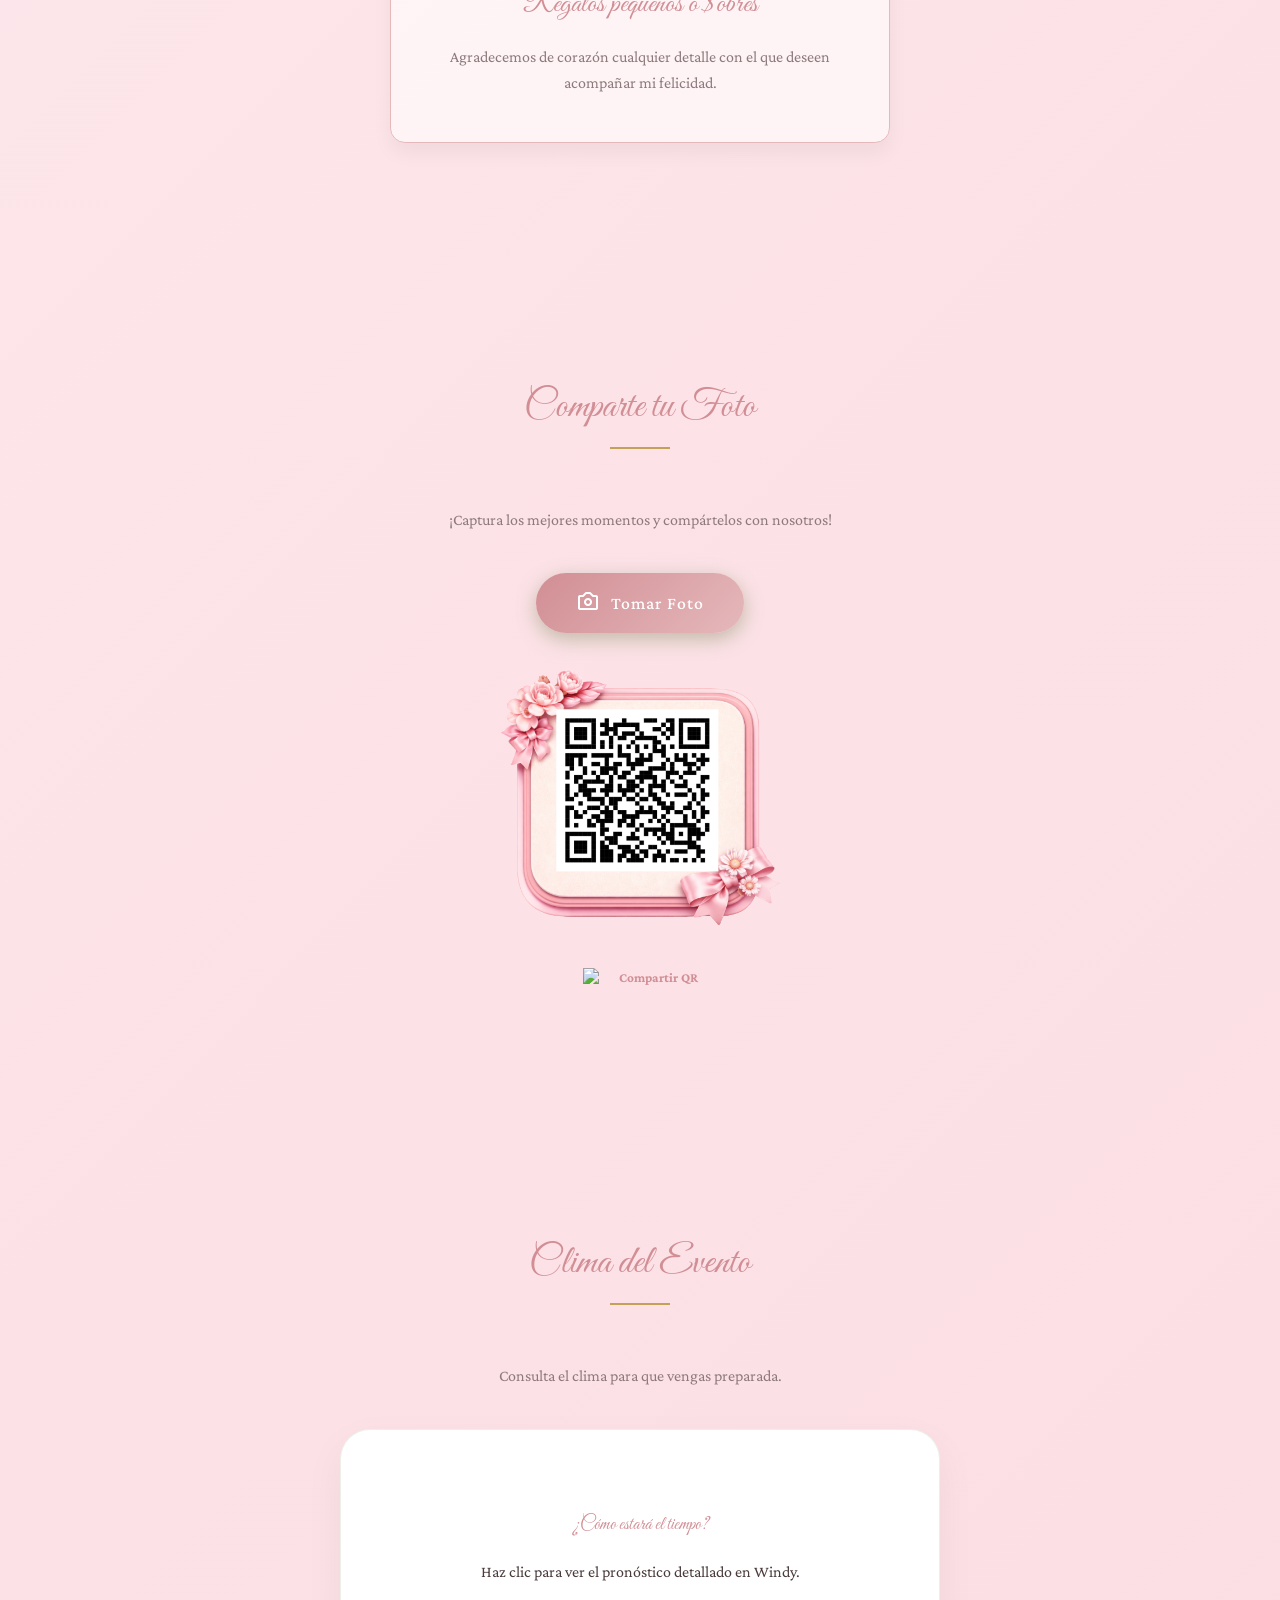
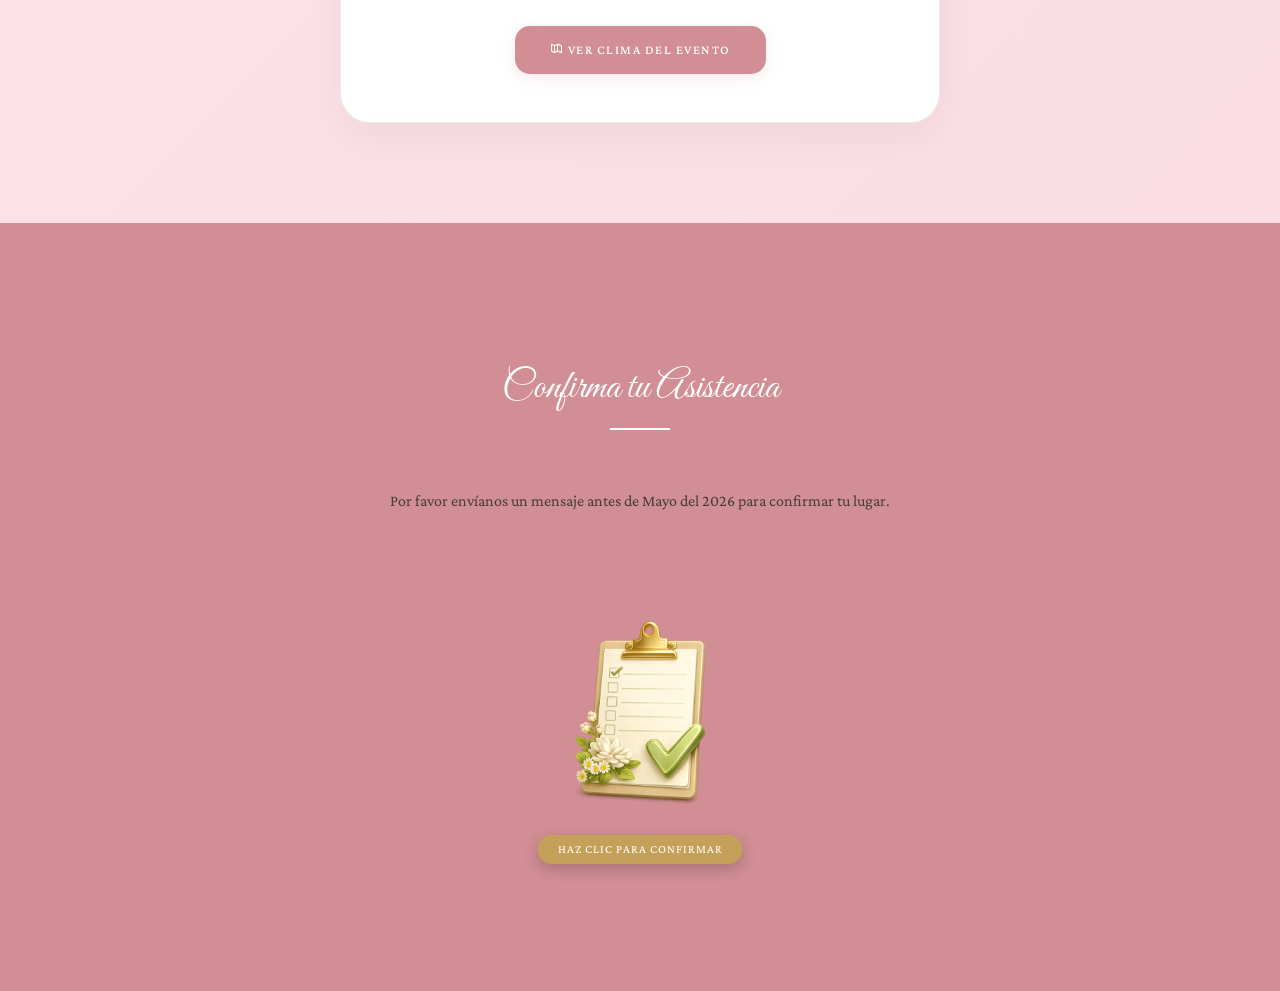
==== commit c21bc7ee: "Optimize: Removed lateral vines from desktop and updated gift section to envelopes/small gifts only" ====
--- a/index.html
+++ b/index.html
@@ -14,7 +14,7 @@
     <link href="https://unpkg.com/boxicons@2.1.4/css/boxicons.min.css" rel="stylesheet">
 
     <!-- CSS -->
-    <link rel="stylesheet" href="css/styles.css?v=final_stabilized">
+    <link rel="stylesheet" href="css/styles.css?v=final_robust">
     
     <!-- Meta tags SEO / Compartir -->
     <meta property="og:title" content="¡Mis XV Años! - Angela Alegría">
@@ -41,7 +41,7 @@
     <div class="envelope-screen" id="envelope-screen">
         <p class="envelope-hint">Toca para abrir</p>
         <video id="envelope-video" class="envelope-video" muted playsinline preload="auto" poster="sobre.png">
-            <source src="sobre.mp4?v=final_stabilized" type="video/mp4">
+            <source src="sobre.mp4?v=final_robust" type="video/mp4">
         </video>
     </div>
 
@@ -63,7 +63,7 @@
 
     <!-- Reproductor de Audio -->
     <button class="audio-btn" id="audio-btn" aria-label="Reproducir música">
-        <video id="audio-btn-video" src="music2.mp4?v=final_stabilized" muted loop playsinline></video>
+        <video id="audio-btn-video" src="music2.mp4?v=final_robust" muted loop playsinline></video>
     </button>
     
     <!-- Botón Compartir Sticky -->
@@ -95,7 +95,7 @@
             <div class="hero-video-container">
                 <!-- Video de portada (muted for autoplay, strict preloading for GitHub Pages) -->
                 <video id="hero-video" class="hero-video" autoplay loop muted playsinline preload="auto" poster="sobre.png">
-                    <source src="portada.mp4?v=final_stabilized" type="video/mp4">
+                    <source src="portada.mp4?v=final_robust" type="video/mp4">
                 </video>
             </div>
 
@@ -397,34 +397,16 @@
                     <img id="gift-icon-png" src="regalo.png" alt="Regalo" class="scale-pulse" style="width: 100px; height: auto; animation: pulseLogo 3s infinite;">
                 </div>
                 <h2 class="section-title">Mesa de Regalos</h2>
-                <p class="mt-3">Su presencia es nuestro mejor regalo, pero si desean tener un detalle con nosotros, pueden hacerlo a través de:</p>
-                
-                <div class="gift-options mt-4">
-                    <div class="gift-card reveal sequence-1">
-                        <h4>Transferencia Bancaria</h4>
-                        <div class="account-details">
-                            <p><strong>Banco:</strong> BBVA</p>
-                            <p><strong>Cuenta:</strong> 1234 5678 9012 3456</p>
-                            <p><strong>CLABE:</strong> 012345678901234567</p>
-                            <p><strong>A nombre de:</strong> Daniel Vargas</p>
-                        </div>
-                        <button class="btn-copy btn-secondary btn-sm mt-2" onclick="copyToClipboard('1234 5678 9012 3456')">
-                            <i class='bx bx-copy'></i> Copiar N° Cuenta
-                        </button>
-                    </div>
-
-                    <div class="gift-card card-flip-up slide-right">
-                        <h4>Tiendas Departamentales</h4>
-                        <div class="store-links mt-4">
-                            <a href="https://mesaderegalos.liverpool.com.mx/" target="_blank" class="store-btn-logo reveal">
-                                <img src="liverpoollogo.png" alt="Liverpool" class="gift-logo scale-pulse">
-                            </a>
-                            <a href="https://www.elpalaciodehierro.com/listaregalos" target="_blank" class="store-btn-logo reveal">
-                                <img src="palaciologo.webp" alt="Palacio de Hierro" class="gift-logo scale-pulse">
-                            </a>
-                        </div>
-                    </div>
-                </div>
+                <p class="mt-3">Su presencia es nuestro mejor regalo, pero si desean tener un detalle con nosotros:</p>
+                
+                <div class="gift-options mt-4" style="display: flex; justify-content: center;">
+                    <div class="gift-card reveal" style="max-width: 500px; width: 100%; border: 1px solid var(--secondary-color); background: rgba(255,255,255,0.6); backdrop-filter: blur(5px);">
+                        <i class='bx bx-envelope' style="font-size: 3rem; color: var(--accent-color); margin-bottom: 15px; display: block;"></i>
+                        <h4 style="font-family: var(--font-head); color: var(--primary-color); font-size: 1.8rem; margin-bottom: 10px;">Regalos pequeños o $obres</h4>
+                        <p class="text-muted">Agradecemos de corazón cualquier detalle con el que deseen acompañar mi felicidad.</p>
+                    </div>
+                </div>
+
             </div>
         </section>
         <!-- SECCIÓN 7: COMPARTE TU FOTO -->
@@ -534,7 +516,7 @@
     <script src="https://cdnjs.cloudflare.com/ajax/libs/qrcodejs/1.0.0/qrcode.min.js"></script>
     
     <!-- JS Scripts -->
-    <script src="js/script.js?v=final_stabilized"></script>
+    <script src="js/script.js?v=final_robust"></script>
 </body>
 </html>
 
--- a/css/styles.css
+++ b/css/styles.css
@@ -211,9 +211,10 @@
     left: 0;
     width: 100%;
     height: 100%;
-    background-image: url('../fondopapel.jpg');
+    background-image: linear-gradient(rgba(255, 240, 242, 0.8), rgba(255, 240, 242, 0.8)), url('../fondopapel.jpg');
     background-color: var(--bg-color-main);
     background-size: cover;
+    background-position: center;
     z-index: 9999;
     display: flex;
     flex-direction: column;
@@ -591,9 +592,10 @@
     padding: 0 !important;
     margin: 0 !important;
     overflow: visible; /* CRITICAL: Prevent title clipping on desktop */
-    background-image: url('../fondopapel.jpg');
+    background-image: linear-gradient(rgba(255, 240, 242, 0.85), rgba(255, 240, 242, 0.85)), url('../fondopapel.jpg');
     background-color: var(--bg-color-main);
     background-size: cover;
+    background-position: center;
     display: flex;
     flex-direction: column;
     align-items: center;
@@ -749,9 +751,10 @@
     z-index: 10;
 }
 
-/* Lateral Vines bounded exactly to corners */
+/* Lateral Vines (lateral.png) - REMOVED PER USER REQUEST to eliminate desktop margins */
 .section-corner-container::before,
 .section-corner-container::after {
+    display: none; /* Hide on all devices to match the "perfect" mobile version */
     content: '';
     position: absolute;
     top: 80px; /* offset clear from top floral frame */
@@ -765,21 +768,8 @@
     pointer-events: none;
 }
 
-.section-corner-container::before {
-    left: 0;
-}
-
-.section-corner-container::after {
-    right: 0;
-    transform: scaleX(-1);
-}
-
-@media (max-width: 768px) {
-    .section-corner-container::before,
-    .section-corner-container::after {
-        display: none; /* Hide fully on mobile as per user discretion to prevent squeezing narrow screens */
-    }
-}
+
+
 
 /* BODY-LEVEL FRAMING CORNERS (Escuadras) */
 .body-frame {
@@ -1411,52 +1401,9 @@
     margin-bottom: 20px;
 }
 
-.account-details p {
-    margin-bottom: 5px;
-    font-size: 0.95rem;
-}
-
-.store-links {
-    display: flex;
-    flex-wrap: wrap;
-    justify-content: center;
-    gap: 15px;
-}
-
-.store-btn-logo {
-    display: flex;
-    align-items: center;
-    justify-content: center;
-    padding: 20px 40px;
-    background: rgba(255, 255, 255, 0.9);
-    border: 1px solid rgba(85, 107, 47, 0.1);
-    border-radius: 12px;
-    box-shadow: 0 5px 15px rgba(0,0,0,0.05);
-    transition: all 0.4s ease;
-    animation: pulseLogo 3s infinite ease-in-out;
-    min-width: 280px;
-    height: 120px;
-}
-
-.store-btn-logo:hover {
-    transform: translateY(-5px) scale(1.05);
-    box-shadow: 0 10px 25px rgba(0,0,0,0.1);
-    background: #fff;
-    border-color: var(--primary-color);
-}
-
-.gift-logo {
-    width: 100%;
-    height: 100%;
-    max-height: 80px;
-    object-fit: contain;
-    filter: brightness(0.95);
-    transition: filter 0.3s ease;
-}
-
-.store-btn-logo:hover .gift-logo {
-    filter: brightness(1.05);
-}
+
+
+
 
 @keyframes pulseLogo {
     0% { transform: scale(1); }
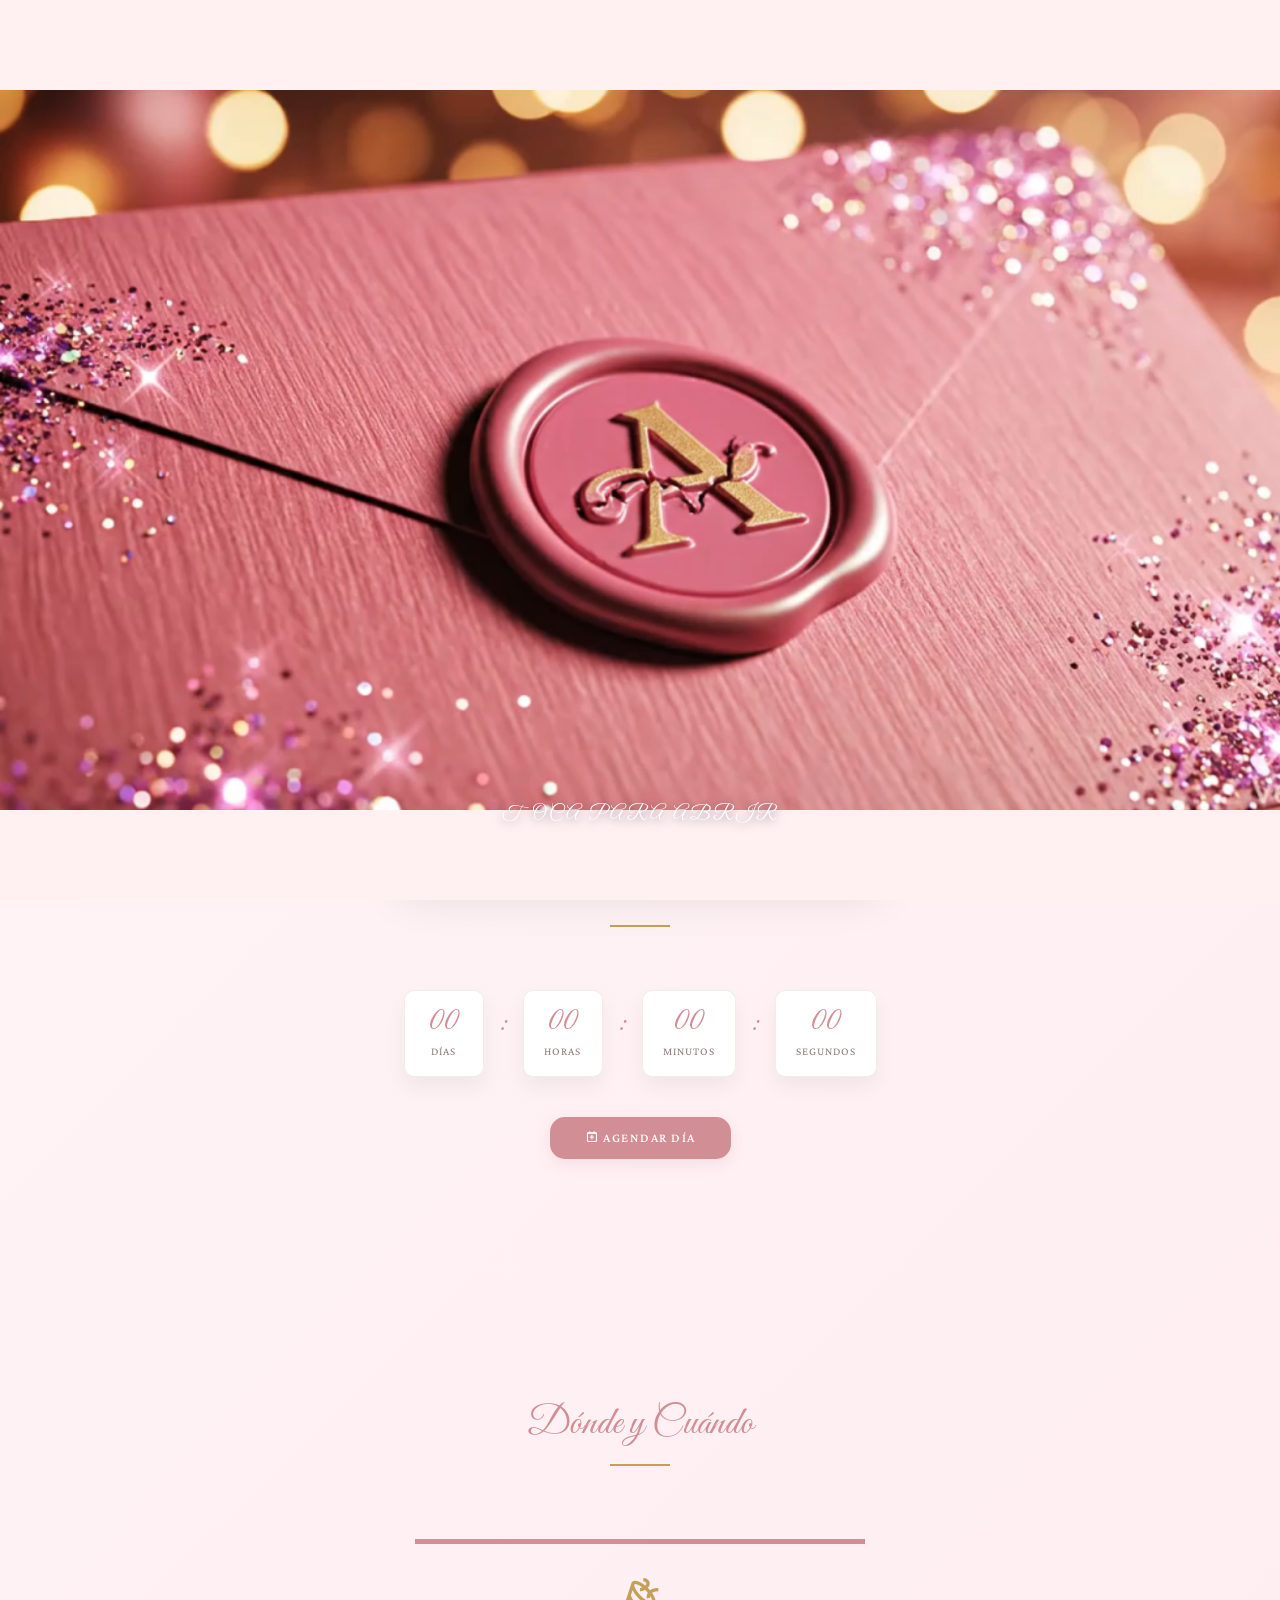
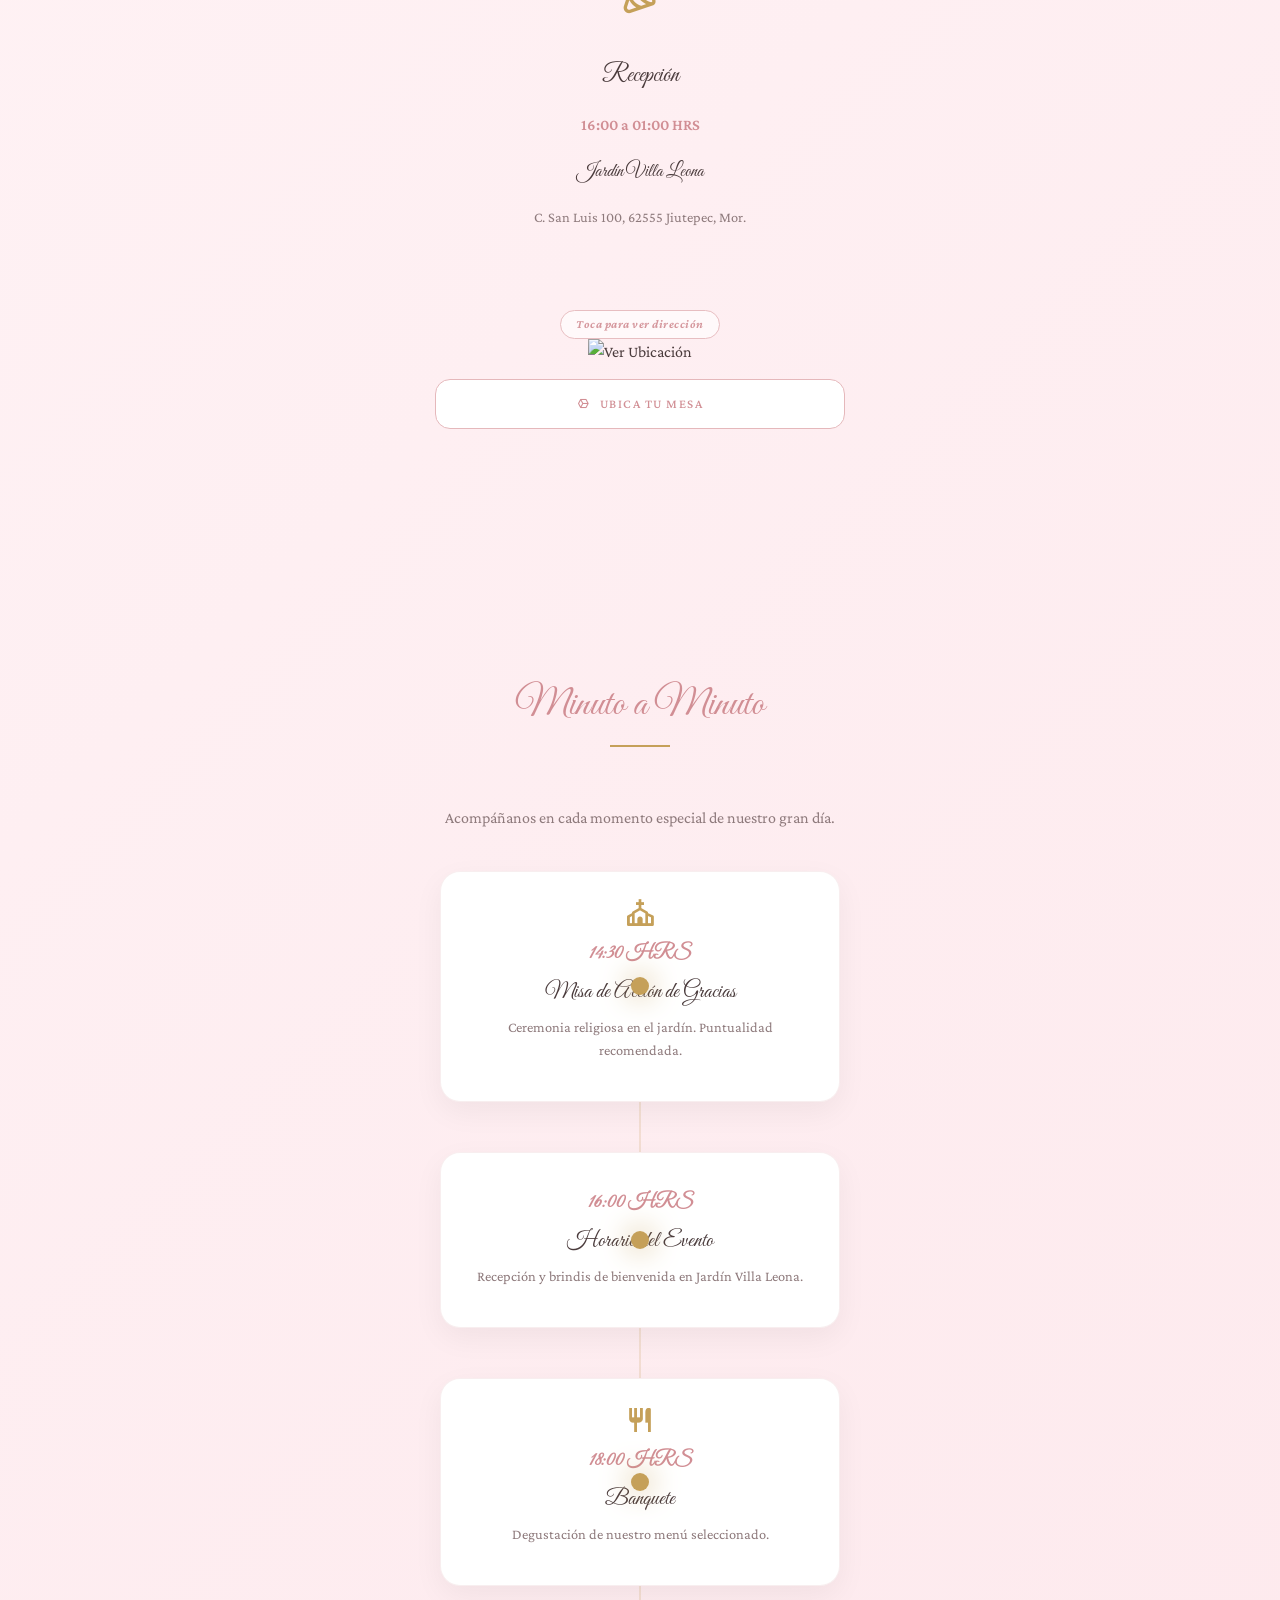
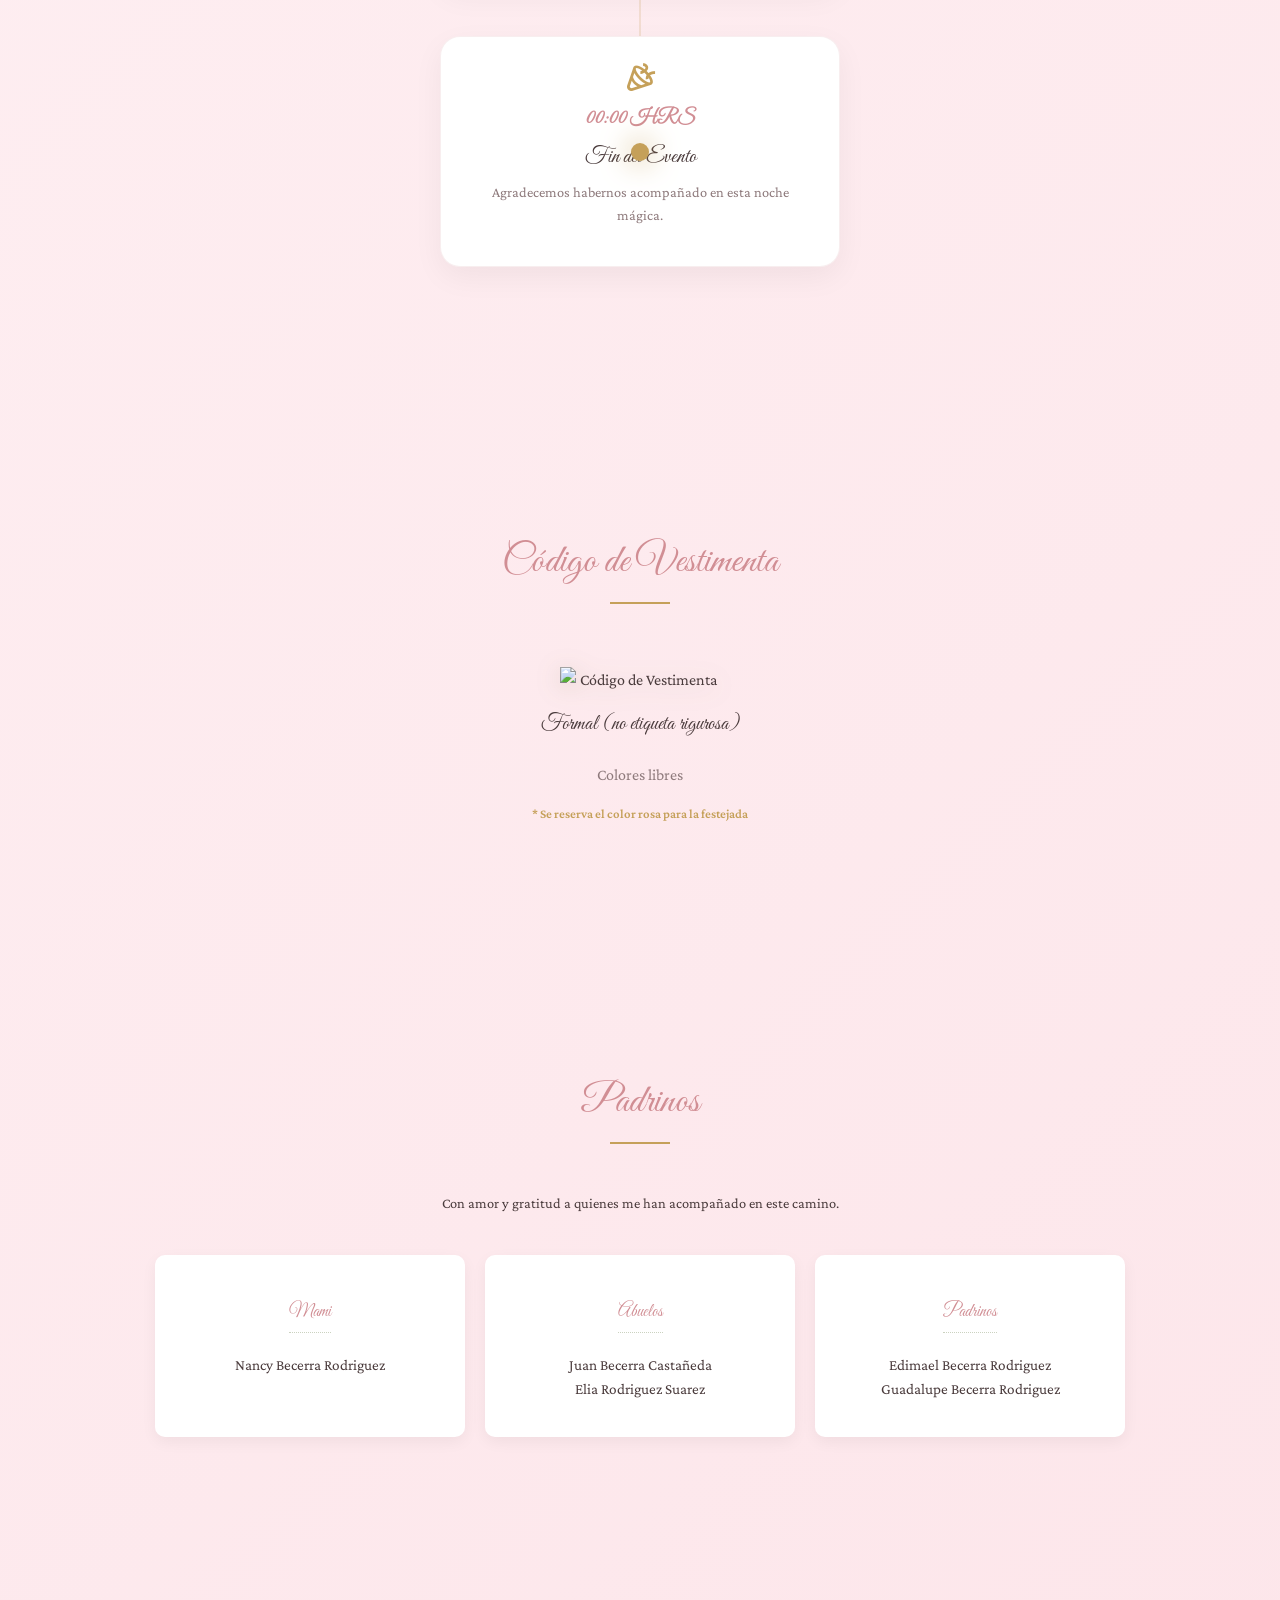
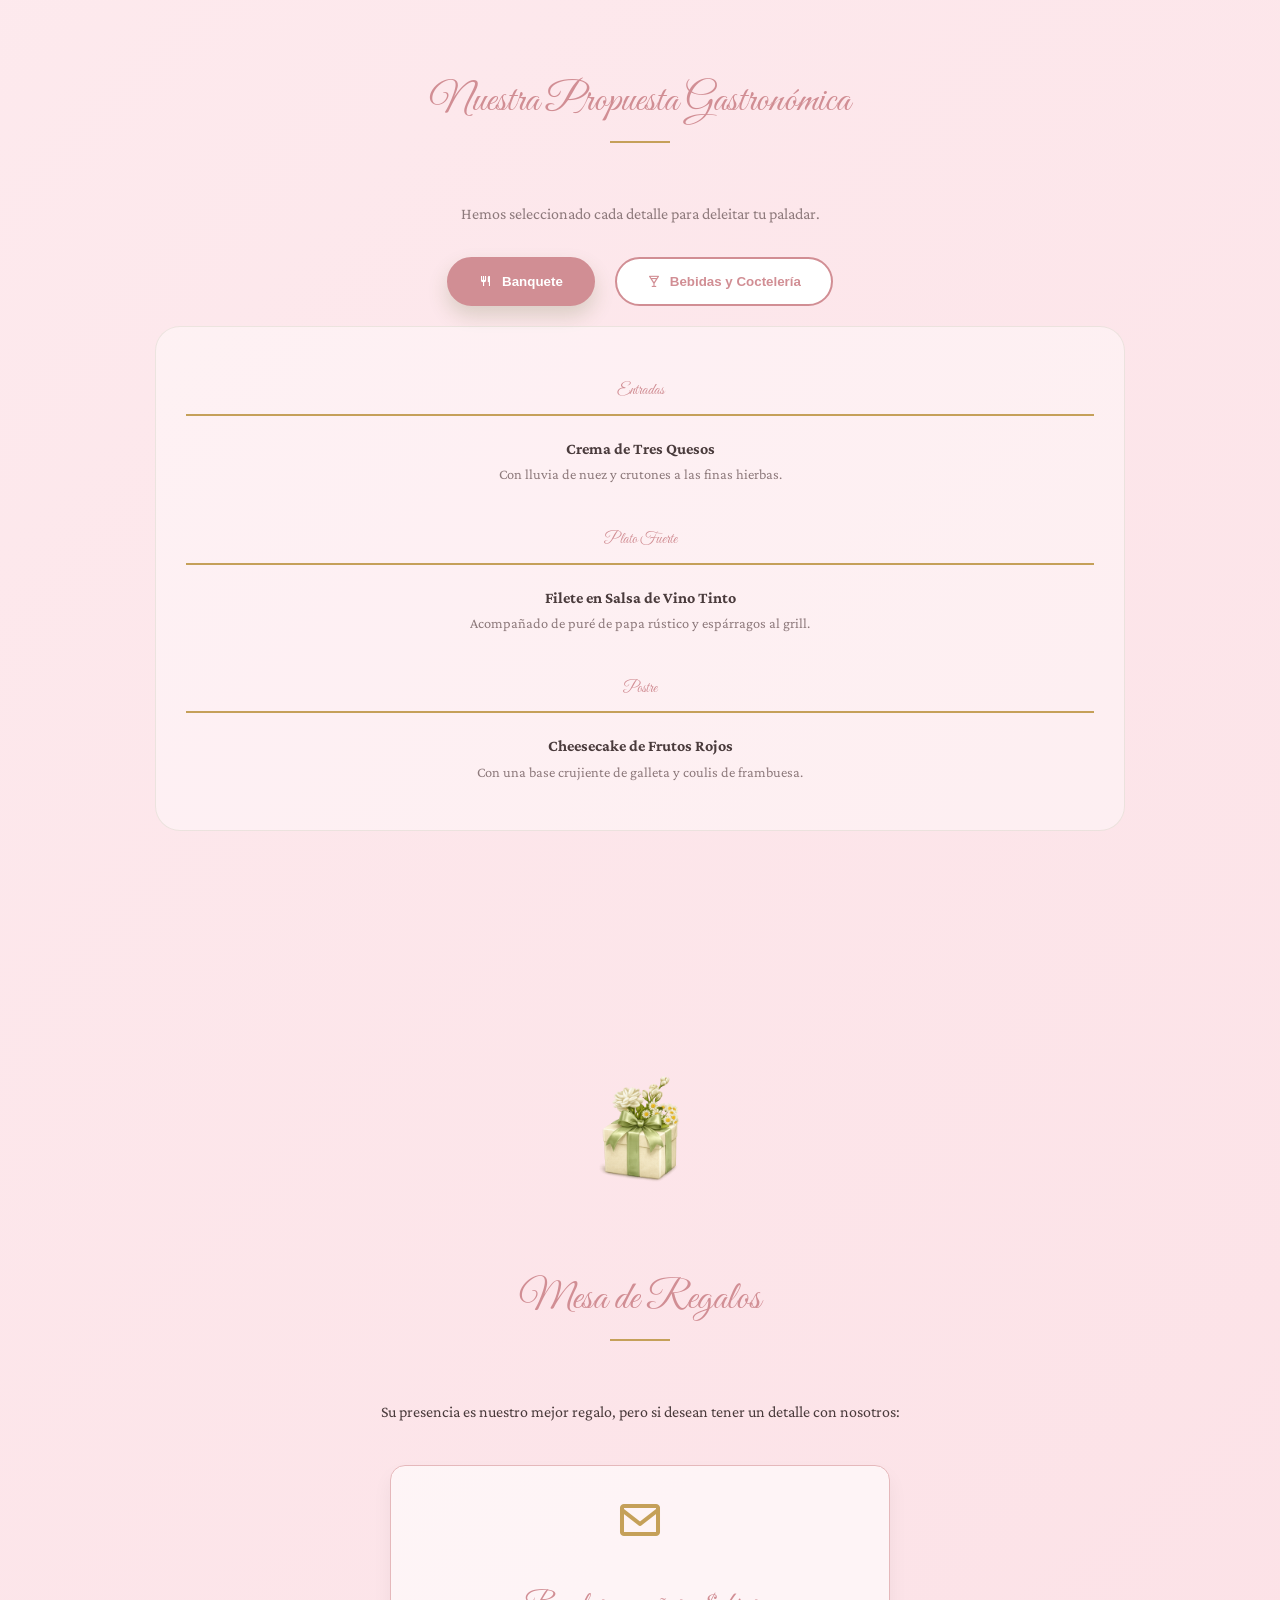
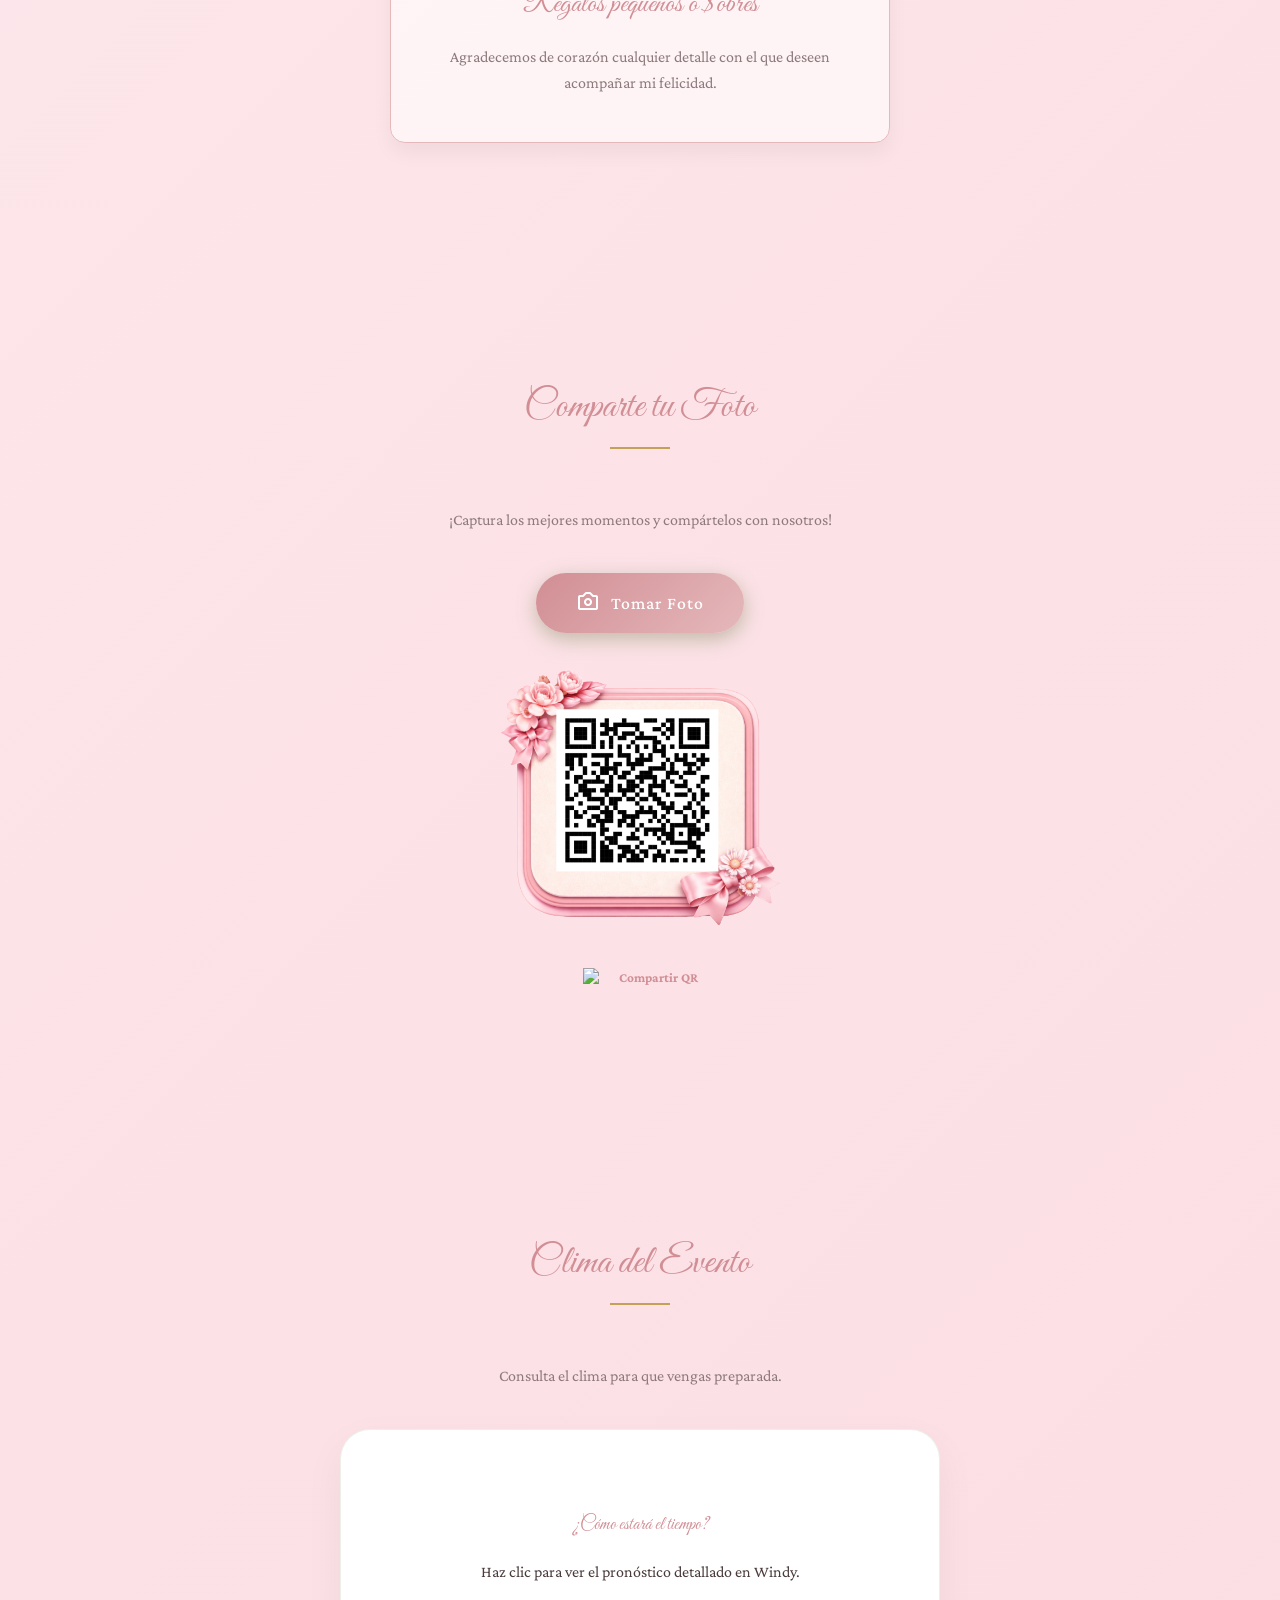
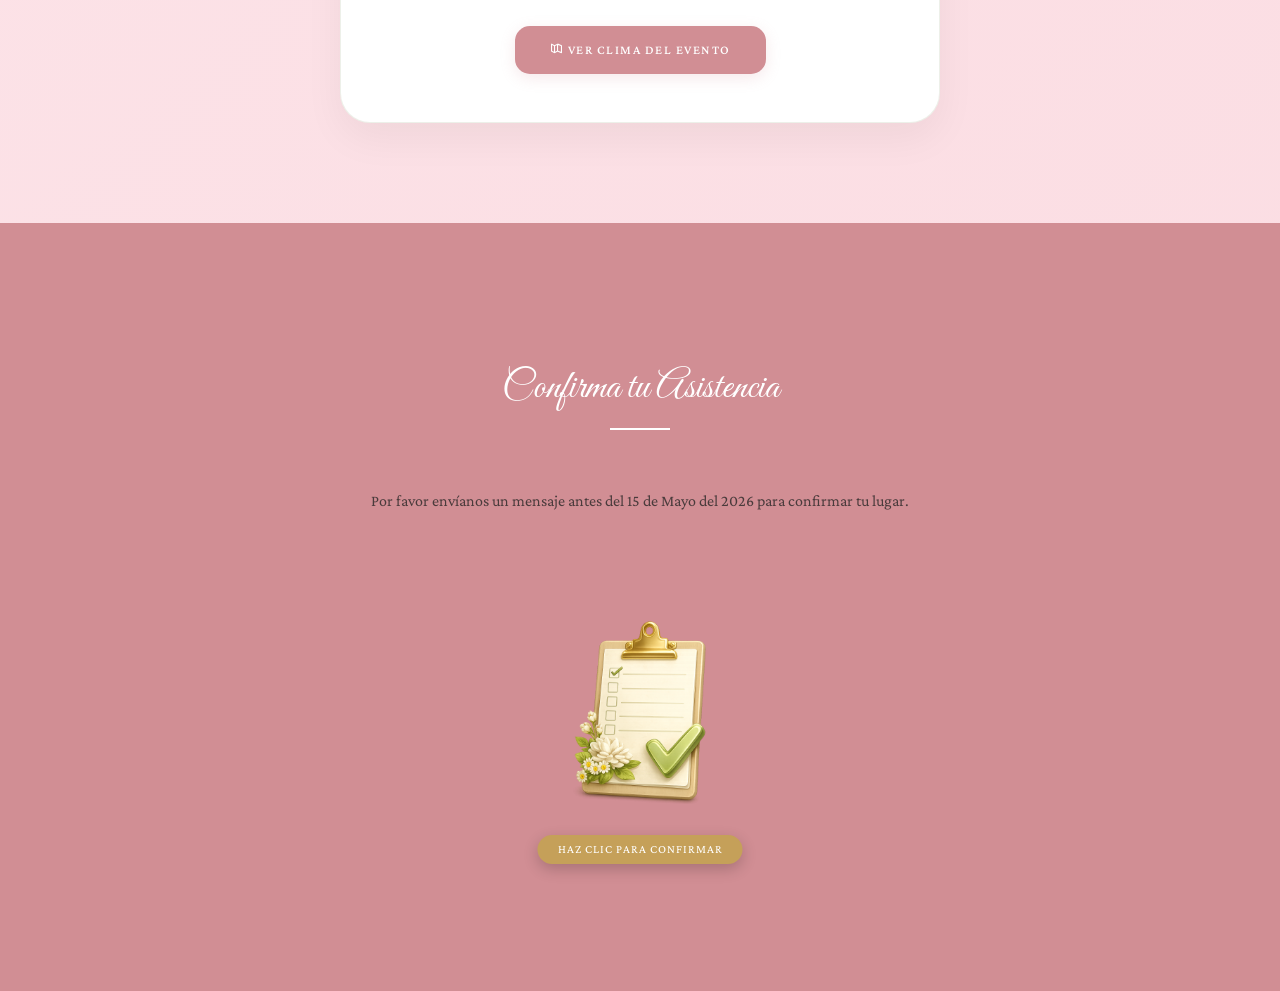
==== commit 5a8eac98: "Update RSVP link to WhatsApp with pre-filled guest information template" ====
--- a/index.html
+++ b/index.html
@@ -482,9 +482,9 @@
             </div>
             <div class="container text-center reveal text-white">
                 <h2 class="section-title title-light">Confirma tu Asistencia</h2>
-                <p class="mt-3 mb-4">Por favor envíanos un mensaje antes de Mayo del 2026 para confirmar tu lugar.</p>
-                
-                <a href="https://primaveraeventsgroup.com/rsvp-angela/" target="_blank" class="rsvp-custom-btn reveal">
+                <p class="mt-3 mb-4">Por favor envíanos un mensaje antes del 15 de Mayo del 2026 para confirmar tu lugar.</p>
+                
+                <a href="https://wa.me/527773481137?text=Hola%2C%20confirmo%20mi%20asistencia%20antes%20del%2015%20de%20mayo%3A%0A%0A%F0%9F%91%A4%20Nombre%3A%0A%F0%9F%93%A7%20Email%3A%0A%F0%9F%91%A5%20N%C3%BAmero%20de%20asistentes%3A%0A%F0%9F%9A%97%20Autom%C3%B3viles%3A%0A%F0%9F%91%B6%20Ni%C3%B1os%3A%0A%F0%9F%93%9D%20Algo%20importante%20a%20considerar%3A" target="_blank" class="rsvp-custom-btn reveal">
                     <img src="confirma.png" alt="Confirmar Asistencia" class="rsvp-img-btn zoom-hover">
                     <span class="rsvp-label">Haz clic para confirmar</span>
                 </a>
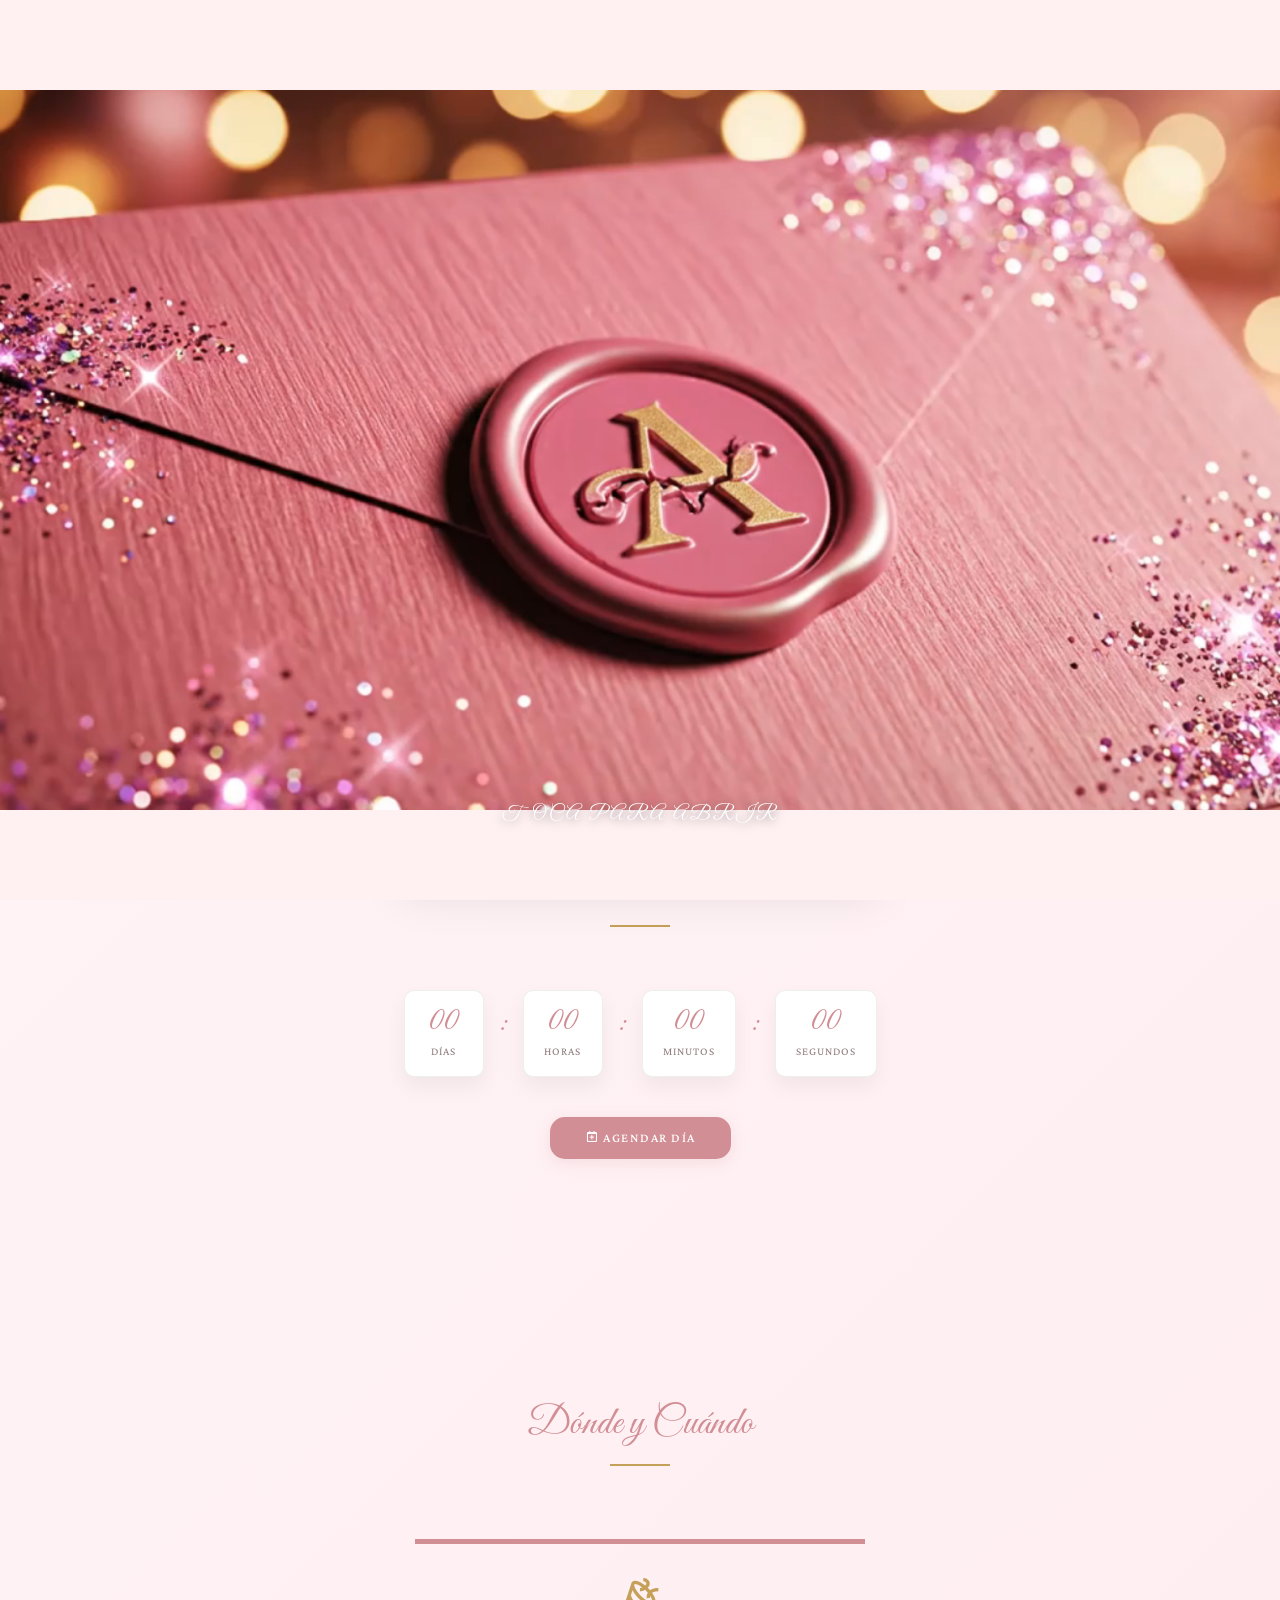
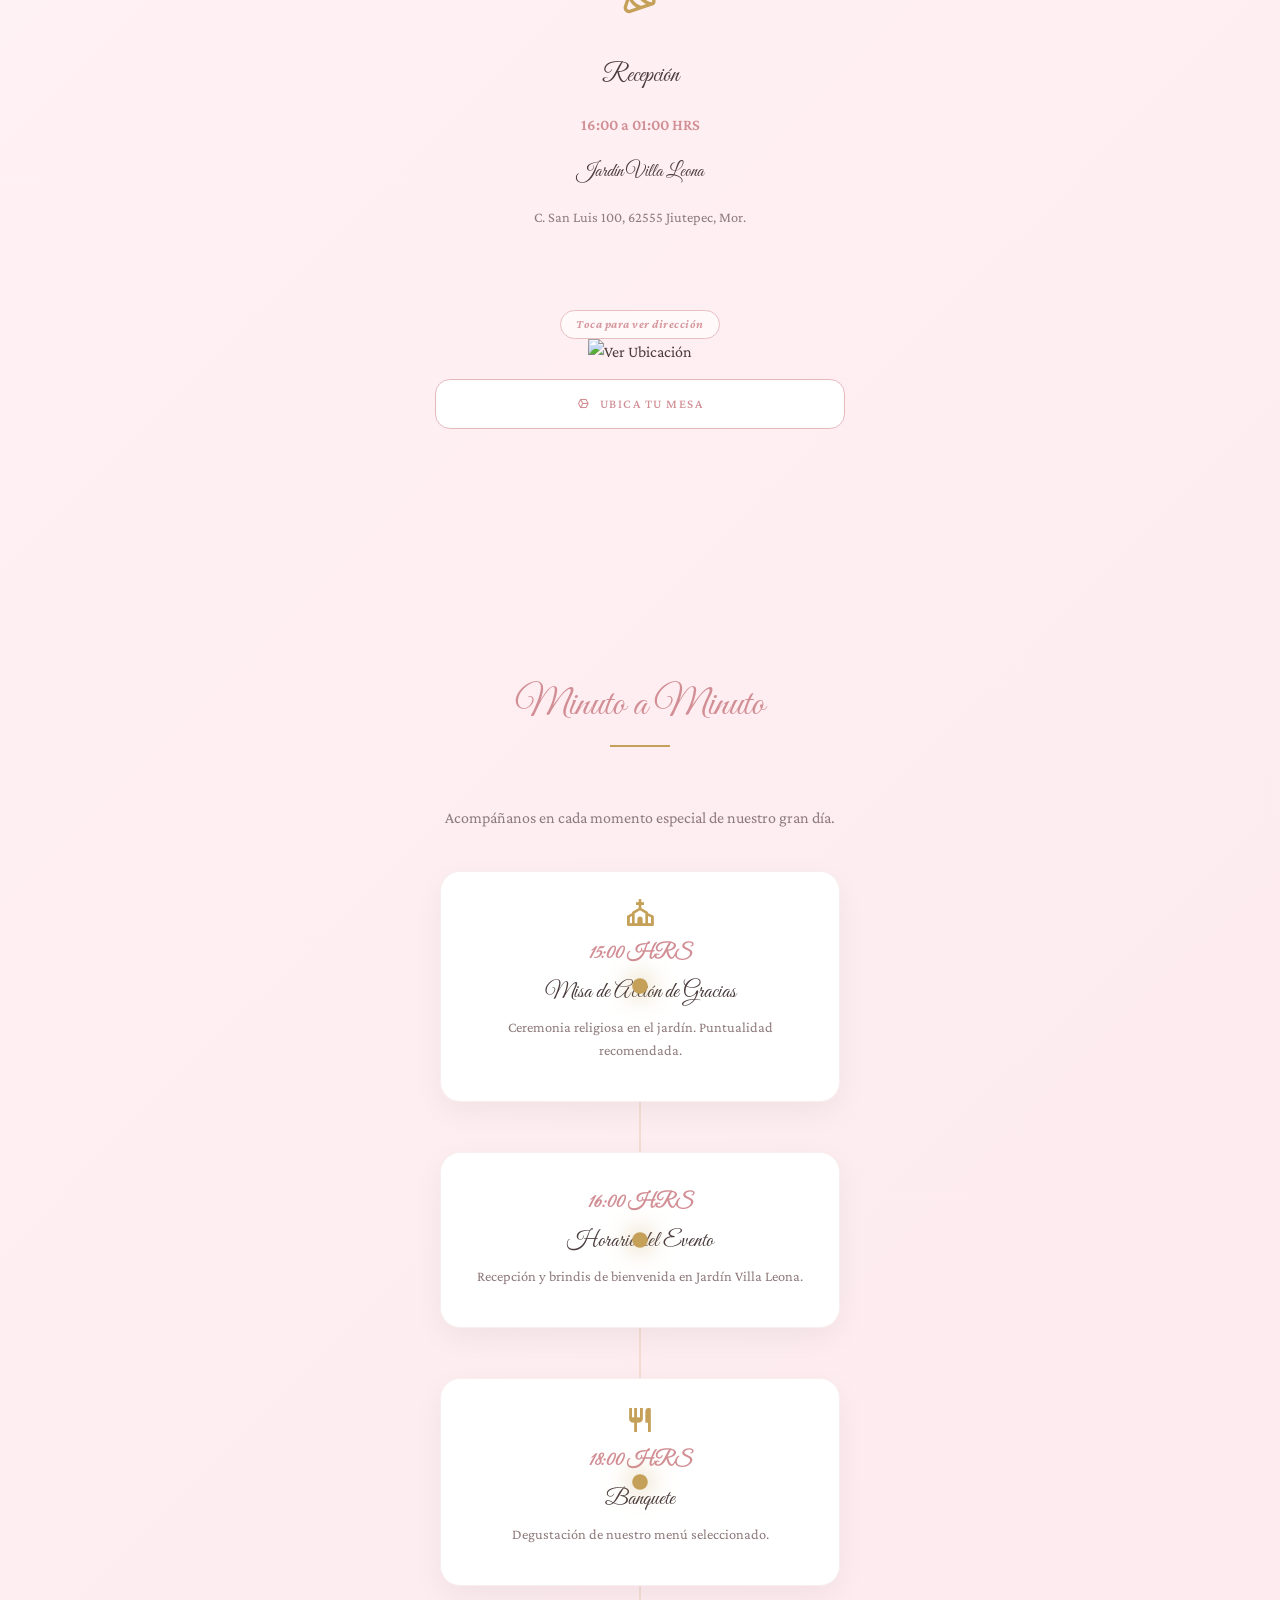
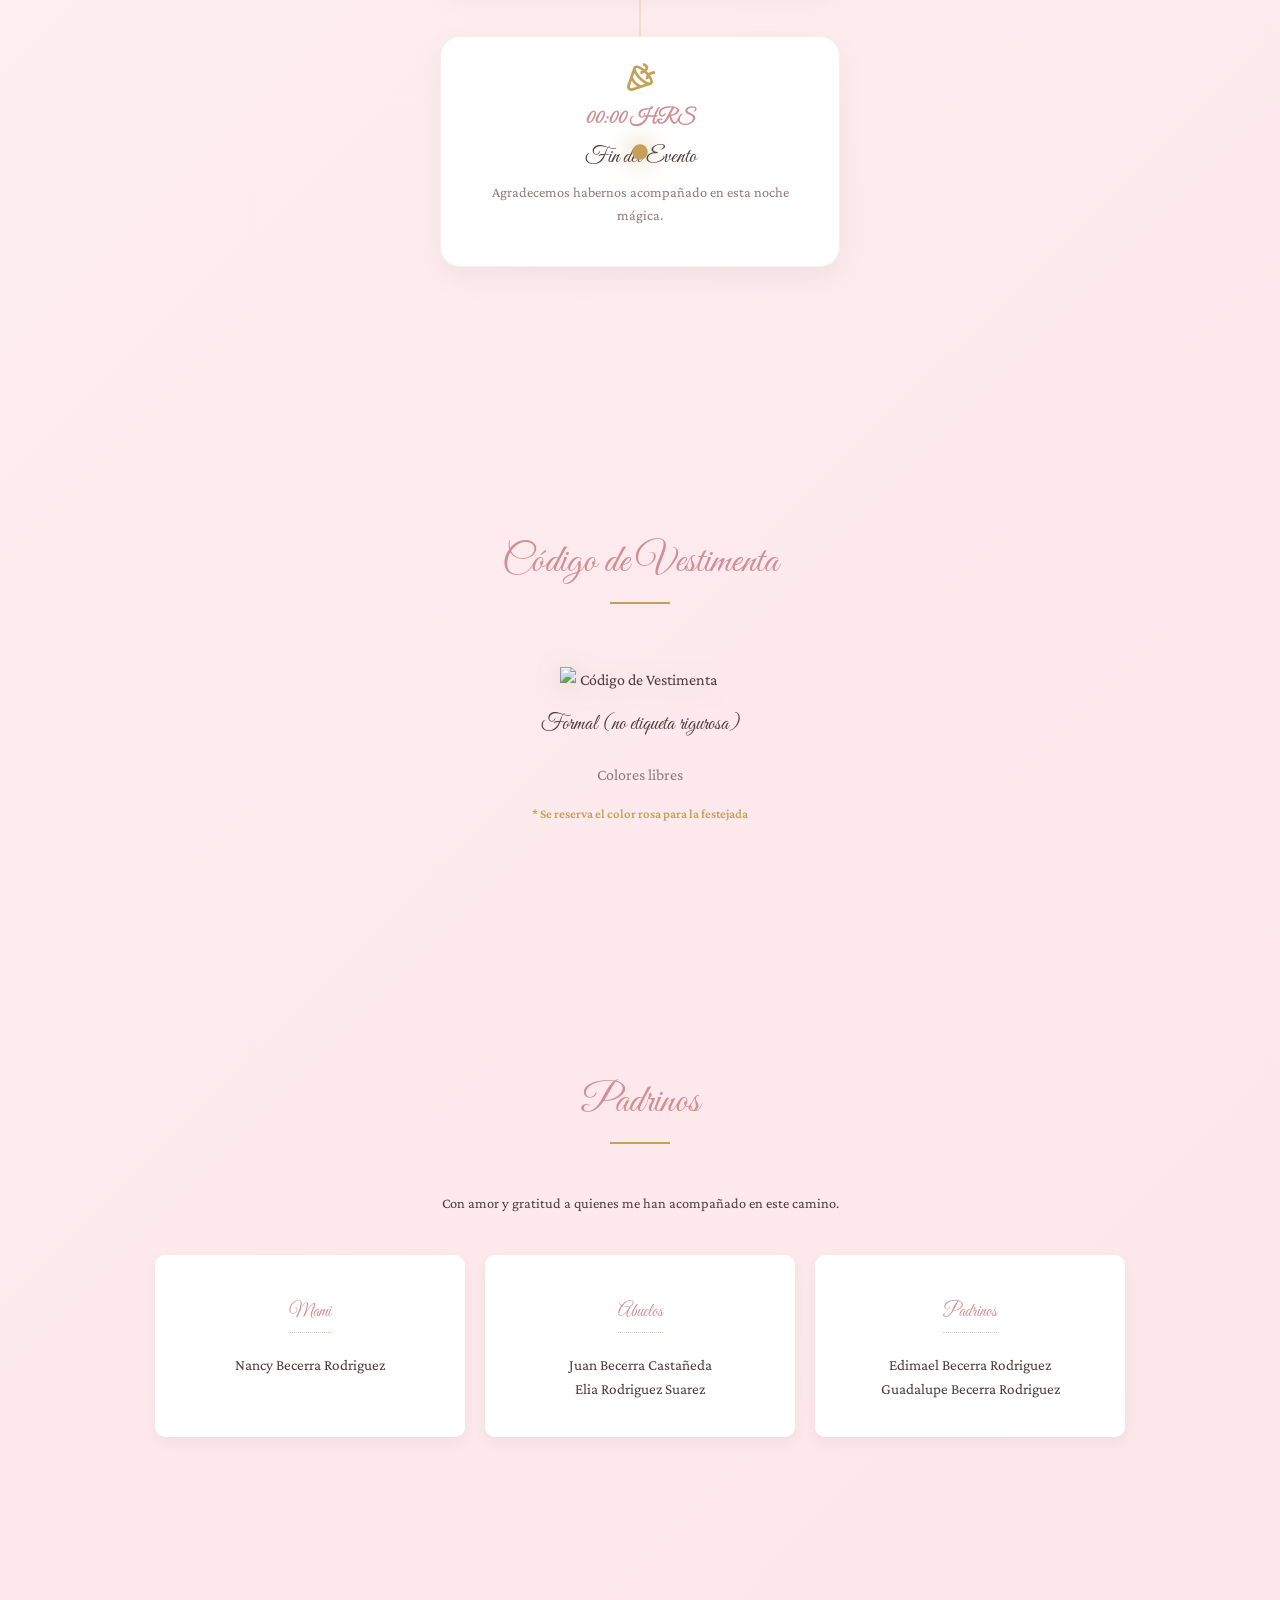
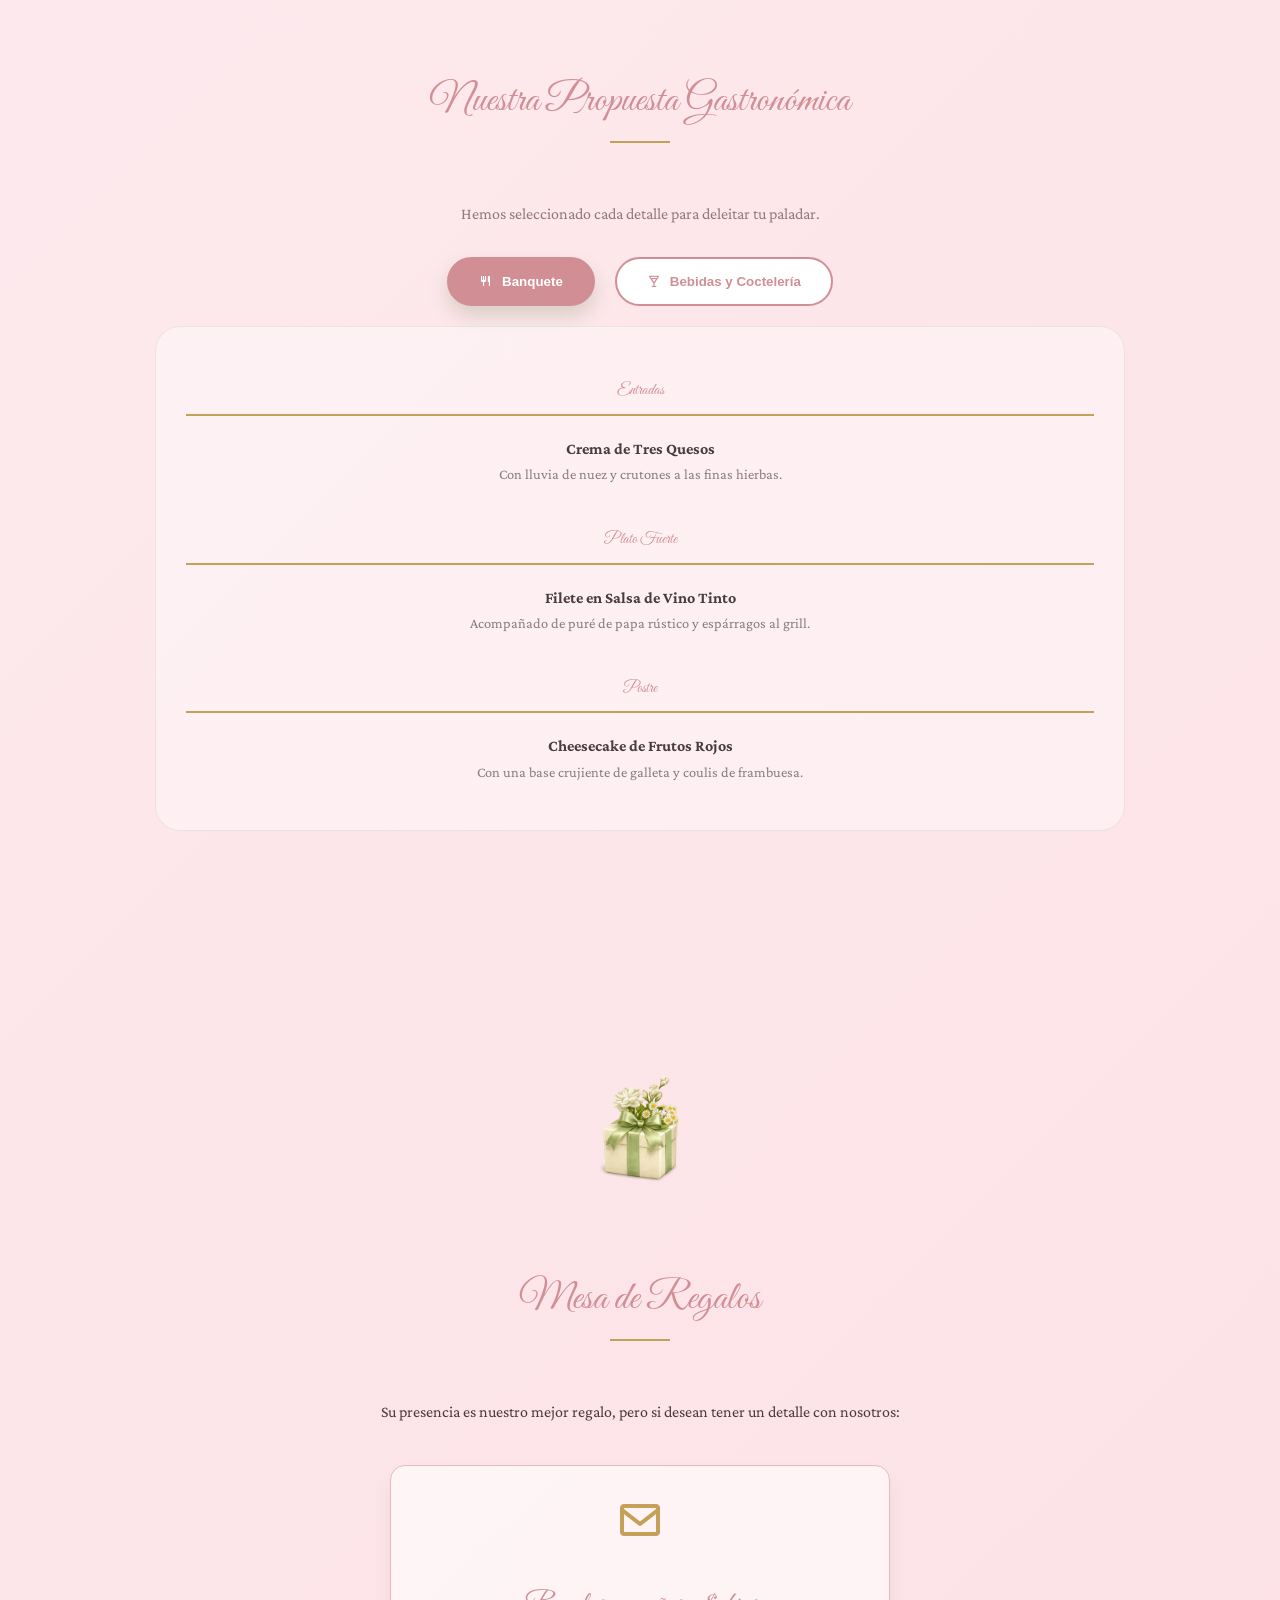
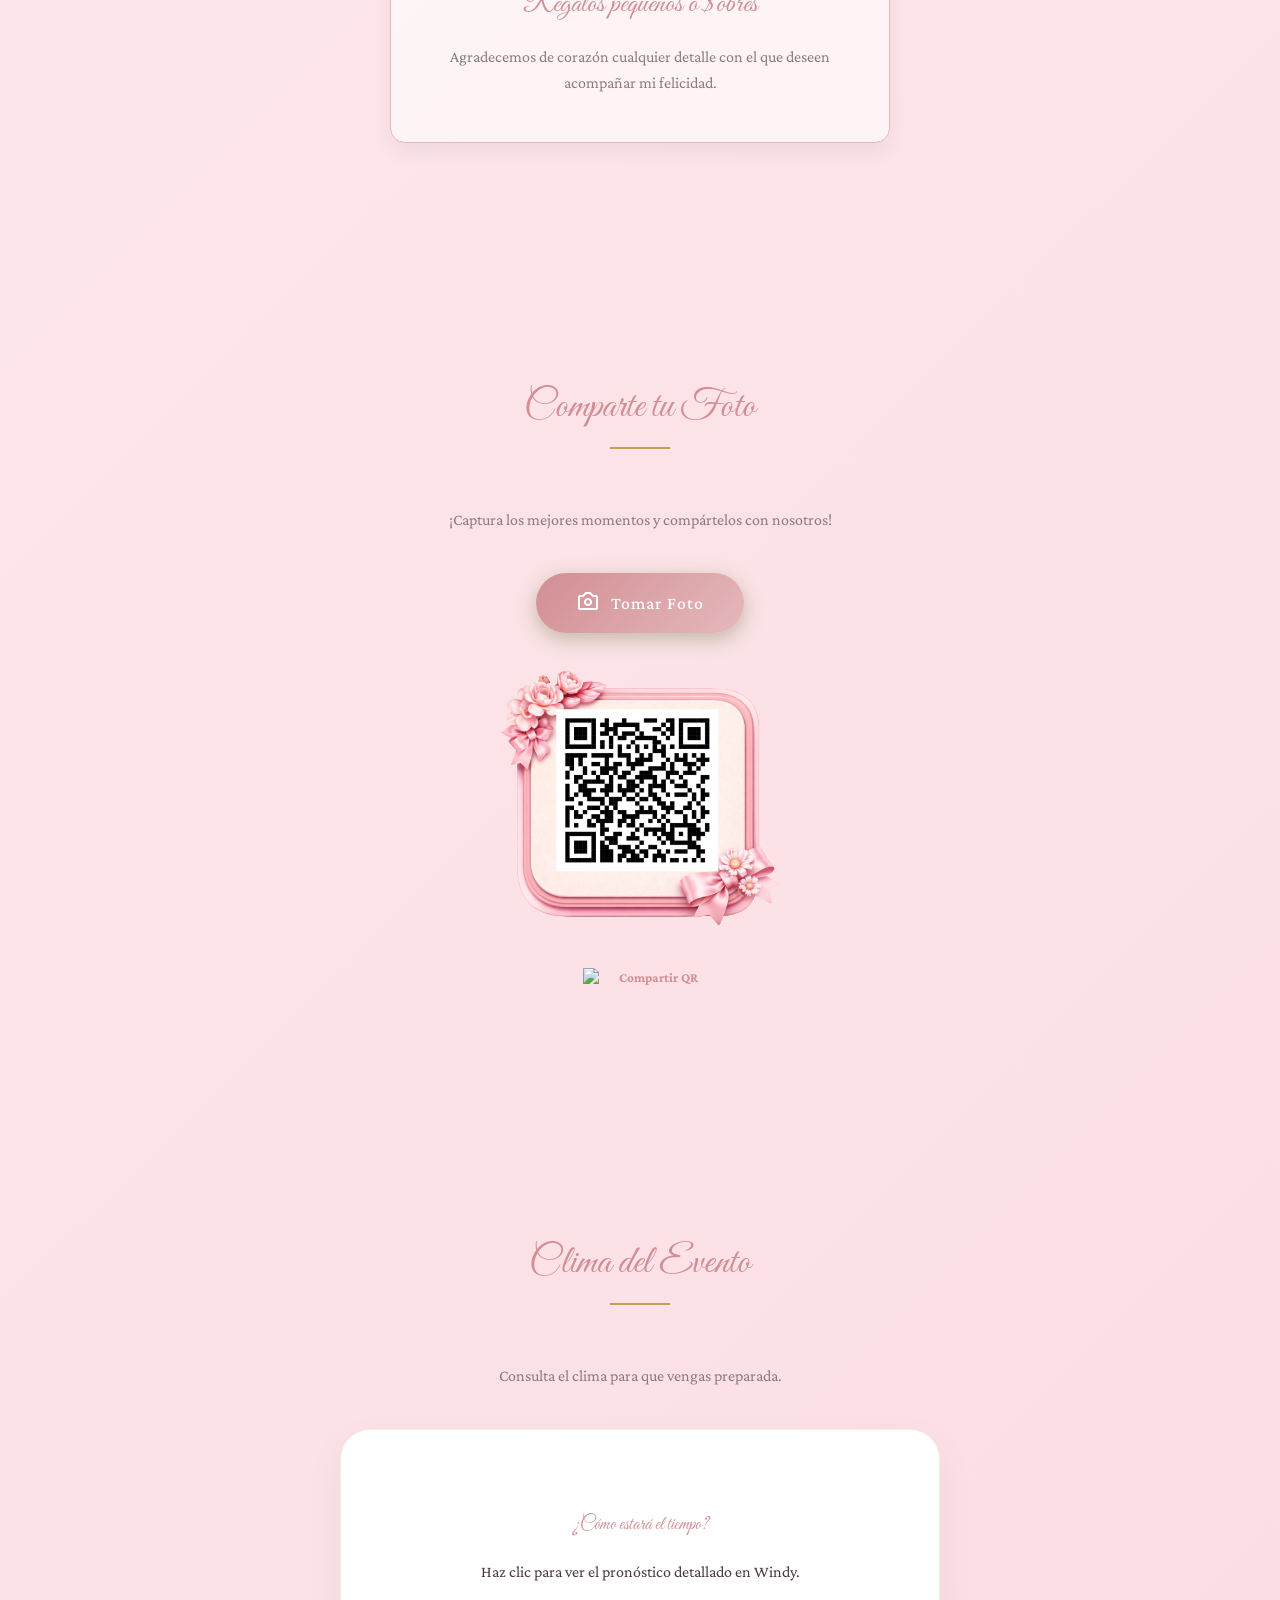
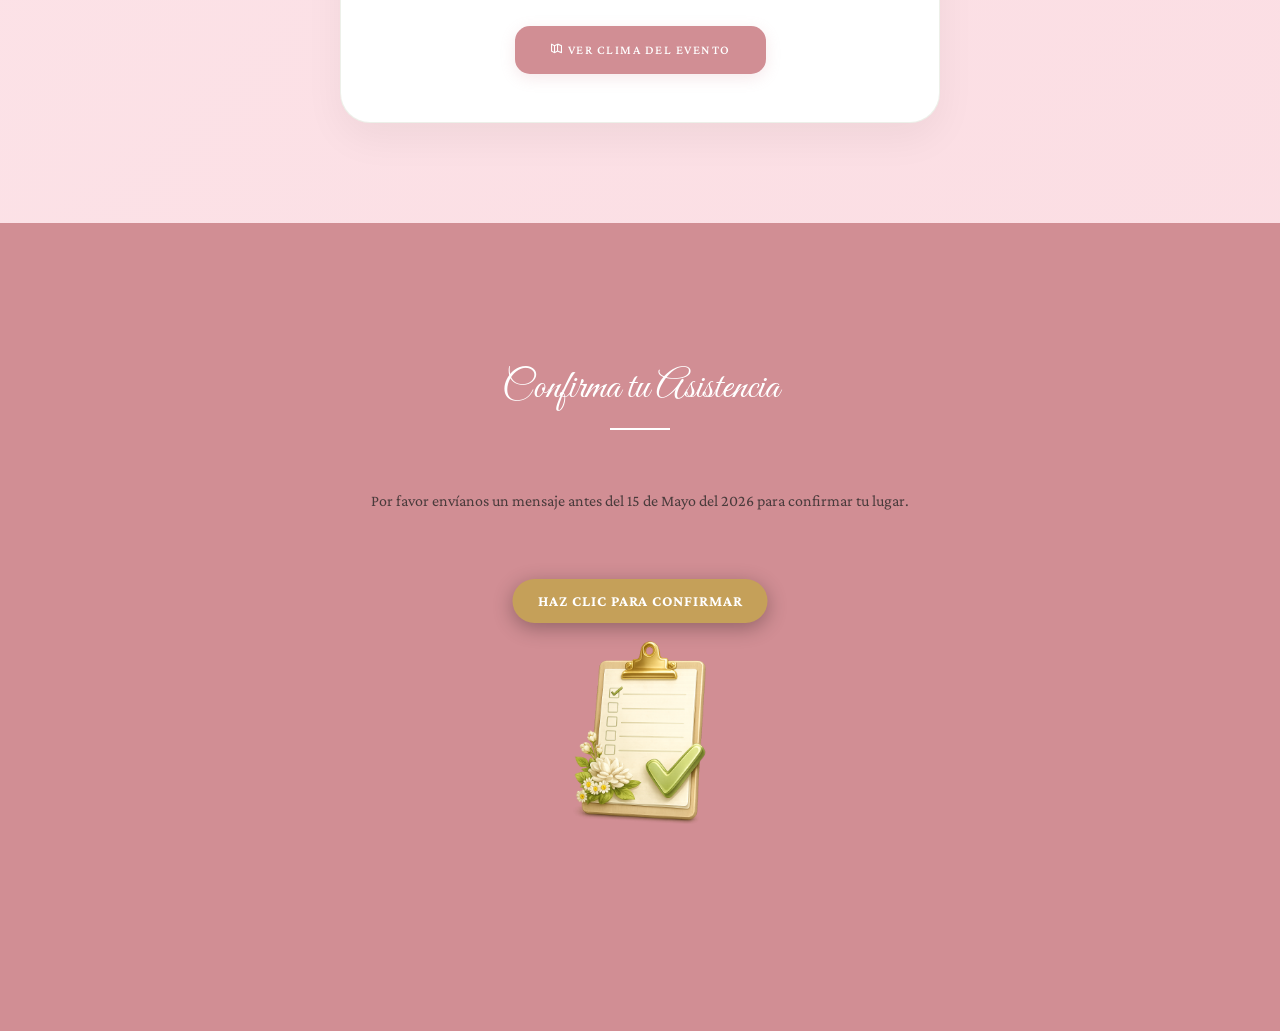
==== commit 582f5491: "Fix: tipografia Pinyon Script, etiqueta confirmar, timeline dots, hora misa 15:00" ====
--- a/index.html
+++ b/index.html
@@ -8,7 +8,7 @@
     <!-- Fonts -->
     <link rel="preconnect" href="https://fonts.googleapis.com">
     <link rel="preconnect" href="https://fonts.gstatic.com" crossorigin>
-    <link href="https://fonts.googleapis.com/css2?family=Great+Vibes&family=Montserrat:wght@300;400;500;600&family=Crimson+Pro:wght@400;600&display=swap" rel="stylesheet">
+    <link href="https://fonts.googleapis.com/css2?family=Great+Vibes&family=Pinyon+Script&family=Montserrat:wght@300;400;500;600&family=Crimson+Pro:wght@400;600&display=swap" rel="stylesheet">
     
     <!-- Icons -->
     <link href="https://unpkg.com/boxicons@2.1.4/css/boxicons.min.css" rel="stylesheet">
@@ -94,7 +94,7 @@
             
             <div class="hero-video-container">
                 <!-- Video de portada (muted for autoplay, strict preloading for GitHub Pages) -->
-                <video id="hero-video" class="hero-video" autoplay loop muted playsinline preload="auto" poster="sobre.png">
+                <video id="hero-video" class="hero-video" autoplay loop muted playsinline preload="auto">
                     <source src="portada.mp4?v=final_robust" type="video/mp4">
                 </video>
             </div>
@@ -216,7 +216,7 @@
                         <div class="timeline-dot"></div>
                         <div class="timeline-content">
                             <i class='bx bx-church event-icon'></i>
-                            <span class="time-tag">14:30 HRS</span>
+                            <span class="time-tag">15:00 HRS</span>
                             <h3 class="event-title">Misa de Acción de Gracias</h3>
                             <p class="event-desc">Ceremonia religiosa en el jardín. Puntualidad recomendada.</p>
                         </div>
@@ -484,9 +484,9 @@
                 <h2 class="section-title title-light">Confirma tu Asistencia</h2>
                 <p class="mt-3 mb-4">Por favor envíanos un mensaje antes del 15 de Mayo del 2026 para confirmar tu lugar.</p>
                 
-                <a href="https://wa.me/527773481137?text=Hola%2C%20confirmo%20mi%20asistencia%20antes%20del%2015%20de%20mayo%3A%0A%0A%F0%9F%91%A4%20Nombre%3A%0A%F0%9F%93%A7%20Email%3A%0A%F0%9F%91%A5%20N%C3%BAmero%20de%20asistentes%3A%0A%F0%9F%9A%97%20Autom%C3%B3viles%3A%0A%F0%9F%91%B6%20Ni%C3%B1os%3A%0A%F0%9F%93%9D%20Algo%20importante%20a%20considerar%3A" target="_blank" class="rsvp-custom-btn reveal">
+                <a href="https://wa.me/527773481137?text=Hola%2C%20favor%20de%20completar%20la%20siguiente%20informaci%C3%B3n%20para%20confirmar%20tu%20asistencia%20antes%20del%2015%20de%20mayo%3A%0A%0A%F0%9F%91%A4%20Nombre%20completo%3A%20%5B%20%20%20%20%20%20%20%20%20%20%20%20%5D%0A%0A%F0%9F%91%A5%20N%C3%BAmero%20de%20adultos%20que%20asistir%C3%A1n%3A%20%5B%20%20%20%20%20%20%20%20%20%20%20%20%5D%0A%0A%F0%9F%91%B6%20N%C3%BAmero%20de%20ni%C3%B1os%20que%20asistir%C3%A1n%3A%20%5B%20%20%20%20%20%20%20%20%20%20%20%20%5D%0A%0A%F0%9F%9A%97%20N%C3%BAmero%20de%20autom%C3%B3viles%20que%20utilizar%C3%A1n%3A%20%5B%20%20%20%20%20%20%20%20%20%20%20%20%5D%0A%0A%F0%9F%93%A7%20Correo%20electr%C3%B3nico%3A%20%5B%20%20%20%20%20%20%20%20%20%20%20%20%5D%0A%0A%F0%9F%93%B1%20N%C3%BAmero%20de%20contacto%20para%20recibir%20actualizaciones%20del%20evento%3A%20%5B%20%20%20%20%20%20%20%20%20%20%20%20%5D%0A%0A%F0%9F%93%9D%20Algo%20importante%20a%20considerar%3A%20%5B%20%20%20%20%20%20%20%20%20%20%20%20%5D" target="_blank" class="rsvp-custom-btn reveal">
+                    <span class="rsvp-label">Haz clic para confirmar</span>
                     <img src="confirma.png" alt="Confirmar Asistencia" class="rsvp-img-btn zoom-hover">
-                    <span class="rsvp-label">Haz clic para confirmar</span>
                 </a>
             </div>
         </section>
--- a/css/styles.css
+++ b/css/styles.css
@@ -659,15 +659,20 @@
     font-weight: 700;
 }
 
+
 .names-cursive {
-    font-family: var(--font-head);
-    color: var(--accent-color) !important;
-    font-size: clamp(2.5rem, 6vw, 3.5rem);
-    font-weight: 500;
-    text-shadow: 0 1px 4px rgba(0,0,0,0.1);
+    font-family: 'Pinyon Script', cursive;
+    background: linear-gradient(135deg, #C5A059 0%, #E8C86A 40%, #F5D38A 50%, #E8C86A 60%, #C5A059 100%);
+    -webkit-background-clip: text;
+    background-clip: text;
+    -webkit-text-fill-color: transparent;
+    font-size: clamp(1.8rem, 5vw, 3.2rem);
+    font-weight: 400;
     margin: 0;
     line-height: 1.2;
-    min-height: 1.2em; /* Ensures the container does not collapse on desktop while JS is typing */
+    min-height: 1.2em;
+    white-space: nowrap;
+    filter: drop-shadow(0 2px 4px rgba(160, 120, 50, 0.3));
 }
 
 @keyframes slideDownAnchor {
@@ -906,7 +911,7 @@
 .rsvp-custom-btn {
     position: relative;
     display: inline-block !important;
-    margin: 30px auto !important;
+    margin: 50px auto !important;
     text-align: center !important;
     cursor: pointer;
 }
@@ -921,20 +926,28 @@
 
 .rsvp-label {
     position: absolute;
-    bottom: -10px;
+    top: -25px;
     left: 50%;
     transform: translateX(-50%);
     background: var(--accent-color);
     color: white;
-    padding: 5px 20px;
-    border-radius: 20px;
-    font-size: 0.75rem;
+    padding: 10px 25px;
+    border-radius: 25px;
+    font-size: 0.95rem;
+    font-weight: 700;
     white-space: nowrap;
     letter-spacing: 1px;
     text-transform: uppercase;
-    box-shadow: 0 5px 15px rgba(0,0,0,0.2);
+    box-shadow: 0 5px 20px rgba(0,0,0,0.3);
     pointer-events: none;
-    z-index: 5;
+    z-index: 10;
+    animation: btnPulse 2s infinite;
+}
+
+@keyframes btnPulse {
+    0% { transform: translateX(-50%) scale(1); }
+    50% { transform: translateX(-50%) scale(1.08); box-shadow: 0 8px 25px rgba(197, 160, 89, 0.5); }
+    100% { transform: translateX(-50%) scale(1); }
 }
 
 /* Desktop reduction for rsvp */
@@ -1855,14 +1868,14 @@
 }
 
 @media (max-width: 768px) {
-    .timeline::before { left: 10px; }
-    .timeline-dot { left: 10px; }
+    .timeline::before { left: 15px; }
+    .timeline-dot { left: 15px; }
     .timeline-content { 
-        width: calc(100% - 30px); 
-        margin-left: 30px;
+        width: calc(100% - 50px); 
+        margin-left: 50px;
         text-align: left;
-        padding: 15px 20px; /* Scaled down padding for mobile so all text fits */
-        font-size: 0.9rem; /* Scaled text so timeline fits */
+        padding: 15px 20px;
+        font-size: 0.9rem;
     }
     .timeline-content h3 { font-size: 1.1rem; }
 }
@@ -1870,7 +1883,13 @@
 .timeline-item.active .timeline-dot {
     background: var(--accent-color);
     box-shadow: 0 0 20px var(--accent-color);
-    transform: translateX(-50%) scale(1.5);
+    transform: translateX(-50%) scale(1.3);
+}
+
+@media (max-width: 768px) {
+    .timeline-item.active .timeline-dot {
+        transform: scale(1.3);
+    }
 }
 
 .time-tag {
@@ -1902,22 +1921,7 @@
     display: block;
 }
 
-@media (max-width: 768px) {
-    .timeline::before {
-        left: 30px;
-    }
-    .timeline-dot {
-        left: 30px;
-    }
-    .timeline-content {
-        width: calc(100% - 70px);
-        margin-left: 70px !important;
-        text-align: left !important;
-    }
-    .timeline-item:nth-child(odd) .timeline-content {
-        transform: translateX(50px);
-    }
-}
+/* Duplicate mobile timeline block removed — unified above */
 
 /* MENUS SECTION ======================================== */
 .menu-btn-container {
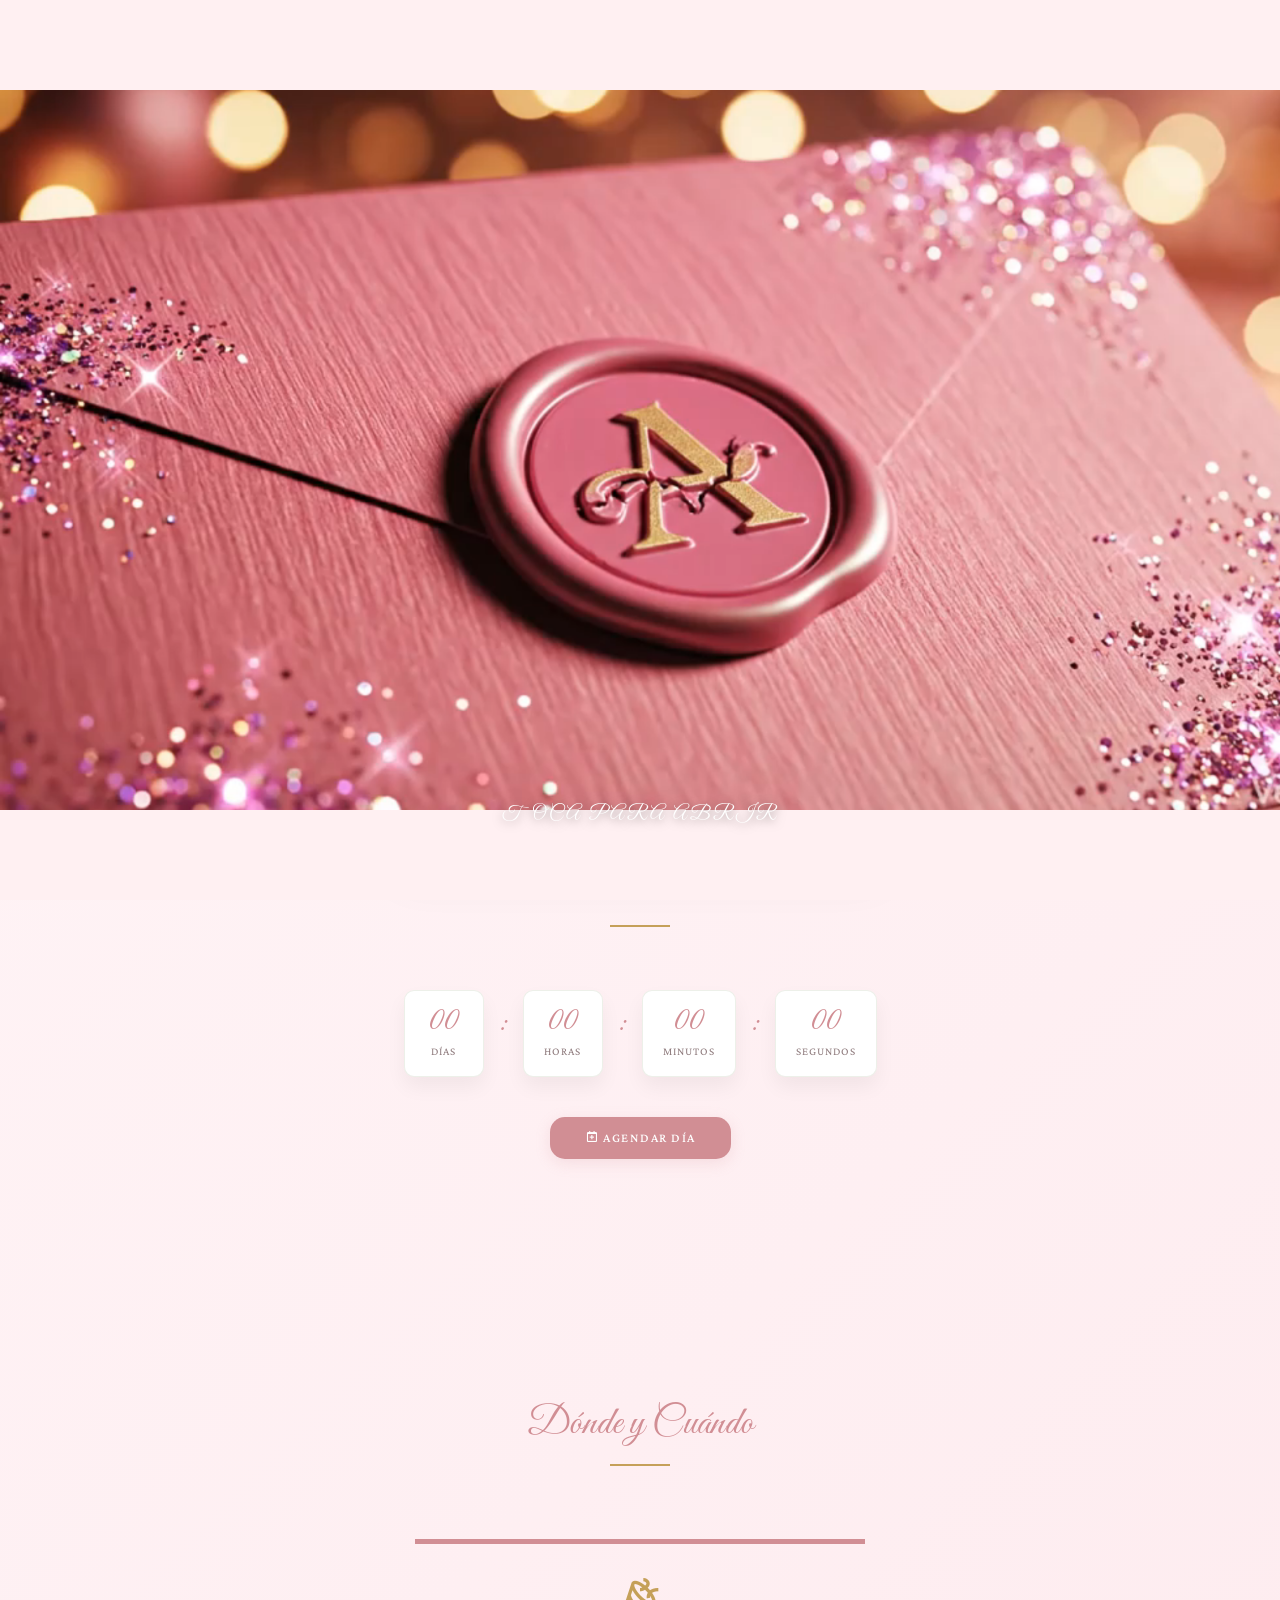
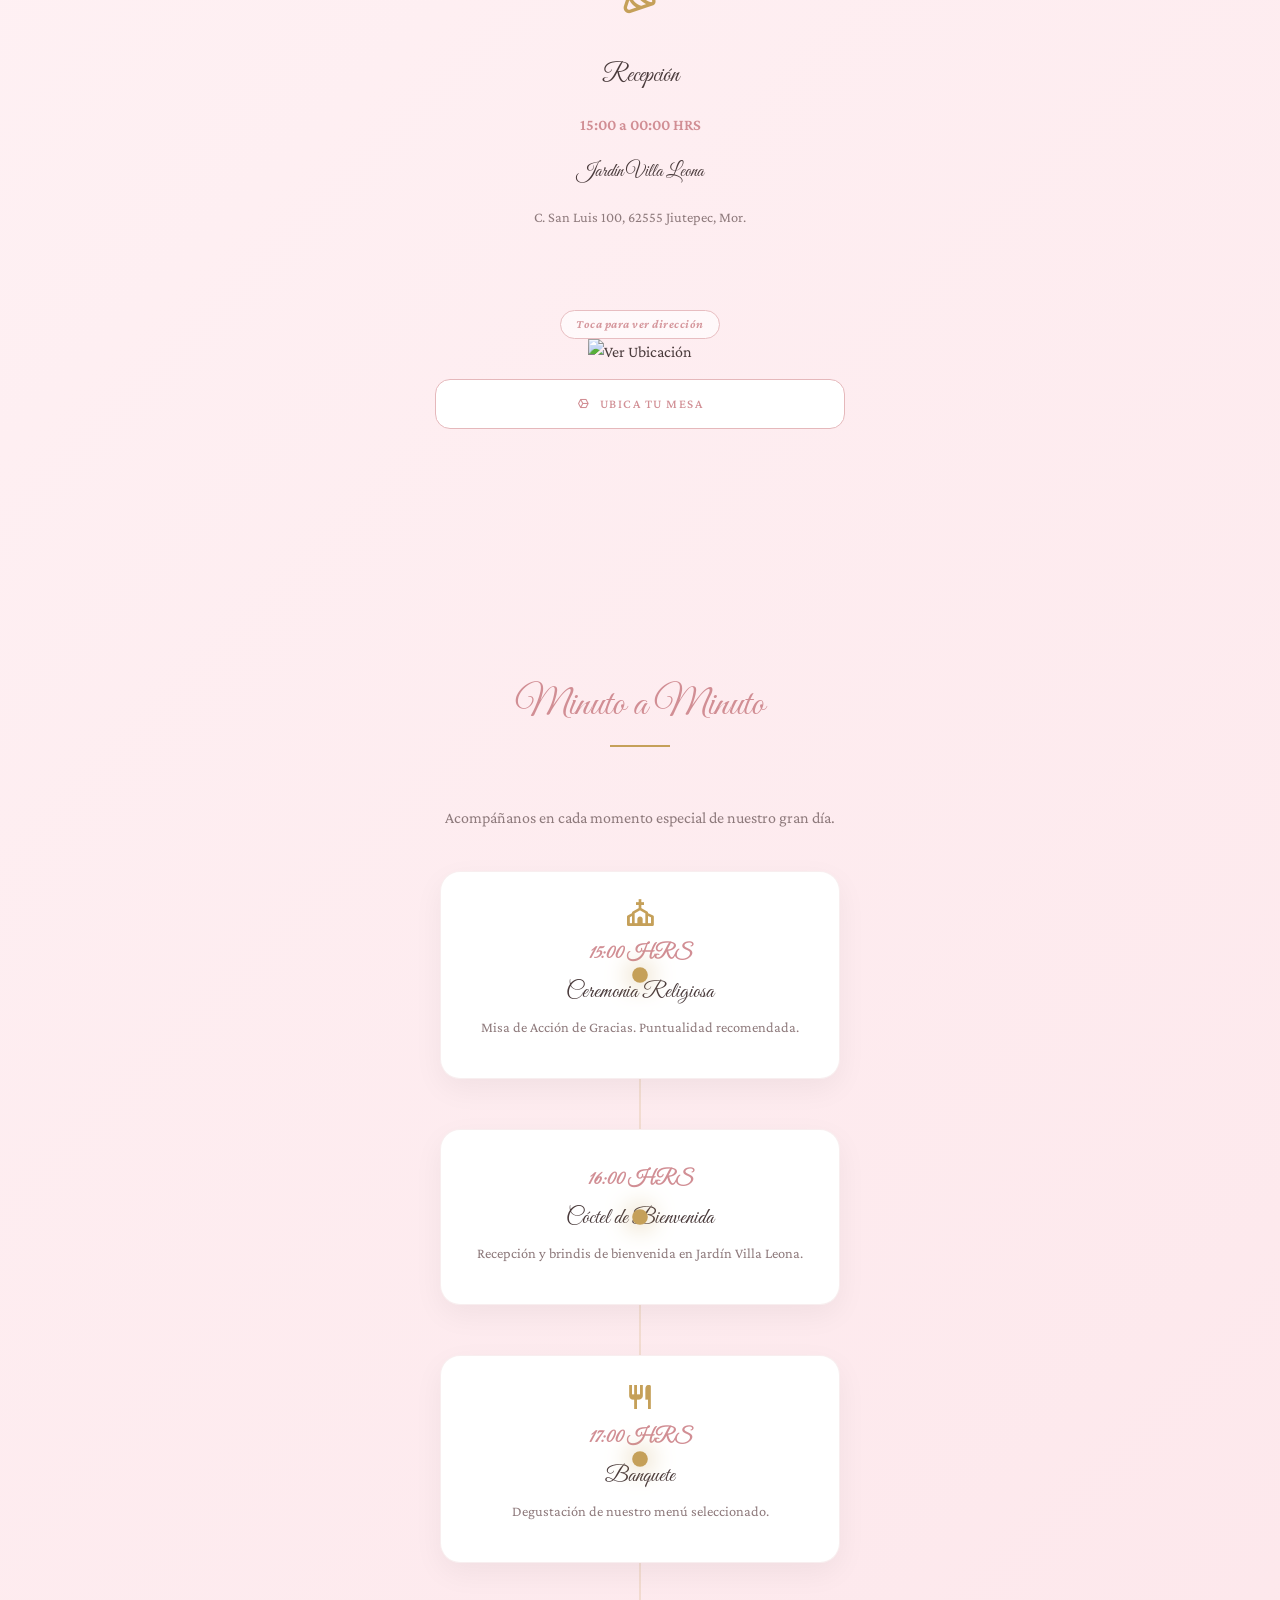
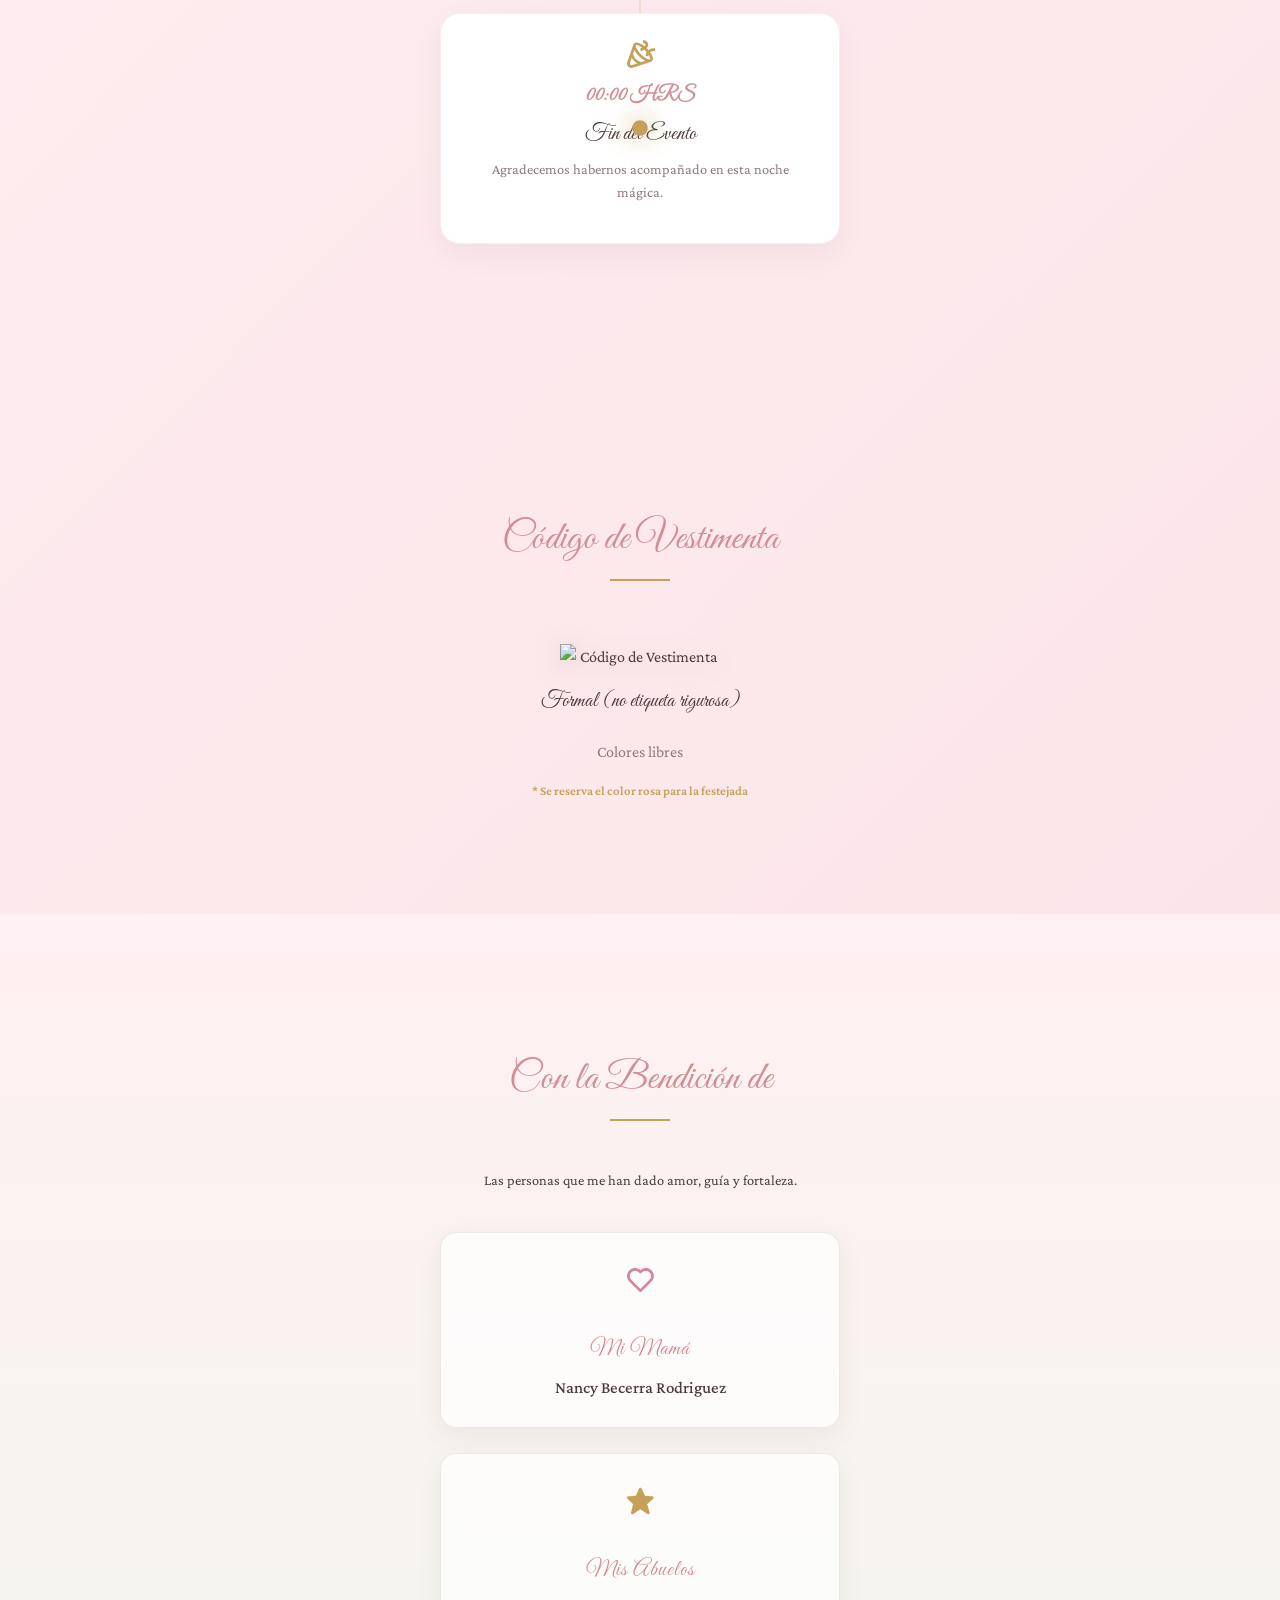
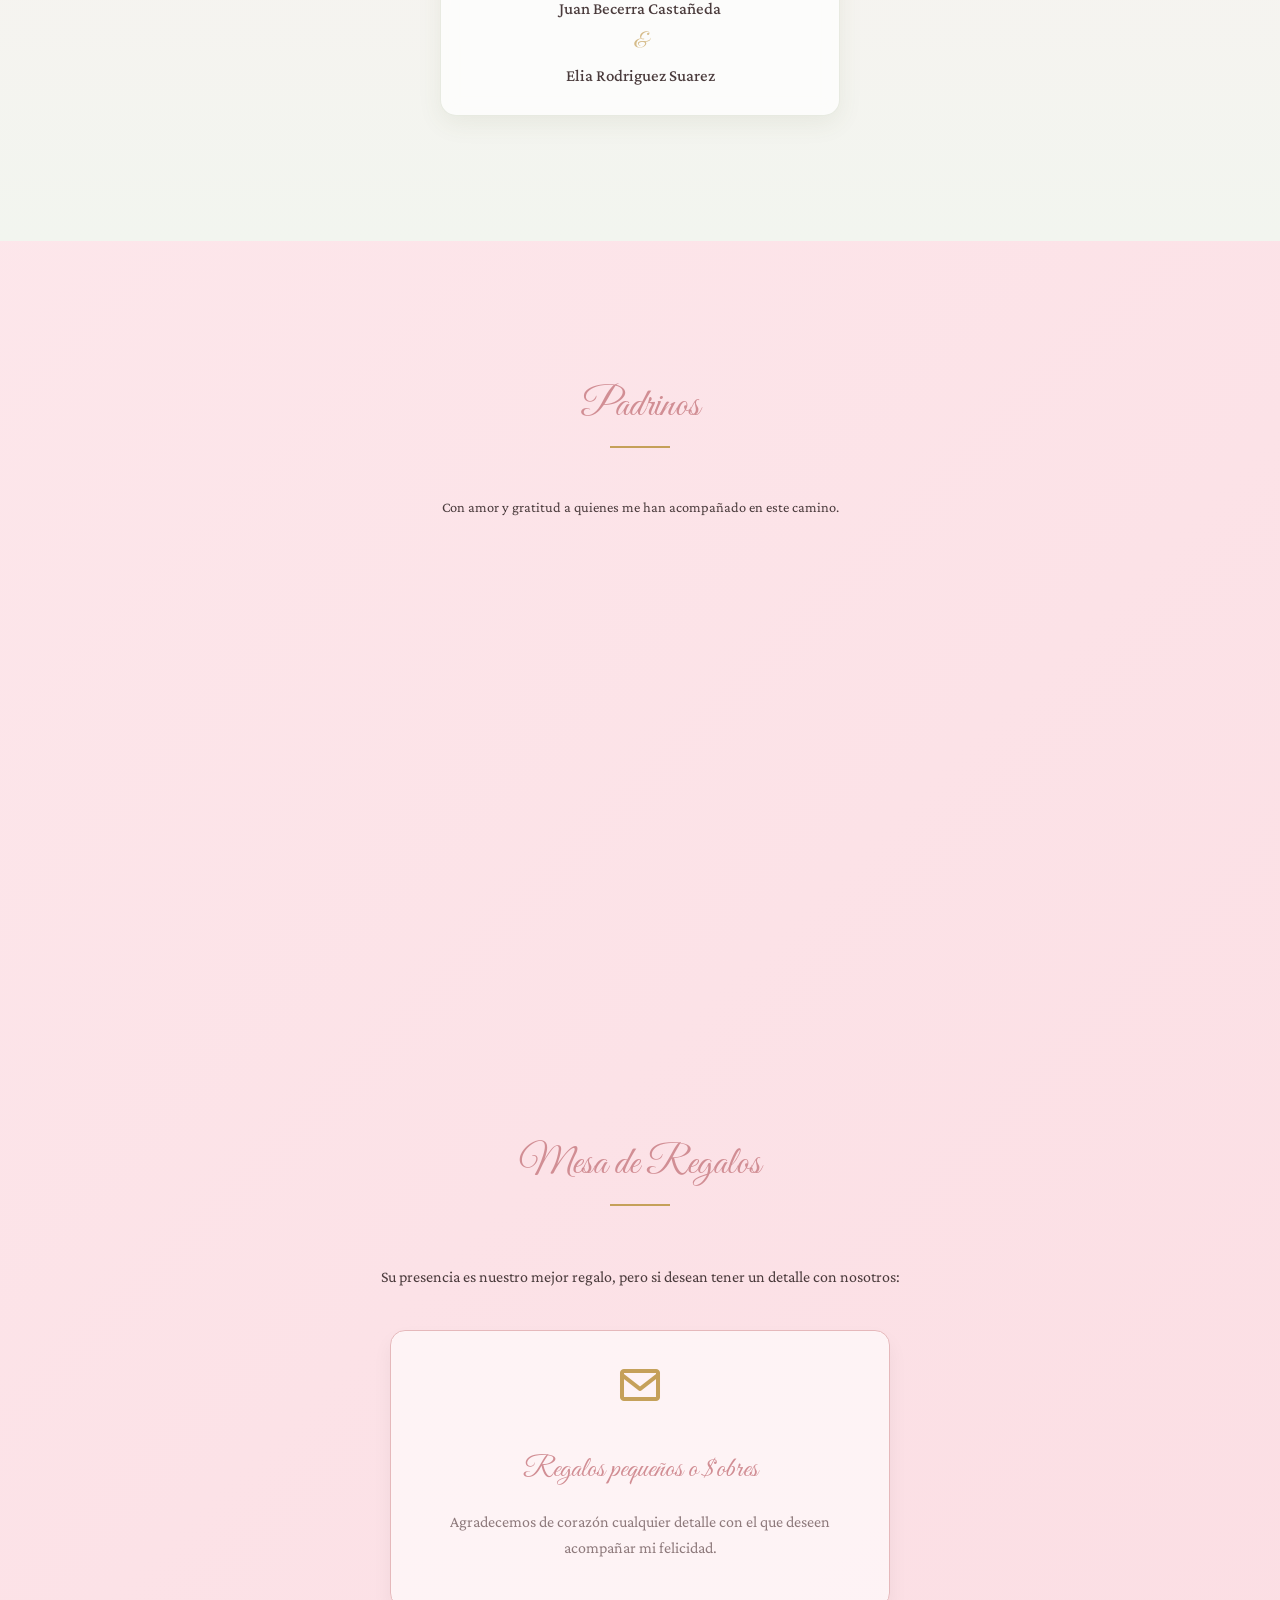
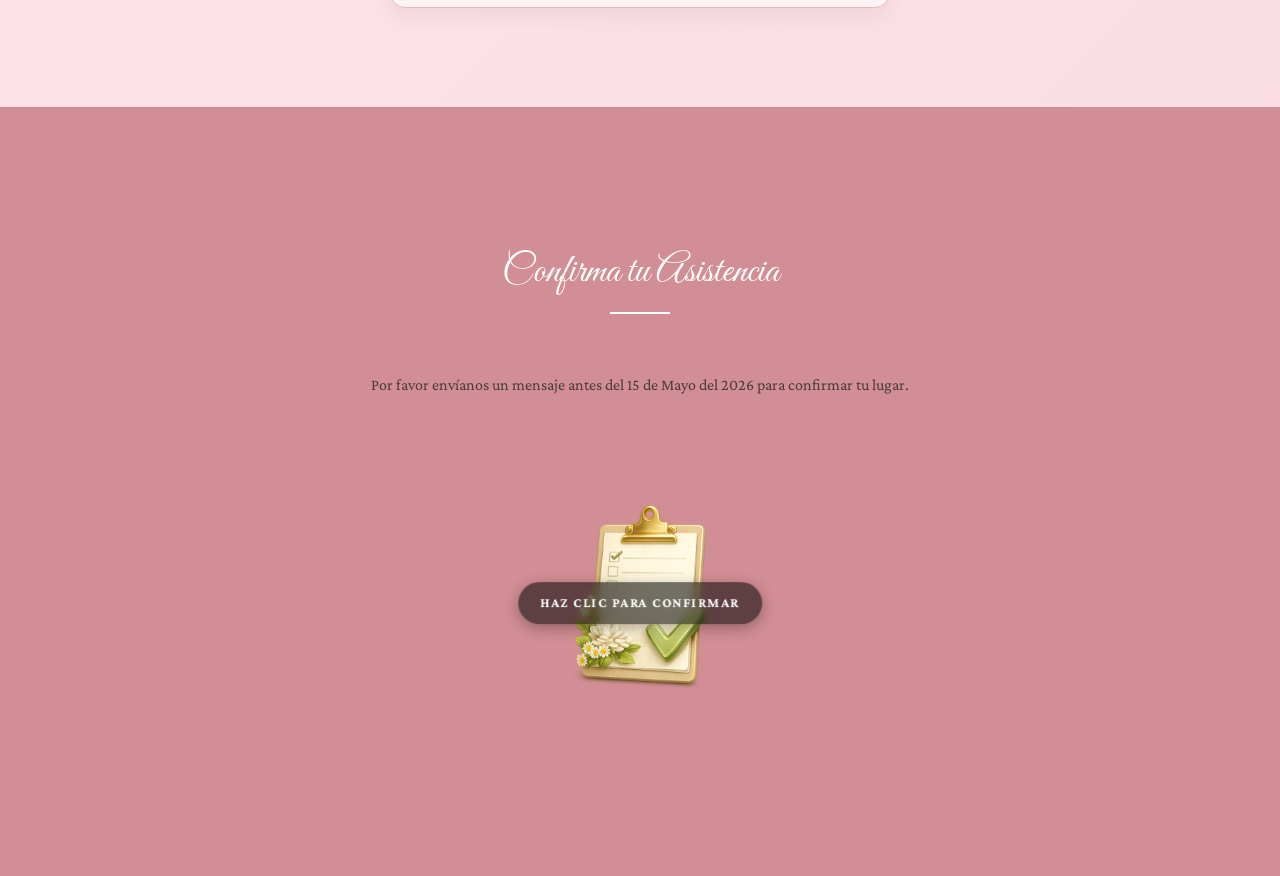
==== commit f820f469: "Agregar sección Familia (Mamá y Abuelos) y padrino Max Quiñones" ====
--- a/index.html
+++ b/index.html
@@ -49,14 +49,12 @@
     <nav class="floating-nav">
         <ul>
             <li><a href="#hero" class="active" title="Inicio"><i class='bx bx-home-heart'></i></a></li>
-            <li><a href="#clima" title="Clima"><i class='bx bx-cloud-snow'></i></a></li>
             <li><a href="#itinerario" title="Itinerario"><i class='bx bx-time-five'></i></a></li>
             <li><a href="#ubicacion" title="Ubicación"><i class='bx bx-map'></i></a></li>
-            <li><a href="#menus" title="Menús"><i class='bx bx-dish'></i></a></li>
             <li><a href="#codigo-vestimenta" title="Código"><i class='bx bx-closet' ></i></a></li>
+            <li><a href="#familia" title="Familia"><i class='bx bx-heart-circle'></i></a></li>
             <li><a href="#padrinos" title="Padrinos"><i class='bx bx-group'></i></a></li>
             <li><a href="#mesa-regalos" title="Regalos"><i class='bx bx-gift'></i></a></li>
-            <li><a href="#fotos" title="Fotos"><i class='bx bx-camera'></i></a></li>
             <li><a href="#rsvp" title="Asistencia"><i class='bx bx-check-double'></i></a></li>
         </ul>
     </nav>
@@ -176,7 +174,7 @@
                     <div class="card event-card card-flip-up slide-in-right">
                         <div class="card-icon"><i class='bx bx-party'></i></div>
                         <h3 class="text-reveal">Recepción</h3>
-                        <p class="time text-reveal">16:00 a 01:00 HRS</p>
+                        <p class="time text-reveal">15:00 a 00:00 HRS</p>
                         <p class="place text-reveal">Jardín Villa Leona</p>
                         <p class="address text-reveal">C. San Luis 100, 62555 Jiutepec, Mor.</p>
                         
@@ -217,8 +215,8 @@
                         <div class="timeline-content">
                             <i class='bx bx-church event-icon'></i>
                             <span class="time-tag">15:00 HRS</span>
-                            <h3 class="event-title">Misa de Acción de Gracias</h3>
-                            <p class="event-desc">Ceremonia religiosa en el jardín. Puntualidad recomendada.</p>
+                            <h3 class="event-title">Ceremonia Religiosa</h3>
+                            <p class="event-desc">Misa de Acción de Gracias. Puntualidad recomendada.</p>
                         </div>
                     </div>
 
@@ -228,7 +226,7 @@
                         <div class="timeline-content">
                             <i class='bx bx-glass event-icon'></i>
                             <span class="time-tag">16:00 HRS</span>
-                            <h3 class="event-title">Horario del Evento</h3>
+                            <h3 class="event-title">Cóctel de Bienvenida</h3>
                             <p class="event-desc">Recepción y brindis de bienvenida en Jardín Villa Leona.</p>
                         </div>
                     </div>
@@ -238,7 +236,7 @@
                         <div class="timeline-dot"></div>
                         <div class="timeline-content">
                             <i class='bx bx-restaurant event-icon'></i>
-                            <span class="time-tag">18:00 HRS</span>
+                            <span class="time-tag">17:00 HRS</span>
                             <h3 class="event-title">Banquete</h3>
                             <p class="event-desc">Degustación de nuestro menú seleccionado.</p>
                         </div>
@@ -279,6 +277,38 @@
             </div>
         </section>
 
+        <!-- SECCIÓN: FAMILIA (MAMÁ Y ABUELOS) -->
+        <section id="familia" class="familia-section py-5 section-fold" style="position: relative;">
+            <div class="section-corner-container">
+                <img src="esquinasuperiorizquierda.png" alt="" class="section-corner corner-tl">
+                <img src="esquinasuperiorderecha.png" alt="" class="section-corner corner-tr">
+                <img src="esquina1.png" alt="" class="section-corner corner-bl">
+                <img src="esquina2.png" alt="" class="section-corner corner-br">
+            </div>
+            <div class="container text-center reveal-fold">
+                <h2 class="section-title">Con la Bendición de</h2>
+                <p class="subtitle text-sm mb-4">Las personas que me han dado amor, guía y fortaleza.</p>
+
+                <!-- Mamá -->
+                <div class="familia-group mama-group reveal">
+                    <div class="familia-icon"><i class='bx bx-heart'></i></div>
+                    <h3 class="familia-role">Mi Mamá</h3>
+                    <p class="familia-name">Nancy Becerra Rodriguez</p>
+                </div>
+
+                <!-- Abuelos -->
+                <div class="familia-group abuelos-group reveal">
+                    <div class="familia-icon"><i class='bx bxs-star'></i></div>
+                    <h3 class="familia-role">Mis Abuelos</h3>
+                    <div class="abuelos-names">
+                        <p class="familia-name">Juan Becerra Castañeda</p>
+                        <span class="familia-ampersand">&</span>
+                        <p class="familia-name">Elia Rodriguez Suarez</p>
+                    </div>
+                </div>
+            </div>
+        </section>
+
         <!-- SECCIÓN 5: PADRINOS -->
         <section id="padrinos" class="padrinos-section py-5 section-fold" style="position: relative;">
             <div class="section-corner-container">
@@ -293,93 +323,23 @@
 
                 <div class="padrinos-grid">
                     <div class="padrino-item reveal sequence-1">
-                        <h4>Mami</h4>
-                        <p>Nancy Becerra Rodriguez</p>
+                        <h4>Padrino</h4>
+                        <p>Guadalupe Becerra Rodriguez</p>
                     </div>
                     <div class="padrino-item reveal sequence-2">
-                        <h4>Abuelos</h4>
-                        <p>Juan Becerra Castañeda<br>Elia Rodriguez Suarez</p>
+                        <h4>Padrino</h4>
+                        <p>Maximino Quiñonez</p>
                     </div>
                     <div class="padrino-item reveal sequence-3">
-                        <h4>Padrinos</h4>
-                        <p>Edimael Becerra Rodriguez<br>Guadalupe Becerra Rodriguez</p>
+                        <h4>Padrino</h4>
+                        <p>Edimael Becerra Rodriguez</p>
+                    </div>
+                    <div class="padrino-item reveal sequence-4">
+                        <h4>Padrino</h4>
+                        <p>Max Quiñones</p>
                     </div>
                 </div>
              </div>
-        </section>
-
-        <!-- SECCIÓN: MENÚS -->
-        <section id="menus" class="menus-section py-5" style="position: relative;">
-            <div class="section-corner-container">
-                <img src="esquinasuperiorizquierda.png" alt="" class="section-corner corner-tl">
-                <img src="esquinasuperiorderecha.png" alt="" class="section-corner corner-tr">
-                <img src="esquina1.png" alt="" class="section-corner corner-bl">
-                <img src="esquina2.png" alt="" class="section-corner corner-br">
-            </div>
-            <div class="container text-center reveal">
-                <h2 class="section-title">Nuestra Propuesta Gastronómica</h2>
-                <p class="mt-3 text-muted">Hemos seleccionado cada detalle para deleitar tu paladar.</p>
-                
-                <div class="menu-btn-container">
-                    <button class="btn-menu-toggle active" id="btn-menu-foods">
-                        <i class='bx bx-restaurant'></i> Banquete
-                    </button>
-                    <button class="btn-menu-toggle" id="btn-menu-drinks">
-                        <i class='bx bx-drink'></i> Bebidas y Coctelería
-                    </button>
-                </div>
-
-                <!-- Menú Alimentos -->
-                <div class="menu-display active" id="menu-foods">
-                    <div class="menu-category">
-                        <h4>Entradas</h4>
-                        <div class="menu-item">
-                            <strong>Crema de Tres Quesos</strong>
-                            <span>Con lluvia de nuez y crutones a las finas hierbas.</span>
-                        </div>
-                    </div>
-                    <div class="menu-category mt-4">
-                        <h4>Plato Fuerte</h4>
-                        <div class="menu-item">
-                            <strong>Filete en Salsa de Vino Tinto</strong>
-                            <span>Acompañado de puré de papa rústico y espárragos al grill.</span>
-                        </div>
-                    </div>
-                    <div class="menu-category mt-4">
-                        <h4>Postre</h4>
-                        <div class="menu-item">
-                            <strong>Cheesecake de Frutos Rojos</strong>
-                            <span>Con una base crujiente de galleta y coulis de frambuesa.</span>
-                        </div>
-                    </div>
-                </div>
-
-                <!-- Menú Bebidas -->
-                <div class="menu-display" id="menu-drinks">
-                    <div class="menu-category">
-                        <h4>Mixología</h4>
-                        <div class="menu-item">
-                            <strong>Margarita de Maracuyá</strong>
-                            <span>Tequila premium, pulpa fresca de maracuyá y un toque de chile ancho.</span>
-                        </div>
-                        <div class="menu-item">
-                            <strong>Gin Tonic Primavera</strong>
-                            <span>Ginebra, frutos rojos, pétalos de rosa y agua tónica.</span>
-                        </div>
-                    </div>
-                    <div class="menu-category mt-4">
-                        <h4>Clásicos</h4>
-                        <div class="menu-item">
-                            <strong>Selección de Vinos</strong>
-                            <span>Tinto, Blanco y Rosado.</span>
-                        </div>
-                        <div class="menu-item">
-                            <strong>Refrescos y Coctelería sin Alcohol</strong>
-                            <span>Surtido de bebidas para todos los gustos.</span>
-                        </div>
-                    </div>
-                </div>
-            </div>
         </section>
 
 
@@ -409,68 +369,7 @@
 
             </div>
         </section>
-        <!-- SECCIÓN 7: COMPARTE TU FOTO -->
-        <section id="fotos" class="photos-section py-5 section-reveal" style="position: relative;">
-            <div class="section-corner-container">
-                <img src="esquinasuperiorizquierda.png" alt="" class="section-corner corner-tl">
-                <img src="esquinasuperiorderecha.png" alt="" class="section-corner corner-tr">
-                <img src="esquina1.png" alt="" class="section-corner corner-bl">
-                <img src="esquina2.png" alt="" class="section-corner corner-br">
-            </div>
-            <div class="container text-center reveal">
-                <h2 class="section-title">Comparte tu Foto</h2>
-                <p class="mt-3 text-muted">¡Captura los mejores momentos y compártelos con nosotros!</p>
-                
-                <div class="photo-gallery" id="photo-gallery"></div>
-
-                <div class="photo-upload-area mt-4">
-                    <button class="btn-camera" id="btn-camera" aria-label="Tomar foto">
-                        <i class='bx bx-camera'></i>
-                        <span>Tomar Foto</span>
-                    </button>
-                    <input type="file" id="photo-input" accept="image/*" capture="environment" style="display:none;">
-                    
-                    <div class="upload-status" id="upload-status" style="display:none;">
-                        <div class="upload-spinner"></div>
-                        <p>Subiendo foto...</p>
-                    </div>
-                    
-                    <div class="upload-success" id="upload-success" style="display:none;">
-                        <i class='bx bx-check-circle'></i>
-                        <p>¡Foto compartida con éxito!</p>
-                    </div>
-                    <div class="qr-container-wrapper mt-4">
-                        <img id="qr-image" src="qr.png" alt="Código QR para compartir fotos" class="qr-code-img">
-                        <button class="btn-share-qr mt-3" id="btn-share-qr">
-                            <img src="compartir.png" alt="Compartir" class="share-icon-qr-img"> Compartir QR
-                        </button>
-                    </div>
-                </div>
-            </div>
-        </section>
-        <!-- SECCIÓN: CLIMA DEL EVENTO -->
-        <section id="clima" class="weather-section py-5" style="position: relative;">
-            <div class="section-corner-container">
-                <img src="esquinasuperiorizquierda.png" alt="" class="section-corner corner-tl">
-                <img src="esquinasuperiorderecha.png" alt="" class="section-corner corner-tr">
-                <img src="esquina1.png" alt="" class="section-corner corner-bl">
-                <img src="esquina2.png" alt="" class="section-corner corner-br">
-            </div>
-            <div class="container text-center reveal">
-                <h2 class="section-title">Clima del Evento</h2>
-                <p class="mt-3 mb-4 text-muted">Consulta el clima para que vengas preparada.</p>
-                <div class="weather-card mt-4 reveal">
-                    <div class="weather-info">
-                        <i class='bx bx-cloud-sun' style="font-size: 3rem; color: var(--primary-color);"></i>
-                        <h3>¿Cómo estará el tiempo?</h3>
-                        <p>Haz clic para ver el pronóstico detallado en Windy.</p>
-                        <a href="https://www.windy.com/18.882/-99.177?18.284,-99.177,8,m:eewac50" target="_blank" class="btn-primary mt-3">
-                            <i class='bx bx-map-alt'></i> Ver Clima del Evento
-                        </a>
-                    </div>
-                </div>
-            </div>
-        </section>
+
 
         <!-- SECCIÓN 7: ASISTENCIA (RSVP) -->
         <section id="rsvp" class="rsvp-section footer-section py-5 bg-dark" style="position: relative; overflow: hidden;">
--- a/css/styles.css
+++ b/css/styles.css
@@ -301,11 +301,16 @@
 @media (max-width: 768px) {
     .floating-nav {
         bottom: 10px;
-        padding: 4px 8px;
+        padding: 4px 6px;
+    }
+    .floating-nav ul {
+        gap: 2px;
     }
     .floating-nav ul li a {
-        font-size: 1.2rem;
-        padding: 8px;
+        font-size: 1rem;
+        padding: 5px;
+        width: 30px;
+        height: 30px;
     }
 }
 
@@ -484,6 +489,10 @@
     margin-left: 2px;
     color: var(--primary-color);
     animation: cursorBlink 0.8s infinite;
+}
+
+.names-cursive .typing-container::after {
+    display: none;
 }
 
 /* SAKURA PETAL ANIMATION ======================================== */
@@ -662,17 +671,15 @@
 
 .names-cursive {
     font-family: 'Pinyon Script', cursive;
-    background: linear-gradient(135deg, #C5A059 0%, #E8C86A 40%, #F5D38A 50%, #E8C86A 60%, #C5A059 100%);
-    -webkit-background-clip: text;
-    background-clip: text;
-    -webkit-text-fill-color: transparent;
-    font-size: clamp(1.8rem, 5vw, 3.2rem);
+    color: #B8913E;
+    font-size: clamp(1.55rem, 4.8vw, 3rem);
     font-weight: 400;
-    margin: 0;
-    line-height: 1.2;
+    margin: 0 auto;
+    line-height: 1.15;
     min-height: 1.2em;
-    white-space: nowrap;
-    filter: drop-shadow(0 2px 4px rgba(160, 120, 50, 0.3));
+    text-align: center;
+    -webkit-text-stroke: 0.3px #A07830;
+    text-shadow: 0 1px 3px rgba(140, 100, 30, 0.25);
 }
 
 @keyframes slideDownAnchor {
@@ -685,13 +692,15 @@
     .hero-content {
         animation: slideDownAnchorMobile 2.5s cubic-bezier(0.22, 1, 0.36, 1) 0.5s both;
         width: 85%;
-        padding: 5px 10px; /* Reduced internal padding for mobile scale */
-        position: absolute; /* Restore strict absolute positioning (superposition) */
+        padding: 5px 10px;
+        position: absolute;
         left: 50%;
         margin-top: 0;
-        /* Downscale and center over video natively */
         transform: translate(-50%, -50%) scale(0.85);
         transform-origin: center center;
+    }
+    .names-cursive {
+        font-size: 2.2rem;
     }
     @keyframes slideDownAnchorMobile {
         0% { top: 30%; opacity: 0; transform: translate(-50%, -50%) scale(0.65); }
@@ -911,9 +920,10 @@
 .rsvp-custom-btn {
     position: relative;
     display: inline-block !important;
-    margin: 50px auto !important;
+    margin: 30px auto !important;
     text-align: center !important;
     cursor: pointer;
+    animation: imgPulse 2.5s ease-in-out infinite;
 }
 
 .rsvp-img-btn {
@@ -926,34 +936,34 @@
 
 .rsvp-label {
     position: absolute;
-    top: -25px;
+    top: 50%;
     left: 50%;
-    transform: translateX(-50%);
-    background: var(--accent-color);
+    transform: translate(-50%, -50%);
+    background: rgba(0, 0, 0, 0.55);
+    backdrop-filter: blur(4px);
+    -webkit-backdrop-filter: blur(4px);
     color: white;
-    padding: 10px 25px;
+    padding: 10px 22px;
     border-radius: 25px;
-    font-size: 0.95rem;
+    font-size: 0.85rem;
     font-weight: 700;
     white-space: nowrap;
-    letter-spacing: 1px;
+    letter-spacing: 1.5px;
     text-transform: uppercase;
-    box-shadow: 0 5px 20px rgba(0,0,0,0.3);
+    box-shadow: 0 4px 15px rgba(0,0,0,0.3);
     pointer-events: none;
     z-index: 10;
-    animation: btnPulse 2s infinite;
-}
-
-@keyframes btnPulse {
-    0% { transform: translateX(-50%) scale(1); }
-    50% { transform: translateX(-50%) scale(1.08); box-shadow: 0 8px 25px rgba(197, 160, 89, 0.5); }
-    100% { transform: translateX(-50%) scale(1); }
+}
+
+@keyframes imgPulse {
+    0%, 100% { transform: scale(1); }
+    50% { transform: scale(1.05); filter: drop-shadow(0 8px 25px rgba(197, 160, 89, 0.5)); }
 }
 
 /* Desktop reduction for rsvp */
 @media (min-width: 992px) {
     .rsvp-img-btn {
-        max-width: 180px !important; /* Elegant size */
+        max-width: 180px !important;
     }
 }
 
@@ -1031,9 +1041,15 @@
     }
 
     .floating-nav a {
-        width: 32px;
-        height: 32px;
-        font-size: 0.9rem;
+        width: 28px;
+        height: 28px;
+        font-size: 0.85rem;
+    }
+
+    .floating-nav ul {
+        gap: 1px;
+        padding: 0;
+        margin: 0;
     }
 
     /* SPECIFIC MOBILE FIXES FOR QR AND VISOR */
@@ -1068,10 +1084,13 @@
     font-style: italic;
     font-family: var(--font-head);
     color: var(--text-light);
-    font-size: 1.1rem;
+    font-size: 0.7rem;
+    margin-top: 35px !important;
+    margin-bottom: 5px !important;
 }
 
 .date-highlight {
+    margin-top: 5px !important;
     display: flex;
     align-items: center;
     justify-content: center;
@@ -1362,6 +1381,71 @@
 }
 
 /* REDUNDANT BLOCK REMOVED */
+
+/* FAMILIA SECTION ======================================== */
+.familia-section {
+    background: linear-gradient(180deg, var(--bg-color-main) 0%, #f2f5ef 100%);
+}
+
+.familia-group {
+    margin: 25px auto;
+    max-width: 400px;
+    padding: 25px 20px;
+    background: rgba(255, 255, 255, 0.7);
+    backdrop-filter: blur(8px);
+    -webkit-backdrop-filter: blur(8px);
+    border-radius: 16px;
+    border: 1px solid rgba(85, 107, 47, 0.12);
+    box-shadow: 0 8px 25px rgba(85, 107, 47, 0.08);
+    transition: transform 0.4s ease, box-shadow 0.4s ease;
+}
+
+.familia-group:hover {
+    transform: translateY(-4px);
+    box-shadow: 0 12px 35px rgba(85, 107, 47, 0.14);
+}
+
+.familia-icon {
+    font-size: 2rem;
+    color: var(--accent-color);
+    margin-bottom: 8px;
+}
+
+.mama-group .familia-icon i {
+    color: #d4879c;
+}
+
+.familia-role {
+    font-family: var(--font-head);
+    font-size: 1.4rem;
+    color: var(--primary-color);
+    margin-bottom: 8px;
+    letter-spacing: 1px;
+}
+
+.familia-name {
+    font-family: var(--font-body);
+    font-size: 1.05rem;
+    color: var(--text-color);
+    font-weight: 500;
+    margin: 0;
+    line-height: 1.6;
+}
+
+.familia-ampersand {
+    display: block;
+    font-family: var(--font-head);
+    font-size: 1.4rem;
+    color: var(--accent-color);
+    margin: 2px 0;
+    opacity: 0.7;
+}
+
+.abuelos-names {
+    display: flex;
+    flex-direction: column;
+    align-items: center;
+}
 
 /* SECTIONS ======================================== */
 /* PADRINOS SECTION ======================================== */
